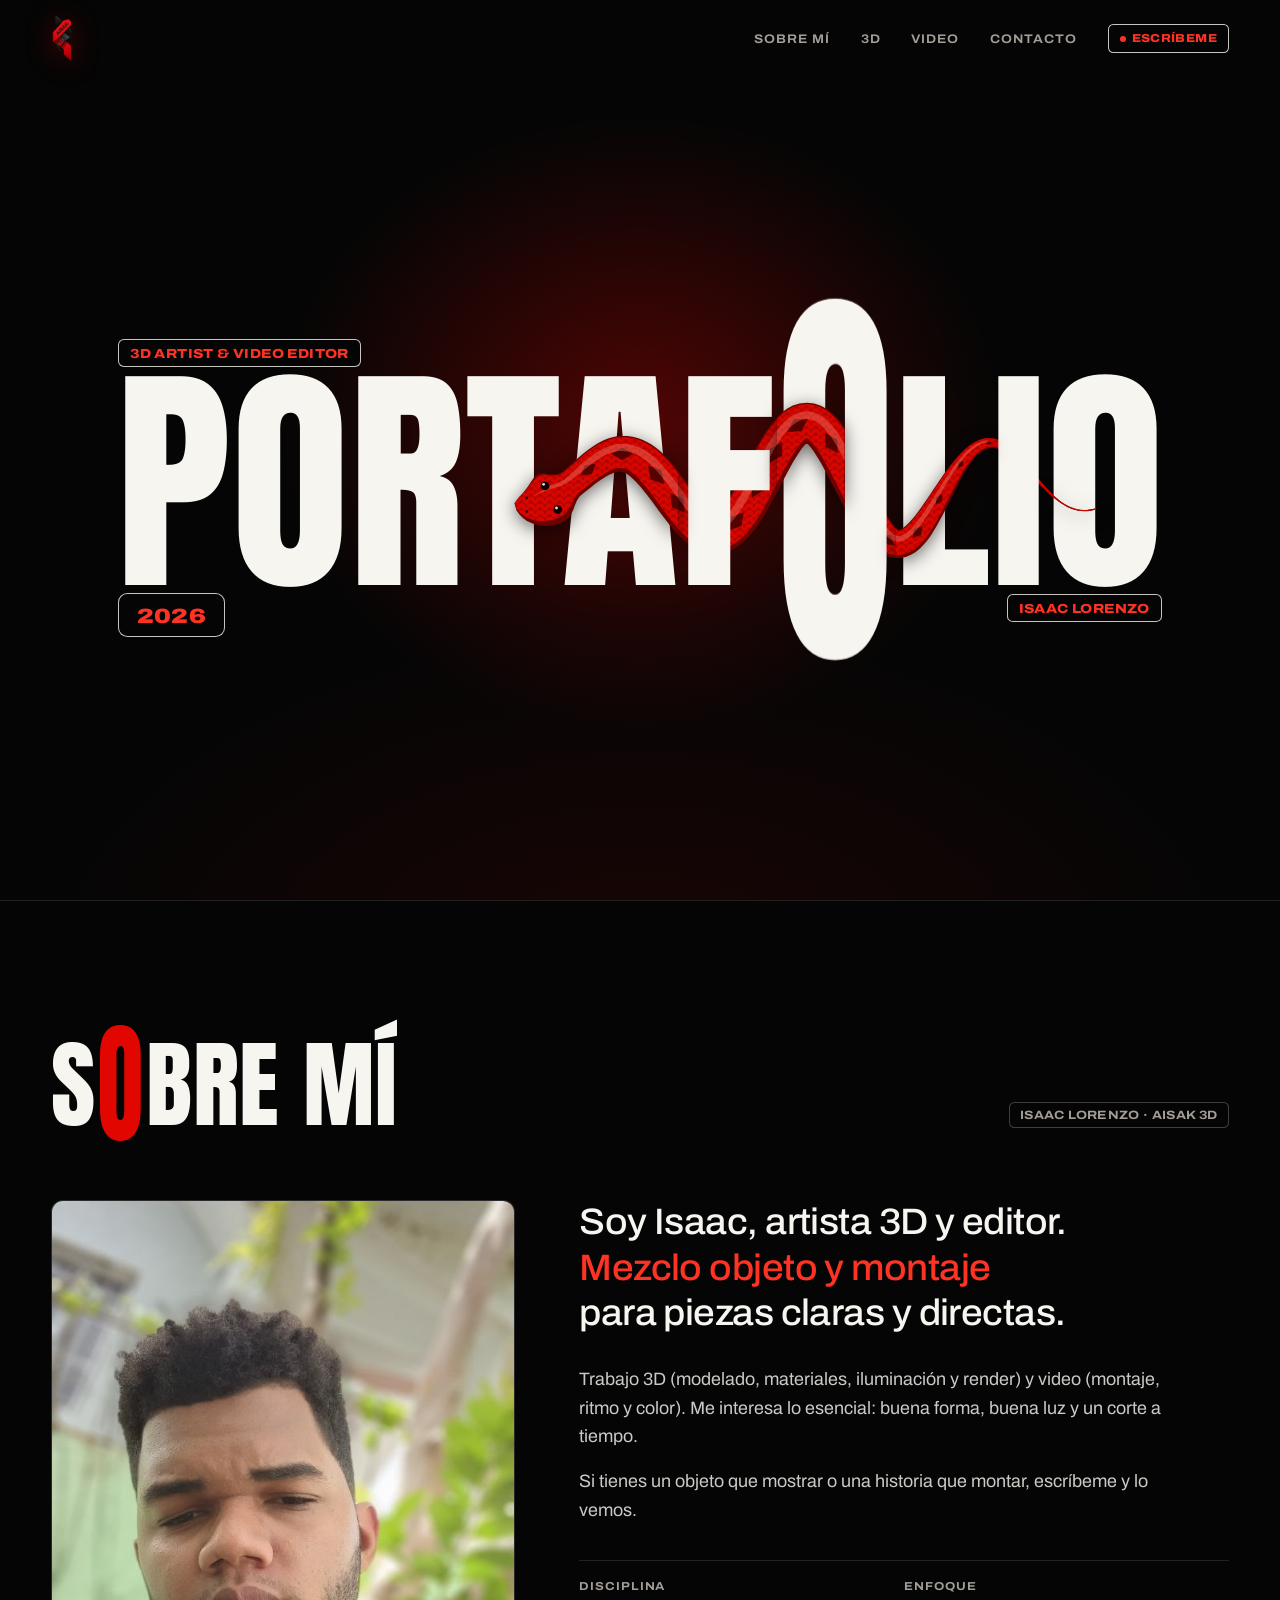
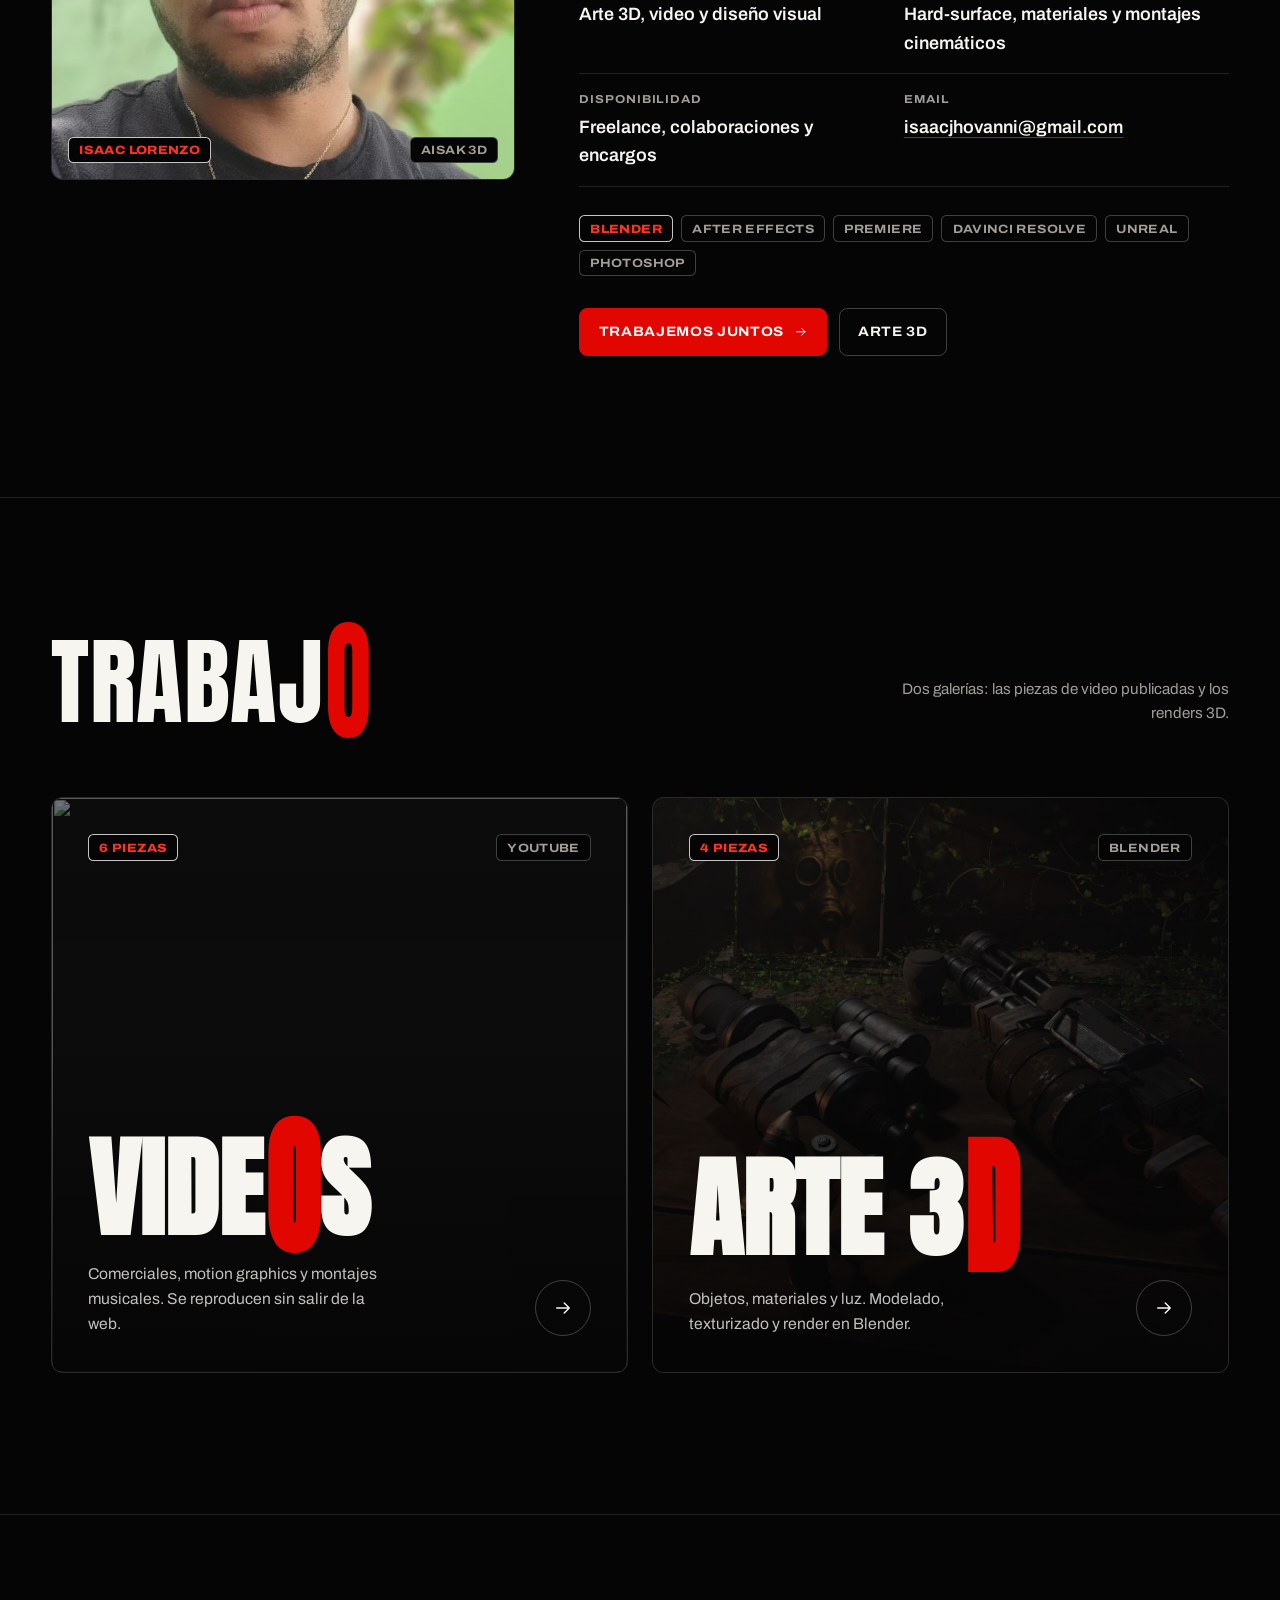
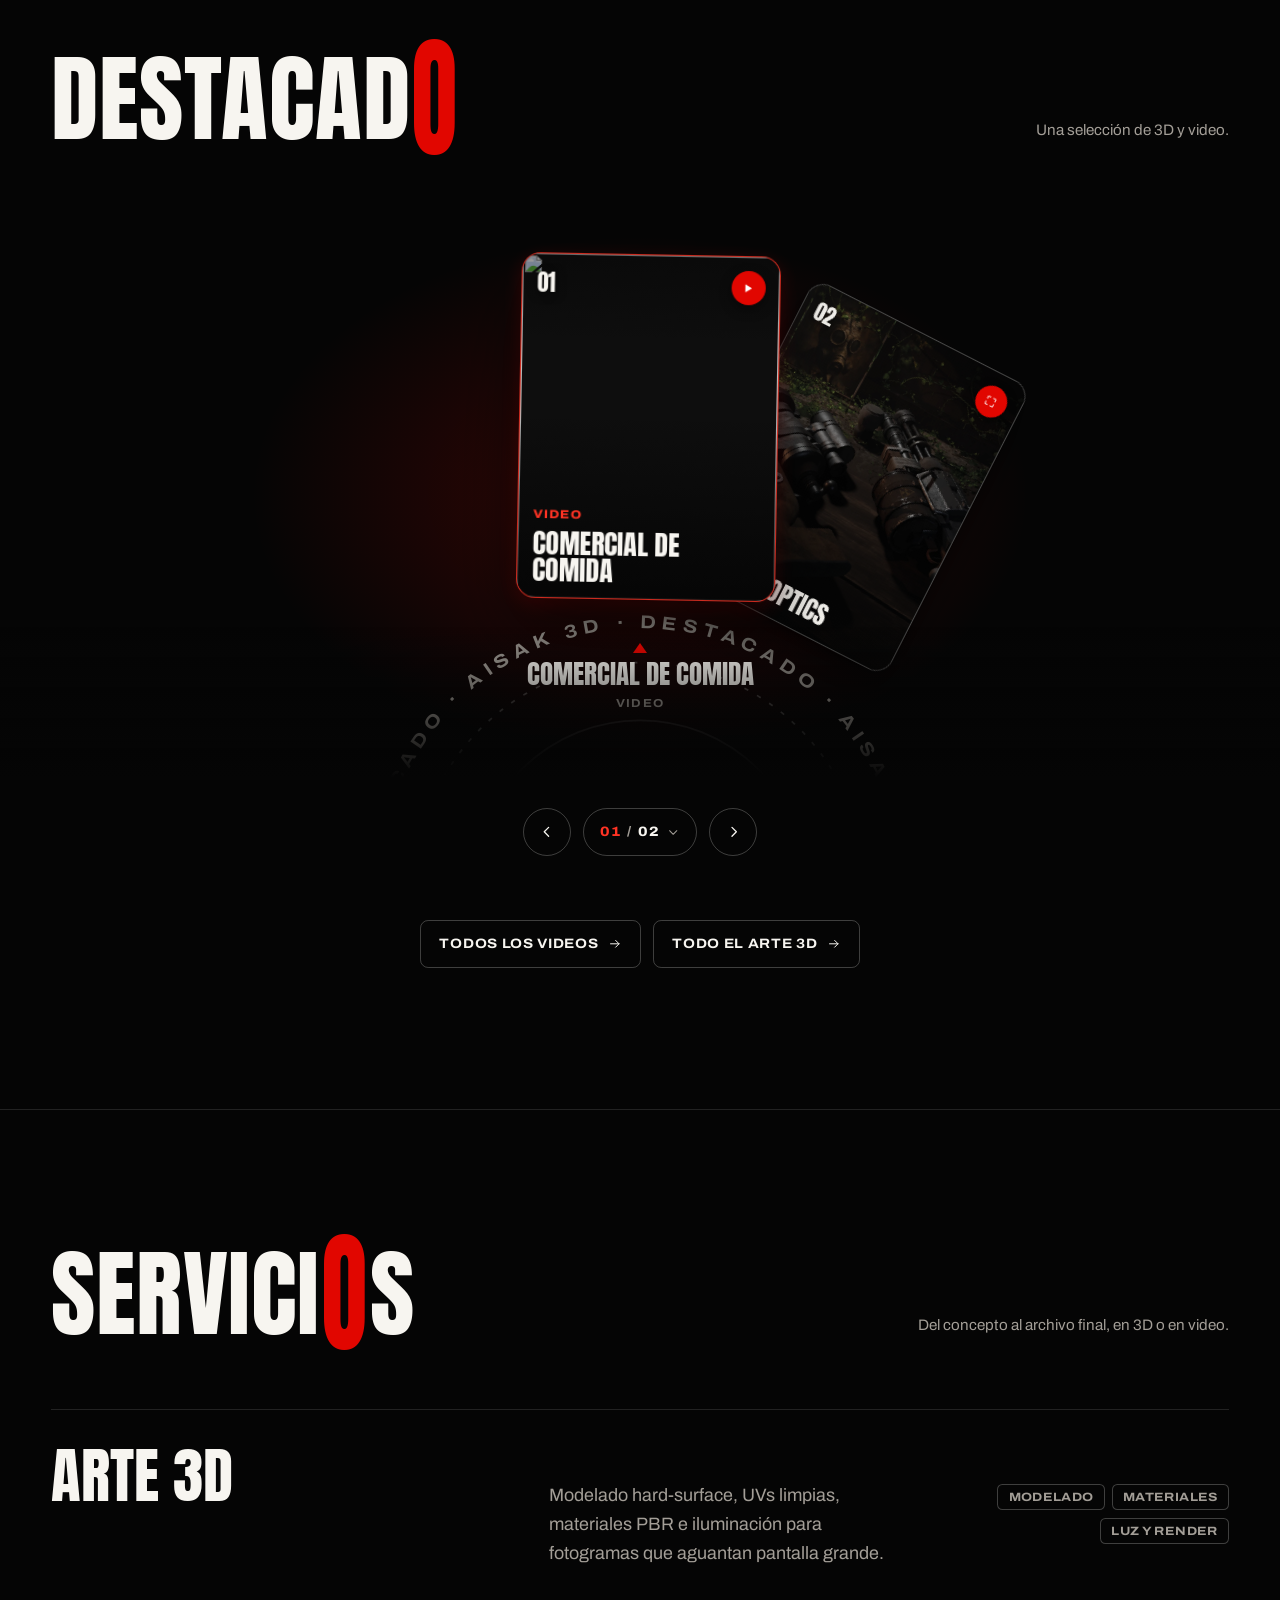
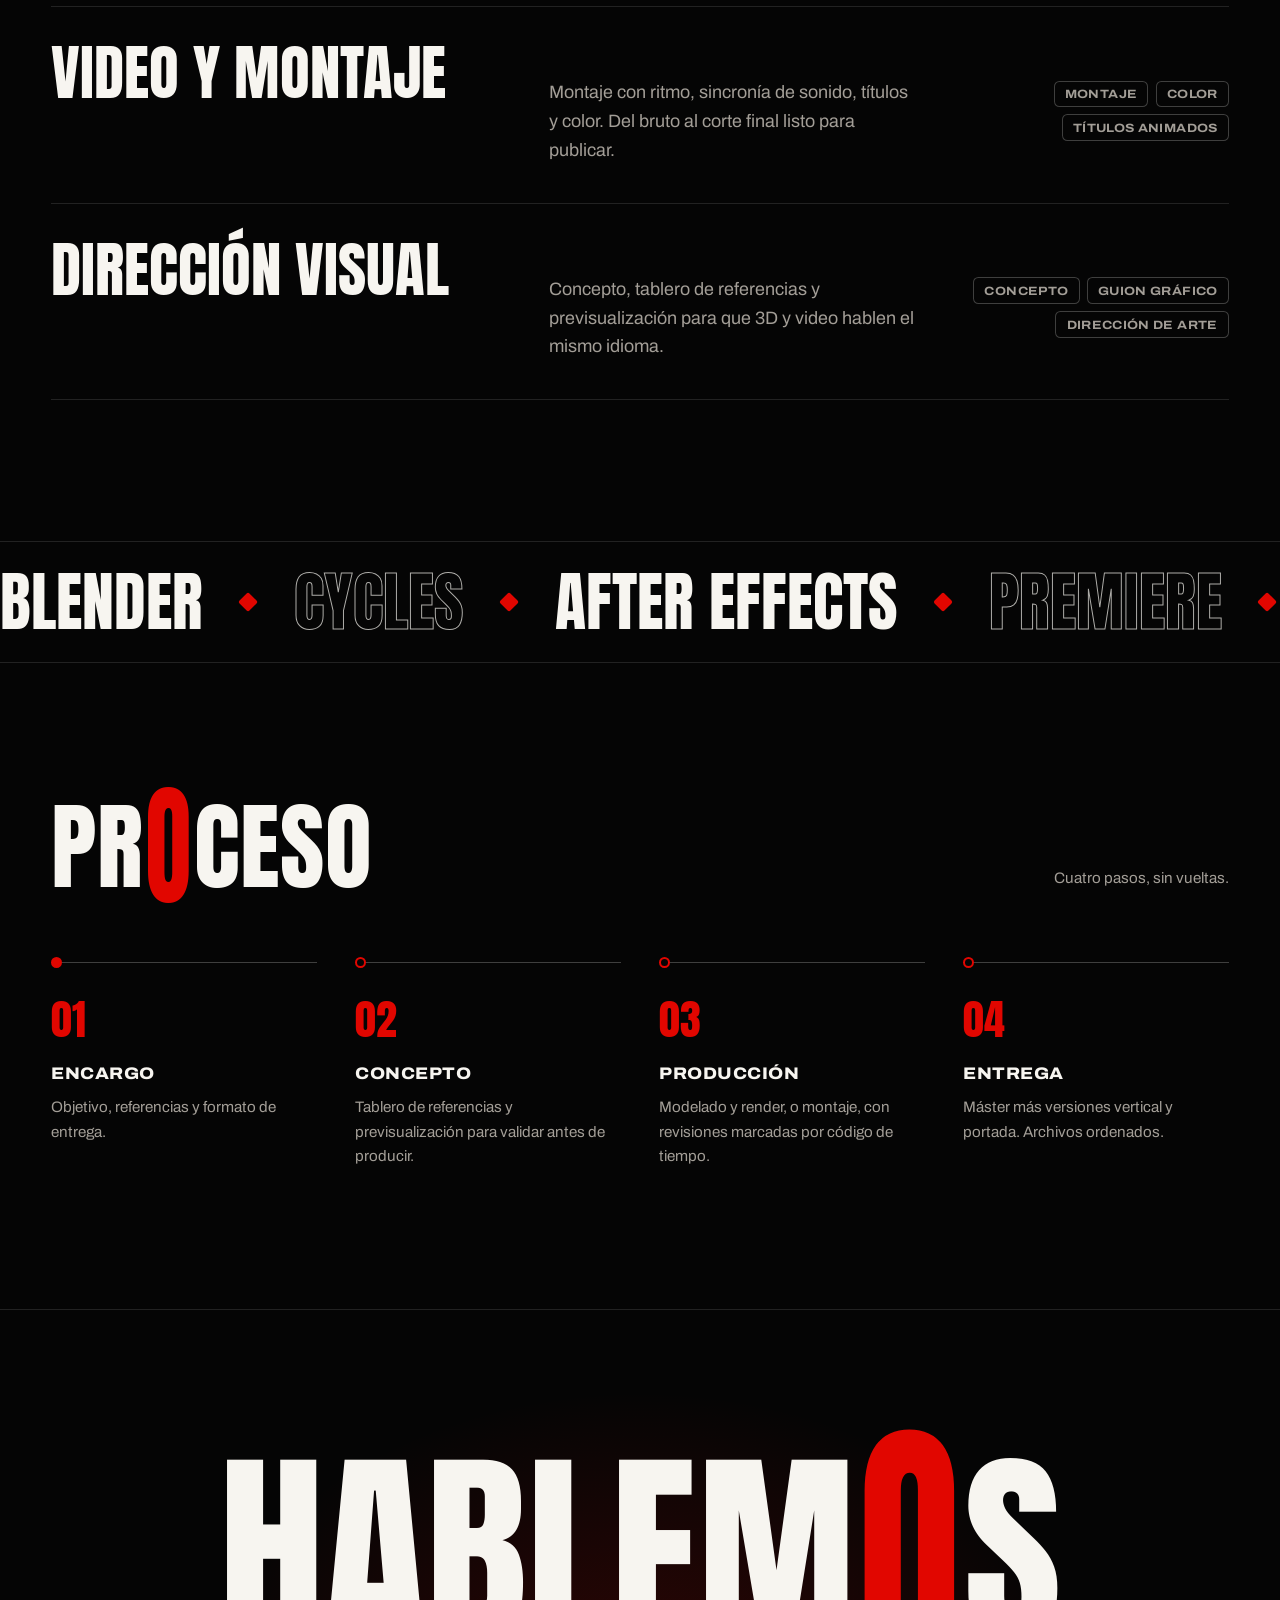
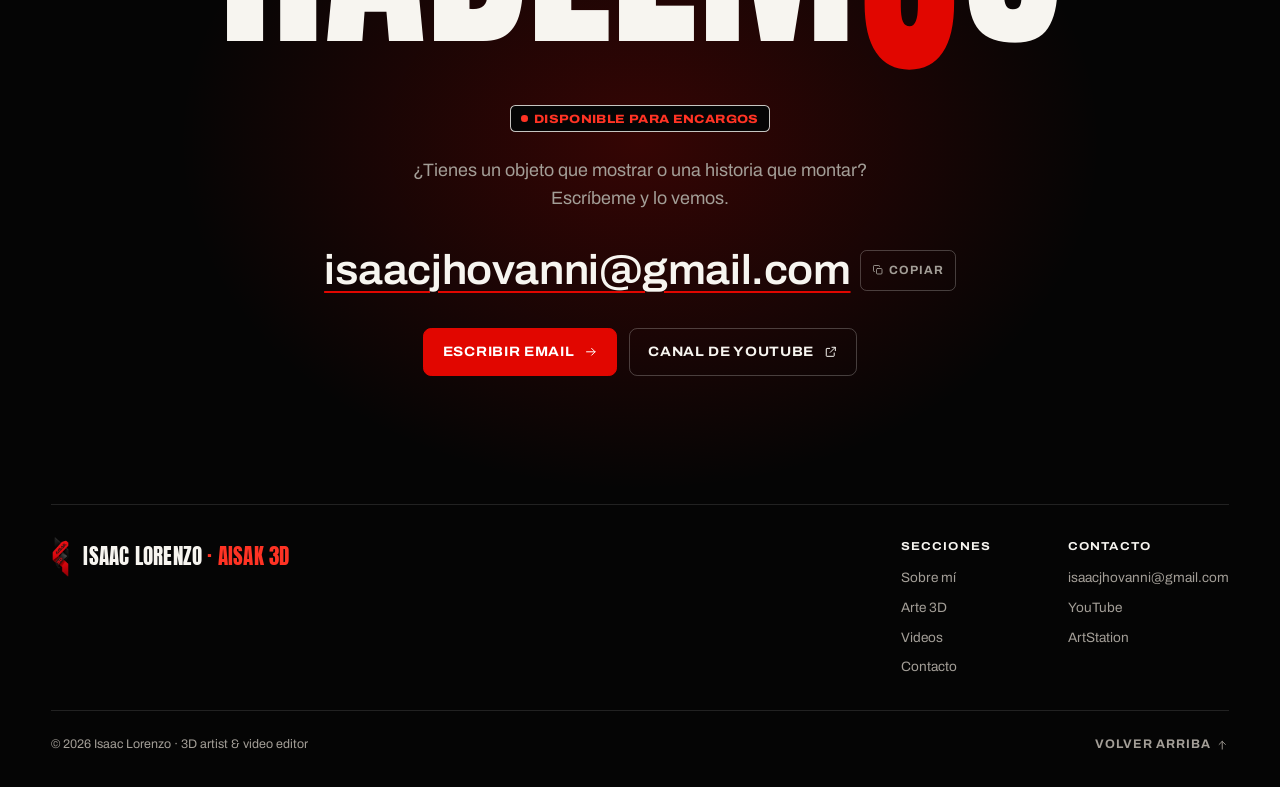
==== index.html @ 46bbfa0c "Rueda de proyectos con ficha de detalle e índice para volver - Los proyectos se muestran en una rued" ====
<!DOCTYPE html>
<html lang="es">
<head>
<meta charset="UTF-8" />
<meta name="viewport" content="width=device-width, initial-scale=1" />
<title>Isaac Lorenzo — 3D Artist &amp; Video Editor | AISAK 3D</title>
<meta name="description" content="Portafolio de Isaac Lorenzo (AISAK 3D): arte 3D, comerciales, motion graphics y montaje de video. Disponible para freelance y colaboraciones." />
<meta name="theme-color" content="#050505" />
<meta property="og:type" content="website" />
<meta property="og:title" content="Isaac Lorenzo — 3D Artist &amp; Video Editor" />
<meta property="og:description" content="Arte 3D y video: comerciales, motion graphics y montajes. Portafolio de AISAK 3D." />
<link rel="icon" type="image/png" href="assets/favicon.png" />
<link rel="preconnect" href="https://fonts.googleapis.com" />
<link rel="preconnect" href="https://fonts.gstatic.com" crossorigin />
<link href="https://fonts.googleapis.com/css2?family=Anton&display=block" rel="stylesheet" />
<link href="https://fonts.googleapis.com/css2?family=Archivo:wdth,wght@62..125,100..900&display=swap" rel="stylesheet" />
<link rel="stylesheet" href="styles.css?v=6" />
</head>
<body>

<svg width="0" height="0" style="position:absolute" aria-hidden="true" focusable="false">
  <symbol id="i-arrow" viewBox="0 0 24 24"><path d="M4.5 12h15M13.5 6l6 6-6 6"/></symbol>
  <symbol id="i-up" viewBox="0 0 24 24"><path d="M12 19.5v-15M6 10.5l6-6 6 6"/></symbol>
  <symbol id="i-ext" viewBox="0 0 24 24"><path d="M14 4h6v6M20 4l-9 9M18 14v5a1 1 0 0 1-1 1H5a1 1 0 0 1-1-1V7a1 1 0 0 1 1-1h5"/></symbol>
  <symbol id="i-copy" viewBox="0 0 24 24"><rect x="9" y="9" width="11" height="11" rx="2"/><path d="M5 15H4.5A1.5 1.5 0 0 1 3 13.5v-9A1.5 1.5 0 0 1 4.5 3h9A1.5 1.5 0 0 1 15 4.5V5"/></symbol>
  <symbol id="i-play" viewBox="0 0 24 24"><path d="M7.5 4.8v14.4L19.5 12z"/></symbol>
  <symbol id="i-expand" viewBox="0 0 24 24"><path d="M4 9V4h5M20 9V4h-5M4 15v5h5M20 15v5h-5"/></symbol>
  <symbol id="i-close" viewBox="0 0 24 24"><path d="M6 6l12 12M18 6L6 18"/></symbol>
  <symbol id="i-prev" viewBox="0 0 24 24"><path d="M14.5 6l-6 6 6 6"/></symbol>
  <symbol id="i-next" viewBox="0 0 24 24"><path d="M9.5 6l6 6-6 6"/></symbol>
  <symbol id="i-check" viewBox="0 0 24 24"><path d="M5 12.5l4.5 4.5L19 7.5"/></symbol>
</svg>

<a class="skip-link" href="#main">Saltar al contenido</a>

<header class="hdr" id="hdr">
  <a class="hdr__mark" href="index.html" aria-label="Isaac Lorenzo — inicio">
    <img src="assets/logo-sm.png" alt="" width="23" height="46" />
  </a>
  <nav aria-label="Principal">
    <ul class="hdr__nav">
      <li><a class="hdr__link" data-spy="sobre-mi" href="#sobre-mi">Sobre mí</a></li>
      <li><a class="hdr__link" href="3d.html">3D</a></li>
      <li><a class="hdr__link" href="videos.html">Video</a></li>
      <li><a class="hdr__link" data-spy="contacto" href="#contacto">Contacto</a></li>
      <li><a class="pill hdr__cta" href="#contacto"><span class="pill__dot" aria-hidden="true"></span>Escríbeme</a></li>
    </ul>
  </nav>
</header>

<main id="main">

  <!-- PORTADA: palabra-póster con serpiente (ver DESIGN.md) -->
  <section id="top" class="cover" aria-labelledby="cover-title">
    <h1 id="cover-title" class="poster" data-snake aria-label="Portafolio de Isaac Lorenzo, 3D artist y video editor">
      <span class="poster__word" aria-hidden="true">
        <span class="ch" style="--i:0">P</span><span class="ch" style="--i:1">O</span><span class="ch" style="--i:2">R</span><span class="ch" style="--i:3">T</span><span class="ch" style="--i:4">A</span><span class="ch" style="--i:5">F</span><span class="ch ch--tall" style="--i:6">O</span><span class="ch" style="--i:7">L</span><span class="ch" style="--i:8">I</span><span class="ch" style="--i:9">O</span>
      </span>
      <span class="pill poster__pill poster__pill--tl" aria-hidden="true">3D Artist &amp; Video Editor</span>
      <span class="pill pill--year poster__pill poster__pill--bl" aria-hidden="true" data-year>2026</span>
      <span class="pill poster__pill poster__pill--br" aria-hidden="true">Isaac Lorenzo</span>
    </h1>
  </section>

  <!-- SOBRE MÍ -->
  <section id="sobre-mi" class="section" aria-labelledby="about-title">
    <div class="wrap">
      <div class="sec-head">
        <h2 id="about-title" class="title">S<span class="tall">o</span>bre mí</h2>
        <div class="sec-head__side"><span class="pill pill--muted">Isaac Lorenzo · AISAK 3D</span></div>
      </div>
      <div class="about">
        <div class="portrait" data-reveal>
          <img src="assets/portrait.jpg" alt="Retrato de Isaac Lorenzo" width="577" height="1280" loading="lazy" decoding="async" />
          <span class="pill">Isaac Lorenzo</span>
          <span class="pill pill--muted">AISAK 3D</span>
        </div>
        <div data-reveal>
          <p class="about__lead">Soy Isaac, artista 3D y editor. <em>Mezclo objeto y montaje</em> para piezas claras y directas.</p>
          <div class="about__text">
            <p>Trabajo 3D (modelado, materiales, iluminación y render) y video (montaje, ritmo y color). Me interesa lo esencial: buena forma, buena luz y un corte a tiempo.</p>
            <p>Si tienes un objeto que mostrar o una historia que montar, escríbeme y lo vemos.</p>
          </div>
          <dl class="facts">
            <div><dt>Disciplina</dt><dd>Arte 3D, video y diseño visual</dd></div>
            <div><dt>Enfoque</dt><dd>Hard-surface, materiales y montajes cinemáticos</dd></div>
            <div><dt>Disponibilidad</dt><dd>Freelance, colaboraciones y encargos</dd></div>
            <div><dt>Email</dt><dd><a href="mailto:isaacjhovanni@gmail.com">isaacjhovanni@gmail.com</a></dd></div>
            <!-- Para mostrar tu ciudad: <div><dt>Ubicación</dt><dd>Tu ciudad</dd></div> -->
          </dl>
          <ul class="tools" aria-label="Herramientas">
            <li class="pill">Blender</li><li class="pill pill--muted">After Effects</li><li class="pill pill--muted">Premiere</li><li class="pill pill--muted">DaVinci Resolve</li><li class="pill pill--muted">Unreal</li><li class="pill pill--muted">Photoshop</li>
          </ul>
          <div class="btn-row">
            <a class="btn btn--red" href="#contacto">Trabajemos juntos <svg class="icon" aria-hidden="true"><use href="#i-arrow"/></svg></a>
            <a class="btn" href="3d.html">Arte 3D</a>
          </div>
        </div>
      </div>
    </div>
  </section>

  <!-- GALERÍAS -->
  <nav id="trabajo" class="section" aria-labelledby="work-title">
    <div class="wrap">
      <div class="sec-head">
        <h2 id="work-title" class="title">Trabaj<span class="tall">o</span></h2>
        <div class="sec-head__side"><p>Dos galerías: las piezas de video publicadas y los renders 3D.</p></div>
      </div>
      <div class="doors">
        <a class="door door--video" href="videos.html" data-reveal>
          <img class="door__bg" data-door-bg="video" src="https://i.ytimg.com/vi/jqgSZ3iCIGY/maxresdefault.jpg" alt="" loading="lazy" decoding="async" />
          <div class="door__top"><span class="pill" data-count="video">6 piezas</span><span class="pill pill--muted">YouTube</span></div>
          <div>
            <h3 class="door__title">Vide<span class="tall">o</span>s</h3>
            <div class="door__bottom">
              <p class="door__desc">Comerciales, motion graphics y montajes musicales. Se reproducen sin salir de la web.</p>
              <span class="door__go" aria-hidden="true"><svg class="icon"><use href="#i-arrow"/></svg></span>
            </div>
          </div>
        </a>
        <a class="door" href="3d.html" data-reveal>
          <img class="door__bg" data-door-bg="3d" src="assets/3d-vintage-optics.webp" alt="" loading="lazy" decoding="async" />
          <div class="door__top"><span class="pill" data-count="3d">4 piezas</span><span class="pill pill--muted">Blender</span></div>
          <div>
            <h3 class="door__title">Arte 3<span class="tall">D</span></h3>
            <div class="door__bottom">
              <p class="door__desc">Objetos, materiales y luz. Modelado, texturizado y render en Blender.</p>
              <span class="door__go" aria-hidden="true"><svg class="icon"><use href="#i-arrow"/></svg></span>
            </div>
          </div>
        </a>
      </div>
    </div>
  </nav>

  <!-- DESTACADO: se elige en el panel del propietario (admin.html) -->
  <section id="destacado" class="section" aria-labelledby="featured-title">
    <div class="wrap">
      <div class="sec-head">
        <h2 id="featured-title" class="title">Destacad<span class="tall">o</span></h2>
        <div class="sec-head__side"><p>Una selección de 3D y video.</p></div>
      </div>
      <div class="showcase" data-projects="featured"><noscript><p class="works-empty">Activa JavaScript para ver los proyectos, o míralos en <a href="https://www.youtube.com/@Ekko-Sound">YouTube</a> y <a href="https://www.artstation.com/isazz_jv">ArtStation</a>.</p></noscript></div>
      <div class="more btn-row">
        <a class="btn" href="videos.html">Todos los videos <svg class="icon" aria-hidden="true"><use href="#i-arrow"/></svg></a>
        <a class="btn" href="3d.html">Todo el arte 3D <svg class="icon" aria-hidden="true"><use href="#i-arrow"/></svg></a>
      </div>
    </div>
  </section>

  <!-- SERVICIOS -->
  <section id="servicios" class="section" aria-labelledby="services-title">
    <div class="wrap">
      <div class="sec-head">
        <h2 id="services-title" class="title">Servici<span class="tall">o</span>s</h2>
        <div class="sec-head__side"><p>Del concepto al archivo final, en 3D o en video.</p></div>
      </div>
      <div class="svc-list">
        <div class="svc" data-reveal>
          <h3>Arte 3D</h3>
          <p>Modelado hard-surface, UVs limpias, materiales PBR e iluminación para fotogramas que aguantan pantalla grande.</p>
          <ul><li class="pill pill--muted">Modelado</li><li class="pill pill--muted">Materiales</li><li class="pill pill--muted">Luz y render</li></ul>
        </div>
        <div class="svc" data-reveal>
          <h3>Video y montaje</h3>
          <p>Montaje con ritmo, sincronía de sonido, títulos y color. Del bruto al corte final listo para publicar.</p>
          <ul><li class="pill pill--muted">Montaje</li><li class="pill pill--muted">Color</li><li class="pill pill--muted">Títulos animados</li></ul>
        </div>
        <div class="svc" data-reveal>
          <h3>Dirección visual</h3>
          <p>Concepto, tablero de referencias y previsualización para que 3D y video hablen el mismo idioma.</p>
          <ul><li class="pill pill--muted">Concepto</li><li class="pill pill--muted">Guion gráfico</li><li class="pill pill--muted">Dirección de arte</li></ul>
        </div>
      </div>
    </div>
  </section>

  <div class="ticker" aria-hidden="true">
    <div class="ticker__track">
      <span class="ticker__item">Blender</span><span class="ticker__item">Cycles</span><span class="ticker__item">After Effects</span><span class="ticker__item">Premiere</span><span class="ticker__item">DaVinci Resolve</span><span class="ticker__item">Unreal</span><span class="ticker__item">Photoshop</span><span class="ticker__item">Motion</span>
    </div>
  </div>

  <!-- PROCESO -->
  <section id="proceso" class="section" aria-labelledby="process-title">
    <div class="wrap">
      <div class="sec-head">
        <h2 id="process-title" class="title">Pr<span class="tall">o</span>ceso</h2>
        <div class="sec-head__side"><p>Cuatro pasos, sin vueltas.</p></div>
      </div>
      <ol class="steps">
        <li class="step" data-reveal><span class="step__n">01</span><h3>Encargo</h3><p>Objetivo, referencias y formato de entrega.</p></li>
        <li class="step" data-reveal><span class="step__n">02</span><h3>Concepto</h3><p>Tablero de referencias y previsualización para validar antes de producir.</p></li>
        <li class="step" data-reveal><span class="step__n">03</span><h3>Producción</h3><p>Modelado y render, o montaje, con revisiones marcadas por código de tiempo.</p></li>
        <li class="step" data-reveal><span class="step__n">04</span><h3>Entrega</h3><p>Máster más versiones vertical y portada. Archivos ordenados.</p></li>
      </ol>
    </div>
  </section>

  <!-- CONTACTO + FOOTER -->
  <section id="contacto" class="contact" aria-labelledby="contact-title">
    <div class="wrap">
      <h2 id="contact-title" class="contact__title">Hablem<span class="tall">o</span>s</h2>
      <div class="contact__body">
        <span class="pill"><span class="pill__dot" aria-hidden="true"></span>Disponible para encargos</span>
        <p>¿Tienes un objeto que mostrar o una historia que montar? Escríbeme y lo vemos.</p>
        <div class="mail">
          <a class="mail__link" href="mailto:isaacjhovanni@gmail.com">isaacjhovanni@gmail.com</a>
          <button class="copy" type="button" data-copy="isaacjhovanni@gmail.com"><svg class="icon" aria-hidden="true"><use href="#i-copy"/></svg><span data-copy-label aria-live="polite">Copiar</span></button>
        </div>
        <div class="btn-row">
          <a class="btn btn--red" href="mailto:isaacjhovanni@gmail.com?subject=Proyecto%20para%20Isaac">Escribir email <svg class="icon" aria-hidden="true"><use href="#i-arrow"/></svg></a>
          <a class="btn" href="https://www.youtube.com/@Ekko-Sound" target="_blank" rel="noopener">Canal de YouTube <svg class="icon" aria-hidden="true"><use href="#i-ext"/></svg><span class="sr-only">(abre en una pestaña nueva)</span></a>
        </div>
      </div>
      <footer class="foot">
        <div class="foot__top">
          <a class="foot__brand" href="#top"><img src="assets/logo-sm.png" alt="" width="20" height="40" /><span>Isaac Lorenzo <span>· AISAK 3D</span></span></a>
          <div class="foot__cols">
            <nav class="foot__col" aria-label="Secciones">
              <h2>Secciones</h2>
              <a href="#sobre-mi">Sobre mí</a><a href="3d.html">Arte 3D</a><a href="videos.html">Videos</a><a href="#contacto">Contacto</a>
            </nav>
            <div class="foot__col">
              <h2>Contacto</h2>
              <a href="mailto:isaacjhovanni@gmail.com">isaacjhovanni@gmail.com</a>
              <a href="https://www.youtube.com/@Ekko-Sound" target="_blank" rel="noopener">YouTube</a>
              <a href="https://www.artstation.com/isazz_jv" target="_blank" rel="noopener">ArtStation</a>
            </div>
          </div>
        </div>
        <div class="foot__bottom">
          <span>© <span data-year>2026</span> Isaac Lorenzo · 3D artist &amp; video editor</span>
          <a class="foot__up" href="#top">Volver arriba <svg class="icon" aria-hidden="true"><use href="#i-up"/></svg></a>
        </div>
      </footer>
    </div>
  </section>

</main>

<script src="assets/site.js?v=6" defer></script>
<script src="assets/projects.js?v=6" defer></script>
</body>
</html>
---- styles.css ----
/* ============================================================
   AISAK 3D — Estilo compartido (estética póster)
   Negro + resplandor rojo + Anton ultracondensada + píldoras.
   Ver DESIGN.md para tokens y firma visual.
   ============================================================ */
:root {
  --bg:       #050505;
  --surface:  #0e0e0e;
  --surface-2:#151515;
  --fg:       #F7F5F0;
  --muted:    #A39E97;
  --red:      #E10600;
  --red-ink:  #FF3324;
  --red-deep: #5c0300;
  --line:     rgba(247, 245, 240, .12);
  --line-2:   rgba(247, 245, 240, .24);

  --f-display: 'Anton', 'Archivo', sans-serif;
  --f-body:    'Archivo', system-ui, sans-serif;

  --gutter: clamp(1rem, 4vw, 3.5rem);
  --max: 1440px;
  --r: 12px;
  --ease: cubic-bezier(.16, 1, .3, 1);
  --hdr-h: 76px;
}

*, *::before, *::after { box-sizing: border-box; margin: 0; padding: 0; }
[hidden] { display: none !important; }
html { scroll-behavior: smooth; scroll-padding-top: var(--hdr-h); color-scheme: dark; }
body {
  background: var(--bg);
  color: var(--fg);
  font-family: var(--f-body);
  font-size: clamp(1rem, .96rem + .2vw, 1.125rem);
  line-height: 1.6;
  -webkit-font-smoothing: antialiased;
  overflow-x: clip;
}
a { color: inherit; text-decoration: none; }
button { font: inherit; color: inherit; background: none; border: 0; cursor: pointer; }
img, svg, video, iframe { display: block; max-width: 100%; }
ul, ol { list-style: none; }
::selection { background: var(--red); color: #fff; }
:focus-visible { outline: 2px solid var(--red-ink); outline-offset: 3px; border-radius: 4px; }
html { scrollbar-color: #3a3a3a var(--bg); }
::-webkit-scrollbar { width: 10px; }
::-webkit-scrollbar-track { background: var(--bg); }
::-webkit-scrollbar-thumb { background: #2c2c2c; border-radius: 10px; border: 2px solid var(--bg); }
::-webkit-scrollbar-thumb:hover { background: var(--red-deep); }

.icon { width: 1em; height: 1em; flex: none; fill: none; stroke: currentColor; stroke-width: 1.75; stroke-linecap: round; stroke-linejoin: round; }
.icon--fill { fill: currentColor; stroke: none; }
.sr-only { position: absolute; width: 1px; height: 1px; overflow: hidden; clip: rect(0 0 0 0); white-space: nowrap; }
.skip-link {
  position: absolute; left: 1rem; top: -4rem; z-index: 100;
  background: var(--red); color: #fff; padding: .7rem 1rem; border-radius: 8px;
  font-weight: 700; font-size: .85rem; text-transform: uppercase; letter-spacing: .06em;
}
.skip-link:focus { top: 1rem; }

.wrap { width: 100%; max-width: var(--max); margin-inline: auto; }

/* ============ PÍLDORAS Y BOTONES ============ */
.pill {
  display: inline-flex; align-items: center; gap: .5em;
  padding: .55em .85em .5em;
  border: 1px solid rgba(247, 245, 240, .8);
  border-radius: .45em;
  background: var(--bg);
  color: var(--red-ink);
  font-family: var(--f-body); font-weight: 800; font-stretch: 115%;
  font-size: .75rem; line-height: 1; letter-spacing: .03em; text-transform: uppercase;
  white-space: nowrap;
}
.pill--muted { color: var(--muted); border-color: var(--line-2); font-weight: 700; }
.pill--year { font-weight: 900; font-stretch: 125%; letter-spacing: .02em; }
.pill__dot { width: .55em; height: .55em; border-radius: 50%; background: var(--red-ink); }

.btn {
  display: inline-flex; align-items: center; justify-content: center; gap: .7em;
  min-height: 3rem; padding: .85em 1.35em;
  border: 1px solid var(--line-2); border-radius: .6em;
  font-weight: 700; font-stretch: 110%; font-size: .85rem; letter-spacing: .05em; text-transform: uppercase;
  transition: background .25s var(--ease), border-color .25s var(--ease), color .25s var(--ease), transform .25s var(--ease);
}
.btn .icon { transition: transform .35s var(--ease); }
.btn:hover { border-color: var(--fg); }
.btn:hover .icon { transform: translateX(.25em); }
.btn:active { transform: translateY(1px); }
.btn--red { background: var(--red); border-color: var(--red); color: #fff; }
.btn--red:hover { background: #B30400; border-color: #B30400; }
.btn-row { display: flex; flex-wrap: wrap; gap: .75rem; }

/* ============ HEADER ============ */
.hdr {
  position: fixed; inset: 0 0 auto; z-index: 50;
  height: var(--hdr-h);
  display: flex; align-items: center; justify-content: space-between; gap: 1rem;
  padding-inline: var(--gutter);
  border-bottom: 1px solid transparent;
  transition: background .35s var(--ease), border-color .35s var(--ease);
}
.hdr--scrolled {
  background: rgba(5, 5, 5, .82);
  -webkit-backdrop-filter: blur(14px) saturate(140%);
  backdrop-filter: blur(14px) saturate(140%);
  border-bottom-color: var(--line);
}
.hdr__mark { display: inline-flex; align-items: center; gap: .75rem; }
.hdr__mark img { height: 46px; width: auto; filter: drop-shadow(0 4px 14px rgba(225, 6, 0, .35)); }
.hdr__nav { display: flex; align-items: center; gap: clamp(1rem, 2.4vw, 2.25rem); }
.hdr__link {
  position: relative; padding-block: .4rem;
  font-weight: 650; font-stretch: 110%; font-size: .78rem; letter-spacing: .08em; text-transform: uppercase;
  color: var(--muted); transition: color .2s var(--ease);
}
.hdr__link:hover { color: var(--fg); }
.hdr__link.is-active { color: var(--fg); }
.hdr__link.is-active::before {
  content: ''; position: absolute; left: 50%; bottom: -.15rem; width: 5px; height: 5px; margin-left: -2.5px;
  border-radius: 50%; background: var(--red-ink);
}
.hdr__cta { font-size: .72rem; padding: .7em .95em .65em; transition: background .25s var(--ease), color .25s var(--ease); }
.hdr__cta:hover { background: var(--red); color: #fff; border-color: var(--red); }

/* ============ PALABRA-PÓSTER (portada y heroes) ============ */
.cover {
  position: relative; min-height: 100svh; overflow: hidden;
  display: grid; grid-template-rows: 1fr auto; align-items: center; justify-items: center;
  padding: calc(var(--hdr-h) + 2rem) var(--gutter) clamp(1.5rem, 4vw, 2.75rem);
  isolation: isolate;
}
.cover::before {
  content: ''; position: absolute; inset: 0; z-index: -1; pointer-events: none;
  background:
    radial-gradient(38% 46% at 50% 47%, rgba(225, 6, 0, .34), rgba(225, 6, 0, .1) 50%, transparent 75%),
    radial-gradient(70% 60% at 50% 110%, rgba(225, 6, 0, .1), transparent 70%);
}
.cover--sub { min-height: 88svh; }

.poster {
  position: relative;
  font-family: var(--f-display); font-weight: 400;
  font-size: min(calc(92vw / 4.36), 27svh);
  line-height: .86;
  text-transform: uppercase;
  color: var(--fg);
  user-select: none;
}
.cover--sub .poster { font-size: min(calc(90vw / var(--poster-w, 3)), 32svh); }
.poster__word { position: relative; z-index: 2; display: flex; align-items: center; white-space: nowrap; }
.ch { display: inline-block; }
.ch--tall { scale: 1 1.7; }
.ch--space { width: .22em; }
.poster__pill { position: absolute; z-index: 4; font-size: clamp(.7rem, .054em, 1.15rem); }
.poster__pill--tl { left: .2%; top: 0; translate: 0 -135%; }
.poster__pill--bl { left: .2%; bottom: 0; translate: 0 115%; font-size: clamp(.8rem, .085em, 1.9rem); }
.poster__pill--br { right: .2%; bottom: 0; translate: 0 125%; }

.snake { position: absolute; left: 0; top: 0; overflow: visible; pointer-events: none; }
.snake--back { z-index: 1; }
.snake--front { z-index: 3; filter: drop-shadow(0 .02em .035em rgba(0, 0, 0, .55)); }

.poster.is-intro .ch { animation: chIn 1s var(--ease) both; animation-delay: calc(var(--i, 0) * 45ms + 120ms); }
@keyframes chIn { from { translate: 0 18%; opacity: 0; filter: blur(8px); } }
.poster.is-intro .poster__pill { animation: pillIn .8s var(--ease) both; animation-delay: .75s; }
@keyframes pillIn { from { opacity: 0; } }

.cover__foot {
  width: 100%; max-width: var(--max);
  display: flex; align-items: flex-end; justify-content: space-between; gap: 1.5rem 3rem; flex-wrap: wrap;
}
.cover__lead { max-width: 40ch; color: var(--muted); font-size: clamp(.95rem, .9rem + .3vw, 1.1rem); }
.cover__lead strong { color: var(--fg); font-weight: 600; }
.back-link { display: inline-flex; align-items: center; gap: .5em; color: var(--muted); font-weight: 650; font-size: .8rem; letter-spacing: .08em; text-transform: uppercase; transition: color .2s; }
.back-link:hover { color: var(--fg); }
.back-link .icon { rotate: 180deg; }

/* ============ SECCIONES ============ */
.section { position: relative; padding: clamp(5rem, 11vw, 9.5rem) var(--gutter); border-top: 1px solid var(--line); }
.sec-head {
  display: flex; align-items: flex-end; justify-content: space-between; gap: 1.25rem 2rem; flex-wrap: wrap;
  margin-bottom: clamp(2.5rem, 6vw, 4.5rem);
}
.title {
  font-family: var(--f-display); font-weight: 400;
  font-size: clamp(3.1rem, 1.6rem + 7vw, 6rem);
  line-height: .9; text-transform: uppercase; letter-spacing: .005em;
  text-wrap: balance;
}
.tall { display: inline-block; scale: 1 1.38; color: var(--red); margin-inline: .015em; }
.sec-head__side { display: flex; flex-direction: column; align-items: flex-end; gap: .75rem; max-width: 34ch; text-align: right; }
.sec-head__side p { color: var(--muted); font-size: .95rem; line-height: 1.55; }

/* ============ SOBRE MÍ ============ */
.about { display: grid; grid-template-columns: minmax(0, 5fr) minmax(0, 7fr); gap: clamp(2rem, 5vw, 5rem); align-items: start; }
.portrait {
  position: relative; aspect-ratio: 4 / 5; overflow: hidden;
  border: 1px solid var(--line); border-radius: var(--r);
  background: radial-gradient(60% 50% at 50% 48%, rgba(225, 6, 0, .32), transparent 72%), var(--surface);
  display: grid; place-items: center;
}
.portrait > img:not(.portrait__logo) { position: absolute; inset: 0; width: 100%; height: 100%; object-fit: cover; object-position: 50% 30%; }
.portrait__logo { height: 62%; width: auto; filter: drop-shadow(0 18px 40px rgba(225, 6, 0, .35)); }
.portrait .pill { position: absolute; bottom: 1rem; }
.portrait .pill:first-of-type { left: 1rem; }
.portrait .pill:last-of-type { right: 1rem; }
.about__lead {
  font-weight: 500; font-stretch: 105%;
  font-size: clamp(1.45rem, 1.1rem + 1.5vw, 2.35rem); line-height: 1.24; letter-spacing: -.015em;
  max-width: 24ch; text-wrap: balance;
}
.about__lead em { font-style: normal; color: var(--red-ink); }
.about__text { display: grid; gap: 1rem; margin-top: 1.75rem; max-width: 62ch; color: rgba(247, 245, 240, .82); }
.facts { margin-top: 2.25rem; display: grid; grid-template-columns: repeat(2, minmax(0, 1fr)); border-top: 1px solid var(--line); }
.facts > div { padding: 1rem 1rem 1rem 0; border-bottom: 1px solid var(--line); }
.facts dt { font-size: .72rem; font-weight: 700; font-stretch: 112%; letter-spacing: .08em; text-transform: uppercase; color: var(--muted); }
.facts dd { margin-top: .25rem; font-weight: 600; overflow-wrap: anywhere; }
.facts dd a { text-decoration: underline; text-decoration-color: var(--red); text-underline-offset: .2em; }
.facts dd a:hover { color: var(--red-ink); }
.tools { display: flex; flex-wrap: wrap; gap: .5rem; margin-top: 1.75rem; }
.about .btn-row { margin-top: 2rem; }

/* ============ PUERTAS 3D / VIDEO ============ */
.doors { display: grid; grid-template-columns: 1fr 1fr; gap: clamp(1rem, 2vw, 1.5rem); }
.door {
  position: relative; isolation: isolate; overflow: hidden;
  min-height: clamp(22rem, 48vw, 36rem);
  display: flex; flex-direction: column; justify-content: space-between; gap: 2rem;
  padding: clamp(1.25rem, 3vw, 2.25rem);
  border: 1px solid var(--line); border-radius: var(--r); background: var(--surface);
  transition: border-color .4s var(--ease);
}
.door__bg { position: absolute; inset: 0; z-index: -2; width: 100%; height: 100%; object-fit: cover; opacity: .55; transition: transform 1.2s var(--ease), opacity .6s var(--ease); }
.door::after { content: ''; position: absolute; inset: 0; z-index: -1; background: linear-gradient(180deg, rgba(5, 5, 5, .2), rgba(5, 5, 5, .25) 40%, rgba(5, 5, 5, .92)); }
.door:hover { border-color: var(--line-2); }
.door:hover .door__bg { transform: scale(1.045); opacity: .75; }
.door__top { display: flex; justify-content: space-between; gap: 1rem; flex-wrap: wrap; }
.door__title { font-family: var(--f-display); font-size: clamp(3.4rem, 2rem + 6vw, 7.5rem); line-height: .86; text-transform: uppercase; margin-bottom: .22em; }
.door__bottom { display: flex; align-items: flex-end; justify-content: space-between; gap: 1rem; }
.door__desc { max-width: 34ch; color: rgba(247, 245, 240, .78); font-size: .98rem; }
.door__go {
  flex: none; display: grid; place-items: center; width: 3.5rem; height: 3.5rem; border-radius: 50%;
  border: 1px solid var(--line-2); font-size: 1.25rem; transition: background .3s var(--ease), border-color .3s var(--ease), rotate .4s var(--ease);
}
.door:hover .door__go { background: var(--red); border-color: var(--red); rotate: -45deg; }

/* ============ RUEDA DE PROYECTOS (generada por assets/projects.js) ============ */
.showcase { position: relative; }
.wheel__stage {
  position: relative; height: var(--h, 70vh); overflow: hidden;
  width: 100vw; margin-left: calc(50% - 50vw);
  touch-action: pan-y; user-select: none; -webkit-user-select: none; cursor: grab;
  outline: none;
}
.wheel__stage.is-drag { cursor: grabbing; }
.wheel__stage:focus-visible { box-shadow: inset 0 0 0 2px var(--red-ink); }
.wheel__stage::before { /* resplandor detrás de la tarjeta activa */
  content: ''; position: absolute; left: 50%; top: calc(var(--cy) - var(--rr) - var(--ch) * .4); width: calc(var(--cw) * 3.2); height: calc(var(--ch) * 1.6);
  translate: -50% -50%; background: radial-gradient(closest-side, rgba(225, 6, 0, .22), transparent); pointer-events: none;
}
.wheel__stage::after { /* fundido inferior */
  content: ''; position: absolute; left: 0; right: 0; bottom: 0; height: 30%; z-index: 300;
  background: linear-gradient(transparent, var(--bg) 85%); pointer-events: none;
}
.wheel__cards { position: absolute; inset: 0; }

.wcard {
  position: absolute; left: 50%; top: var(--cy); width: var(--cw); height: var(--ch);
  display: block; padding: 0; overflow: hidden; color: var(--fg); text-align: left;
  border: 1px solid var(--line-2); border-radius: 18px; background: var(--surface);
  box-shadow: 0 22px 44px rgba(0, 0, 0, .6), 0 3px 8px rgba(0, 0, 0, .45);
  transform-origin: 50% 50%; will-change: transform; cursor: pointer;
  transition: border-color .35s var(--ease), box-shadow .35s var(--ease);
}
.wheel__stage.is-drag .wcard { cursor: grabbing; }
.wcard.is-active { border-color: rgba(255, 51, 36, .8); box-shadow: 0 30px 64px rgba(0, 0, 0, .65), 0 6px 18px rgba(225, 6, 0, .22); }
.wcard__media, .wcard__media img { position: absolute; inset: 0; width: 100%; height: 100%; }
.wcard__media img {
  object-fit: cover; -webkit-user-drag: none;
  filter: brightness(calc(1 - var(--dim, 0) * .55)) saturate(calc(1 - var(--dim, 0) * .45));
  transition: transform 1s var(--ease);
}
.wcard::after { content: ''; position: absolute; inset: 0; background: linear-gradient(180deg, rgba(5, 5, 5, .45), transparent 26%, transparent 46%, rgba(5, 5, 5, .92)); pointer-events: none; }
.wcard.is-active:hover .wcard__media img { transform: scale(1.05); }
.wcard:focus-visible { outline: 2px solid var(--red-ink); outline-offset: 4px; }
.wcard__top { position: absolute; z-index: 2; top: .8rem; left: .85rem; right: .85rem; display: flex; justify-content: space-between; align-items: center; gap: .5rem; }
.wcard__n { font-family: var(--f-display); font-size: calc(var(--cw) * .085); line-height: 1; text-shadow: 0 2px 10px rgba(0, 0, 0, .6); }
.wcard__cat { display: block; max-width: 100%; overflow: hidden; text-overflow: ellipsis; white-space: nowrap; font-weight: 800; font-stretch: 112%; font-size: .7rem; letter-spacing: .1em; text-transform: uppercase; color: var(--red-ink); }
.wcard__bottom { position: absolute; z-index: 2; left: .85rem; right: .85rem; bottom: .9rem; display: grid; gap: .35rem; }
.wcard__type { display: grid; place-items: center; width: 2rem; height: 2rem; border-radius: 50%; background: var(--red); color: #fff; font-size: .78rem; box-shadow: 0 4px 12px rgba(0, 0, 0, .45); }
.wcard__title {
  font-family: var(--f-display); font-size: clamp(1.15rem, calc(var(--cw) * .105), 1.75rem); line-height: .95; text-transform: uppercase;
  overflow-wrap: anywhere; display: -webkit-box; -webkit-line-clamp: 3; -webkit-box-orient: vertical; overflow: hidden;
}

/* Centro de la rueda: aro discontinuo con texto circular, puntero ▲ y nombre del proyecto activo */
.wheel__hub { position: absolute; z-index: 0; left: 50%; top: var(--cy); width: calc(var(--rr) * 2.2); aspect-ratio: 1; translate: -50% -50%; pointer-events: none; }
.wheel__hub svg { width: 100%; height: 100%; overflow: visible; animation: hubSpin 80s linear infinite; }
@keyframes hubSpin { to { rotate: 360deg; } }
.wheel__ring { fill: none; stroke: var(--line-2); stroke-width: .6; stroke-dasharray: 1.5 3.5; }
.wheel__ring--in { stroke: var(--line); stroke-dasharray: none; }
.wheel__ringtext { font-family: var(--f-body); font-weight: 700; font-stretch: 115%; font-size: 6.4px; letter-spacing: .22em; text-transform: uppercase; fill: var(--muted); }
.wheel__pointer {
  position: absolute; z-index: 250; left: 50%; top: calc(var(--cy) - var(--rr) + 1.1rem); translate: -50% 0;
  width: min(84vw, 24rem); display: grid; justify-items: center; gap: .45rem; text-align: center; pointer-events: none;
}
.wheel__tri { width: 0; height: 0; border-left: 7px solid transparent; border-right: 7px solid transparent; border-bottom: 10px solid var(--red); }
.wheel__label { font-family: var(--f-display); font-size: clamp(1.15rem, .9rem + 1vw, 1.7rem); line-height: 1; text-transform: uppercase; overflow-wrap: anywhere; }
.wheel__sub { font-weight: 700; font-stretch: 112%; font-size: .72rem; letter-spacing: .1em; text-transform: uppercase; color: var(--muted); min-height: 1em; }

/* Navegación mínima: ‹  03 / 10  › — el número abre el índice para volver a cualquier proyecto */
.wheel__nav { position: relative; z-index: 301; display: flex; align-items: center; justify-content: center; gap: .75rem; margin-top: .25rem; }
.wheel__btn { display: grid; place-items: center; width: 3rem; height: 3rem; border-radius: 50%; border: 1px solid var(--line-2); font-size: 1.1rem; transition: background .25s var(--ease), border-color .25s var(--ease); }
.wheel__btn:hover { background: var(--red); border-color: var(--red); }
.wheel__index { position: relative; }
.wheel__count {
  display: inline-flex; align-items: center; gap: .35rem; min-height: 3rem; padding: .5rem 1rem;
  border: 1px solid var(--line-2); border-radius: 999px;
  font-weight: 800; font-stretch: 112%; font-size: .85rem; letter-spacing: .08em; font-variant-numeric: tabular-nums;
  transition: border-color .25s var(--ease);
}
.wheel__count:hover, .wheel__count[aria-expanded="true"] { border-color: var(--fg); }
.wheel__num { color: var(--red-ink); }
.wheel__sep { color: var(--muted); }
.wheel__count .icon { rotate: 90deg; font-size: .9rem; color: var(--muted); transition: rotate .3s var(--ease); }
.wheel__count[aria-expanded="true"] .icon { rotate: -90deg; }
.wheel__list {
  position: absolute; left: 50%; bottom: calc(100% + .6rem); translate: -50% 0; z-index: 2;
  width: min(92vw, 22rem); max-height: min(22rem, 60vh); overflow: auto; overscroll-behavior: contain;
  padding: .4rem; border: 1px solid var(--line-2); border-radius: .9rem; background: var(--surface);
  box-shadow: 0 20px 48px rgba(0, 0, 0, .6);
}
.wheel__list button {
  display: grid; grid-template-columns: 2rem minmax(0, 1fr); column-gap: .6rem; align-items: baseline; width: 100%;
  padding: .6rem .7rem; border-radius: .55rem; text-align: left; transition: background .2s;
}
.wheel__list button:hover, .wheel__list button:focus-visible { background: var(--surface-2); outline: none; }
.wheel__list button[aria-current="true"] { background: rgba(225, 6, 0, .14); }
.wheel__li-n { grid-row: span 2; font-family: var(--f-display); font-size: 1.1rem; color: var(--red-ink); }
.wheel__li-t { font-weight: 650; overflow: hidden; text-overflow: ellipsis; white-space: nowrap; }
.wheel__li-s { grid-column: 2; font-size: .75rem; color: var(--muted); text-transform: uppercase; letter-spacing: .06em; }

/* Transición tarjeta → ficha (View Transitions) */
::view-transition-group(pf-media) { animation-duration: .55s; animation-timing-function: cubic-bezier(.16, 1, .3, 1); }
::view-transition-old(root), ::view-transition-new(root) { animation-duration: .3s; }

.filters { display: flex; flex-wrap: wrap; gap: .5rem; margin: calc(clamp(2.5rem, 6vw, 4.5rem) * -.45) 0 clamp(.5rem, 2vw, 1.5rem); position: relative; z-index: 2; }
.filter {
  display: inline-flex; align-items: center; gap: .45em; min-height: 2.5rem; padding: .55em .95em;
  border: 1px solid var(--line-2); border-radius: .5em;
  font-weight: 700; font-stretch: 110%; font-size: .76rem; letter-spacing: .06em; text-transform: uppercase; color: var(--muted);
  transition: background .25s var(--ease), border-color .25s var(--ease), color .25s var(--ease);
}
.filter span { color: var(--red-ink); font-variant-numeric: tabular-nums; }
.filter:hover { color: var(--fg); border-color: var(--fg); }
.filter[aria-pressed="true"] { background: var(--red); border-color: var(--red); color: #fff; }
.filter[aria-pressed="true"] span { color: #fff; }

.works-empty {
  grid-column: 1 / -1; display: grid; justify-items: center; gap: 1.25rem; padding: clamp(2.5rem, 6vw, 4rem) 1.5rem;
  border: 1px dashed var(--line-2); border-radius: var(--r); text-align: center; color: var(--muted);
}
.works-empty a:not(.btn) { color: var(--fg); text-decoration: underline; text-decoration-color: var(--red); text-underline-offset: .2em; }
.more { display: flex; justify-content: center; margin-top: clamp(2.5rem, 5vw, 4rem); }

/* ============ VISOR ============ */
html.has-viewer { overflow: hidden; }
.viewer {
  position: fixed; inset: 0; width: 100%; height: 100%; max-width: none; max-height: none; margin: 0; padding: 0; border: 0;
  background: rgba(5, 5, 5, .97); color: var(--fg);
  grid-template-columns: minmax(0, 1fr) min(27rem, 36vw);
}
.viewer[open] { display: grid; animation: viewerIn .4s var(--ease); }
.viewer::backdrop { background: rgba(0, 0, 0, .7); }
@keyframes viewerIn { from { opacity: 0; } }
.viewer__stage {
  position: relative; min-height: 0; display: grid; place-items: center; padding: clamp(1rem, 3vw, 2.5rem);
  background: radial-gradient(50% 55% at 50% 50%, rgba(225, 6, 0, .14), transparent 72%);
}
.viewer__img { max-width: 100%; max-height: calc(100dvh - 5rem); width: auto; height: auto; object-fit: contain; border-radius: 8px; animation: viewerIn .45s var(--ease); }
.viewer__frame { width: min(100%, calc((100dvh - 5rem) * 16 / 9)); aspect-ratio: 16 / 9; border-radius: 8px; overflow: hidden; background: #000; }
.viewer__frame iframe { width: 100%; height: 100%; border: 0; }
.viewer__info { min-height: 0; overflow: auto; display: flex; flex-direction: column; gap: 1.5rem; padding: 1.25rem clamp(1.25rem, 2.5vw, 2rem) 1.5rem; border-left: 1px solid var(--line); background: var(--bg); }
.viewer__top { display: flex; justify-content: space-between; align-items: center; gap: 1rem; }
.viewer__count { font-variant-numeric: tabular-nums; }
.viewer__close { display: grid; place-items: center; width: 2.9rem; height: 2.9rem; border-radius: 50%; border: 1px solid var(--line-2); font-size: 1.15rem; transition: background .25s var(--ease), border-color .25s var(--ease); }
.viewer__close:hover { background: var(--red); border-color: var(--red); }
.viewer__tags { display: flex; flex-wrap: wrap; gap: .45rem; }
.viewer__body { flex: 1; display: grid; gap: 1rem; align-content: start; justify-items: start; }
.viewer__title { font-family: var(--f-display); font-weight: 400; font-size: clamp(2rem, 1.4rem + 2vw, 3.4rem); line-height: .92; text-transform: uppercase; overflow-wrap: anywhere; }
.viewer__desc { color: rgba(247, 245, 240, .8); }
.viewer__link { margin-top: .5rem; }
.viewer__nav { display: flex; gap: .75rem; }
.viewer__nav .btn { flex: 1; padding-inline: 1rem; }
.viewer__nav [data-v="prev"]:hover .icon { transform: translateX(-.25em); }
@media (max-width: 860px) {
  .viewer { grid-template-columns: 1fr; grid-template-rows: auto auto; overflow: auto; }
  .viewer__stage { padding: 4.25rem .75rem 1rem; }
  .viewer__img { max-height: 62dvh; }
  .viewer__frame { width: 100%; }
  .viewer__info { overflow: visible; border-left: 0; border-top: 1px solid var(--line); }
  .viewer__close { position: fixed; top: .75rem; right: .75rem; z-index: 3; background: rgba(5, 5, 5, .8); }
}

/* ============ SERVICIOS ============ */
.svc-list { border-top: 1px solid var(--line); }
.svc {
  display: grid; grid-template-columns: minmax(0, 5fr) minmax(0, 4fr) minmax(0, 3fr); gap: 1rem 2.5rem; align-items: baseline;
  padding: clamp(1.5rem, 3vw, 2.5rem) 0; border-bottom: 1px solid var(--line);
  transition: padding-left .5s var(--ease);
}
.svc h3 { font-family: var(--f-display); font-weight: 400; font-size: clamp(2.1rem, 1.4rem + 3vw, 4rem); line-height: .92; text-transform: uppercase; transition: color .3s var(--ease); }
.svc p { color: var(--muted); max-width: 44ch; }
.svc ul { display: flex; flex-wrap: wrap; gap: .45rem; justify-content: flex-end; }
.svc:hover { padding-left: clamp(0rem, 1.5vw, 1.25rem); }
.svc:hover h3 { color: var(--red-ink); }

/* ============ TICKER ============ */
.ticker { overflow: hidden; border-top: 1px solid var(--line); padding-block: clamp(1rem, 2.5vw, 1.75rem); }
.ticker__track { display: flex; width: max-content; animation: ticker 38s linear infinite; }
.ticker:hover .ticker__track { animation-play-state: paused; }
.ticker__item {
  display: inline-flex; align-items: center; gap: clamp(1.25rem, 3vw, 2.5rem); padding-right: clamp(1.25rem, 3vw, 2.5rem);
  font-family: var(--f-display); font-size: clamp(2rem, 1.2rem + 3.5vw, 4.25rem); line-height: 1; text-transform: uppercase; white-space: nowrap;
}
.ticker__item:nth-child(even) { color: transparent; -webkit-text-stroke: 1px rgba(247, 245, 240, .7); }
.ticker__item::after { content: ''; width: .22em; height: .22em; background: var(--red); border-radius: 2px; rotate: 45deg; }
@keyframes ticker { to { transform: translateX(-50%); } }

/* ============ PROCESO ============ */
.steps { display: grid; grid-template-columns: repeat(4, minmax(0, 1fr)); gap: clamp(1.5rem, 3vw, 2.5rem); counter-reset: step; }
.step { position: relative; padding-top: 2.25rem; border-top: 1px solid var(--line-2); }
.step::before { content: ''; position: absolute; top: -6px; left: 0; width: 11px; height: 11px; border-radius: 50%; background: var(--bg); border: 2px solid var(--red); }
.step:first-child::before { background: var(--red); }
.step__n { font-family: var(--f-display); font-size: 2.6rem; line-height: 1; color: var(--red); }
.step h3 { margin-top: .9rem; font-weight: 800; font-stretch: 112%; font-size: 1.05rem; letter-spacing: .03em; text-transform: uppercase; }
.step p { margin-top: .5rem; color: var(--muted); font-size: .95rem; }

/* ============ CONTACTO + FOOTER ============ */
.contact { position: relative; overflow: hidden; padding: clamp(5.5rem, 12vw, 10rem) var(--gutter) 2rem; border-top: 1px solid var(--line); isolation: isolate; }
.contact::before { content: ''; position: absolute; inset: 0; z-index: -1; background: radial-gradient(50% 45% at 50% 40%, rgba(225, 6, 0, .22), transparent 72%); pointer-events: none; }
.contact__title {
  font-family: var(--f-display); font-weight: 400;
  font-size: clamp(4.5rem, 2rem + 14vw, 15rem); line-height: .84; text-transform: uppercase; text-align: center;
}
.contact__title .tall { scale: 1 1.3; }
.contact__body { display: grid; justify-items: center; gap: 1.5rem; margin-top: clamp(2.5rem, 5vw, 4rem); text-align: center; }
.contact__body > p { max-width: 46ch; color: var(--muted); }
.contact__body .btn-row { justify-content: center; }
.mail {
  display: inline-flex; align-items: center; gap: .6rem; flex-wrap: wrap; justify-content: center;
}
.mail__link {
  font-weight: 600; font-stretch: 105%; font-size: clamp(1.25rem, .8rem + 2.4vw, 2.6rem); letter-spacing: -.01em;
  text-decoration: underline; text-decoration-color: var(--red); text-decoration-thickness: 2px; text-underline-offset: .18em;
  overflow-wrap: anywhere; transition: color .2s;
}
.mail__link:hover { color: var(--red-ink); }
.copy {
  display: inline-flex; align-items: center; gap: .45em; min-height: 2.6rem; padding: .55em .9em;
  border: 1px solid var(--line-2); border-radius: .55em;
  font-weight: 700; font-size: .75rem; letter-spacing: .08em; text-transform: uppercase; color: var(--muted);
  transition: color .2s, border-color .2s;
}
.copy:hover { color: var(--fg); border-color: var(--fg); }
.copy.is-done { color: var(--red-ink); border-color: var(--red-ink); }

.foot { margin-top: clamp(5rem, 10vw, 8rem); padding-top: 2rem; border-top: 1px solid var(--line); display: grid; gap: 2rem; font-size: .85rem; color: var(--muted); }
.foot__top { display: flex; justify-content: space-between; align-items: flex-start; gap: 2rem; flex-wrap: wrap; }
.foot__brand { display: inline-flex; align-items: center; gap: .8rem; color: var(--fg); font-family: var(--f-display); font-size: 1.3rem; text-transform: uppercase; letter-spacing: .01em; }
.foot__brand img { height: 40px; width: auto; }
.foot__brand span span { color: var(--red-ink); }
.foot__cols { display: flex; gap: clamp(2rem, 6vw, 5rem); flex-wrap: wrap; }
.foot__col { display: grid; gap: .5rem; align-content: start; }
.foot__col h2 { font-family: var(--f-body); font-size: .72rem; font-weight: 700; font-stretch: 112%; letter-spacing: .1em; text-transform: uppercase; color: var(--fg); margin-bottom: .25rem; }
.foot__col a { transition: color .2s; }
.foot__col a:hover { color: var(--red-ink); }
.foot__bottom { display: flex; justify-content: space-between; align-items: center; gap: 1rem; flex-wrap: wrap; padding-top: 1.5rem; border-top: 1px solid var(--line); font-size: .78rem; }
.foot__up { display: inline-flex; align-items: center; gap: .45em; font-weight: 700; letter-spacing: .08em; text-transform: uppercase; transition: color .2s; }
.foot__up:hover { color: var(--fg); }

/* ============ REVEAL (visible por defecto; site.js solo oculta lo que está bajo el pliegue) ============ */
.reveal-pre { opacity: 0; translate: 0 28px; }
.reveal-pre.is-in { opacity: 1; translate: 0 0; transition: opacity .9s var(--ease), translate 1s var(--ease); transition-delay: var(--d, 0ms); }

/* ============ RESPONSIVE ============ */
@media (max-width: 1000px) {
  .about { grid-template-columns: 1fr; }
  .portrait { max-width: 30rem; }
  .svc { grid-template-columns: 1fr; gap: .9rem; }
  .svc ul { justify-content: flex-start; }
  .steps { grid-template-columns: repeat(2, minmax(0, 1fr)); row-gap: 3rem; }
}
@media (max-width: 760px) {
  :root { --hdr-h: 64px; }
  .hdr__mark img { height: 38px; }
  .hdr__cta { display: none; }
  .hdr__nav { gap: .95rem; }
  .hdr__link { font-size: .72rem; letter-spacing: .05em; }
  .doors { grid-template-columns: 1fr; }
  .sec-head__side { align-items: flex-start; text-align: left; }
  .facts { grid-template-columns: 1fr; }
  .cover__foot { flex-direction: column; align-items: flex-start; }
}
@media (max-width: 560px) {
  .poster__pill--tl { translate: 0 -150%; }
  .poster__pill--br { translate: 0 150%; }
  .steps { grid-template-columns: 1fr; }
  .cover__foot .btn-row { width: 100%; }
  .cover__foot .btn { flex: 1 1 auto; }
}
@media (max-width: 380px) {
  .hdr__nav { gap: .7rem; }
  .hdr__link { font-size: .7rem; letter-spacing: .02em; }
}

@media (prefers-reduced-motion: reduce) {
  html { scroll-behavior: auto; }
  *, *::before, *::after { animation: none !important; transition-duration: .01ms !important; }
  .reveal-pre { opacity: 1; translate: none; }
}
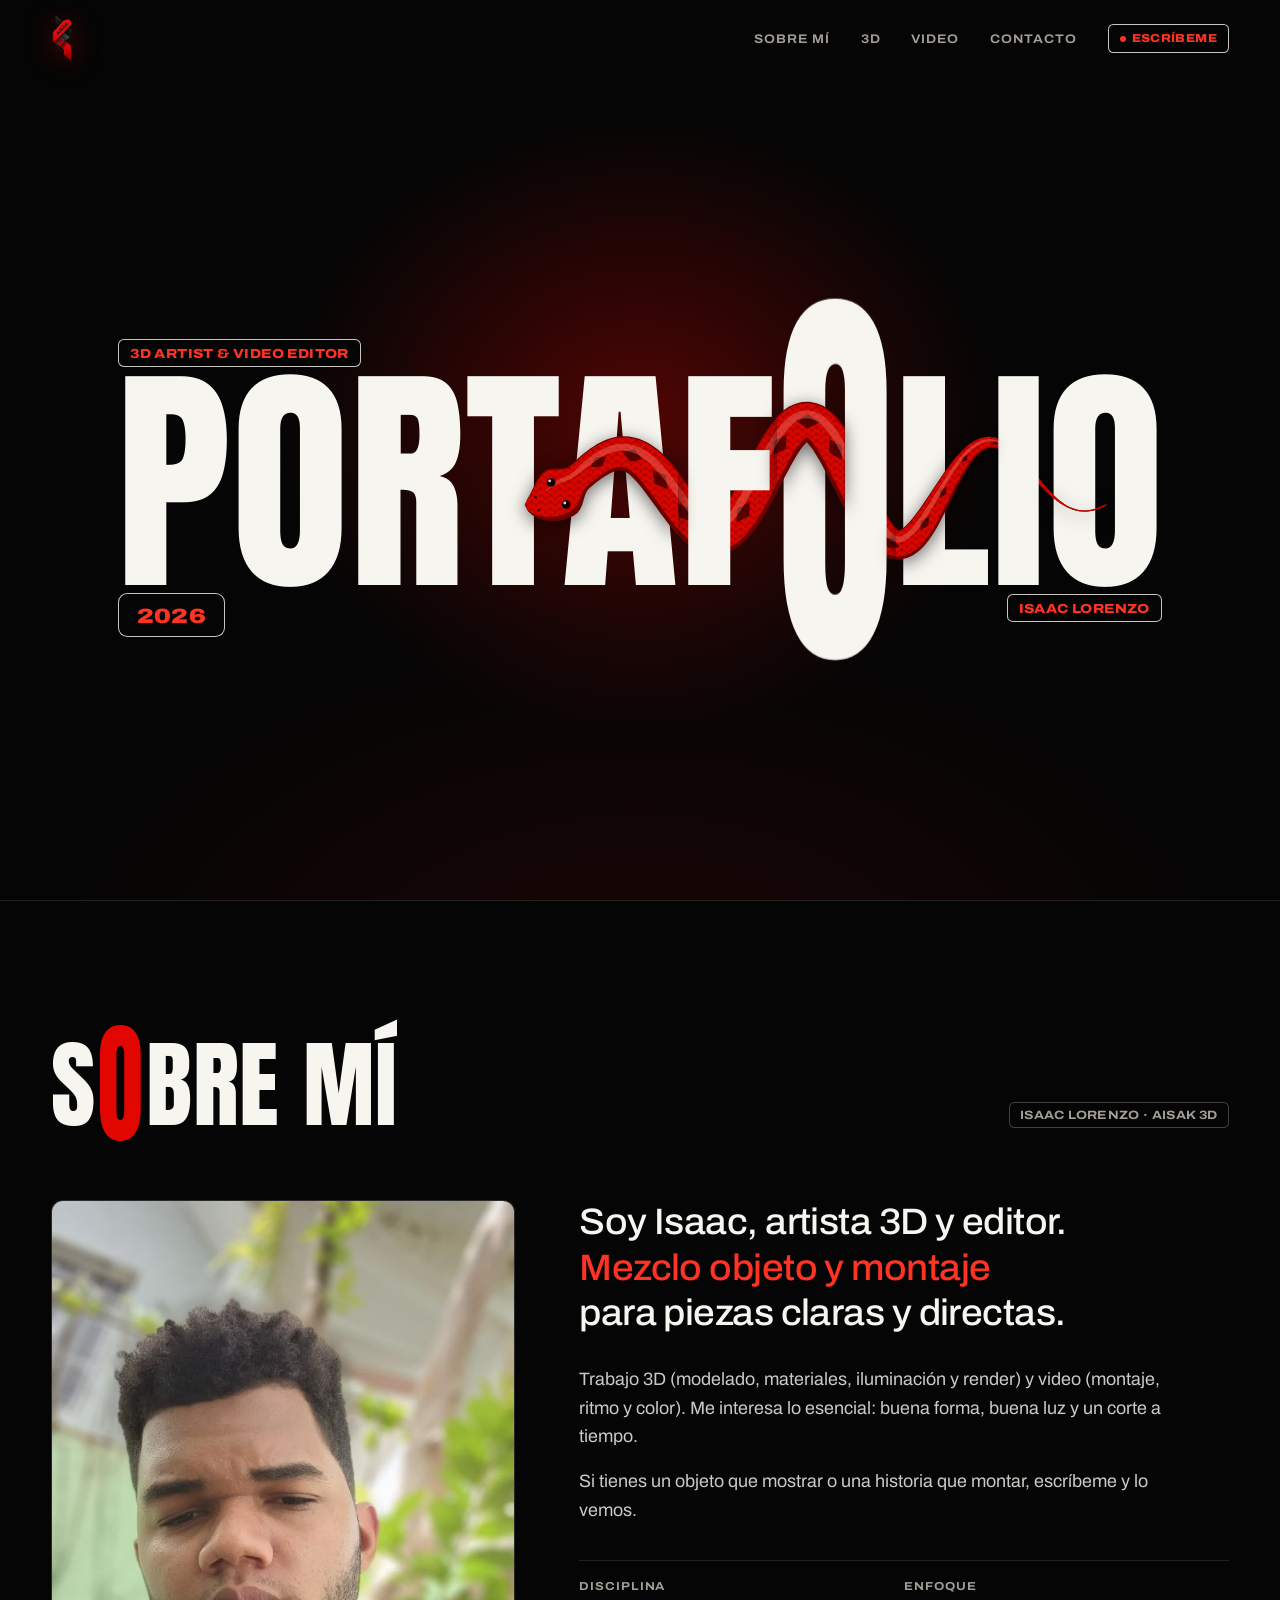
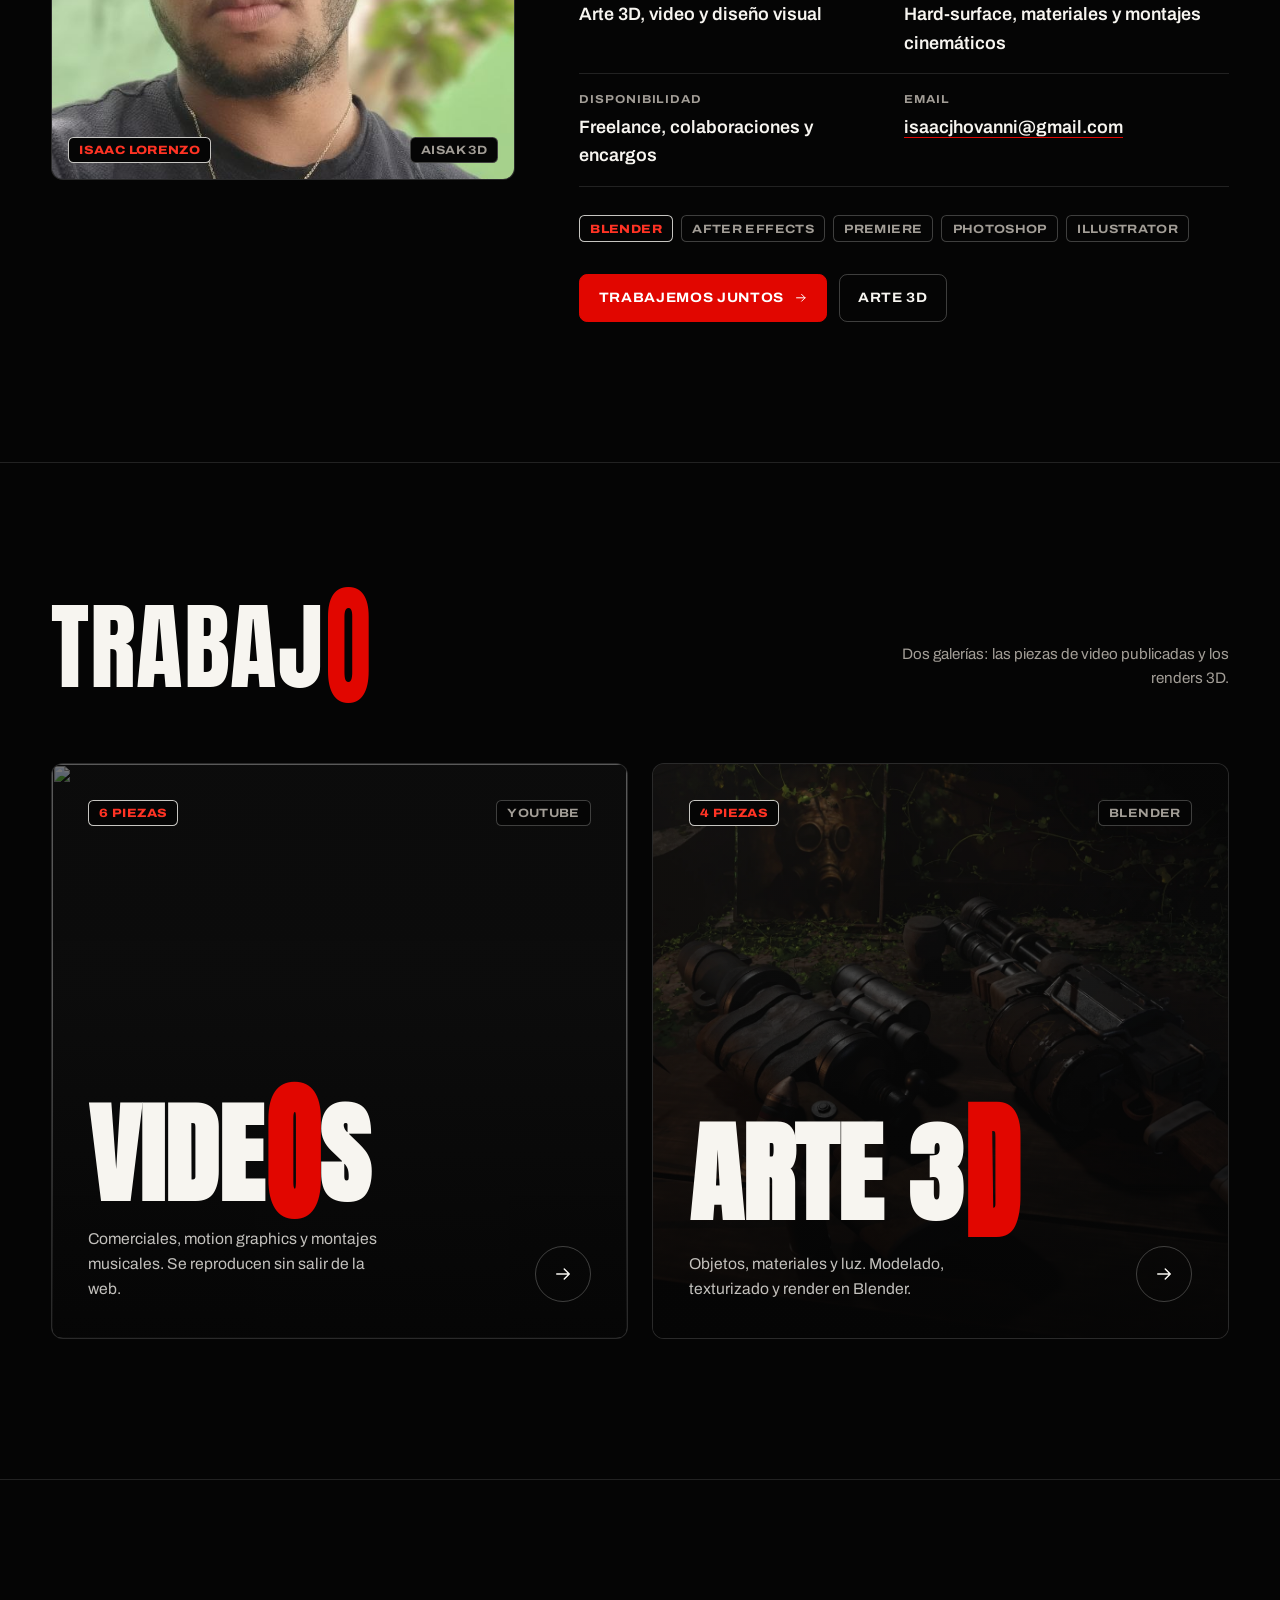
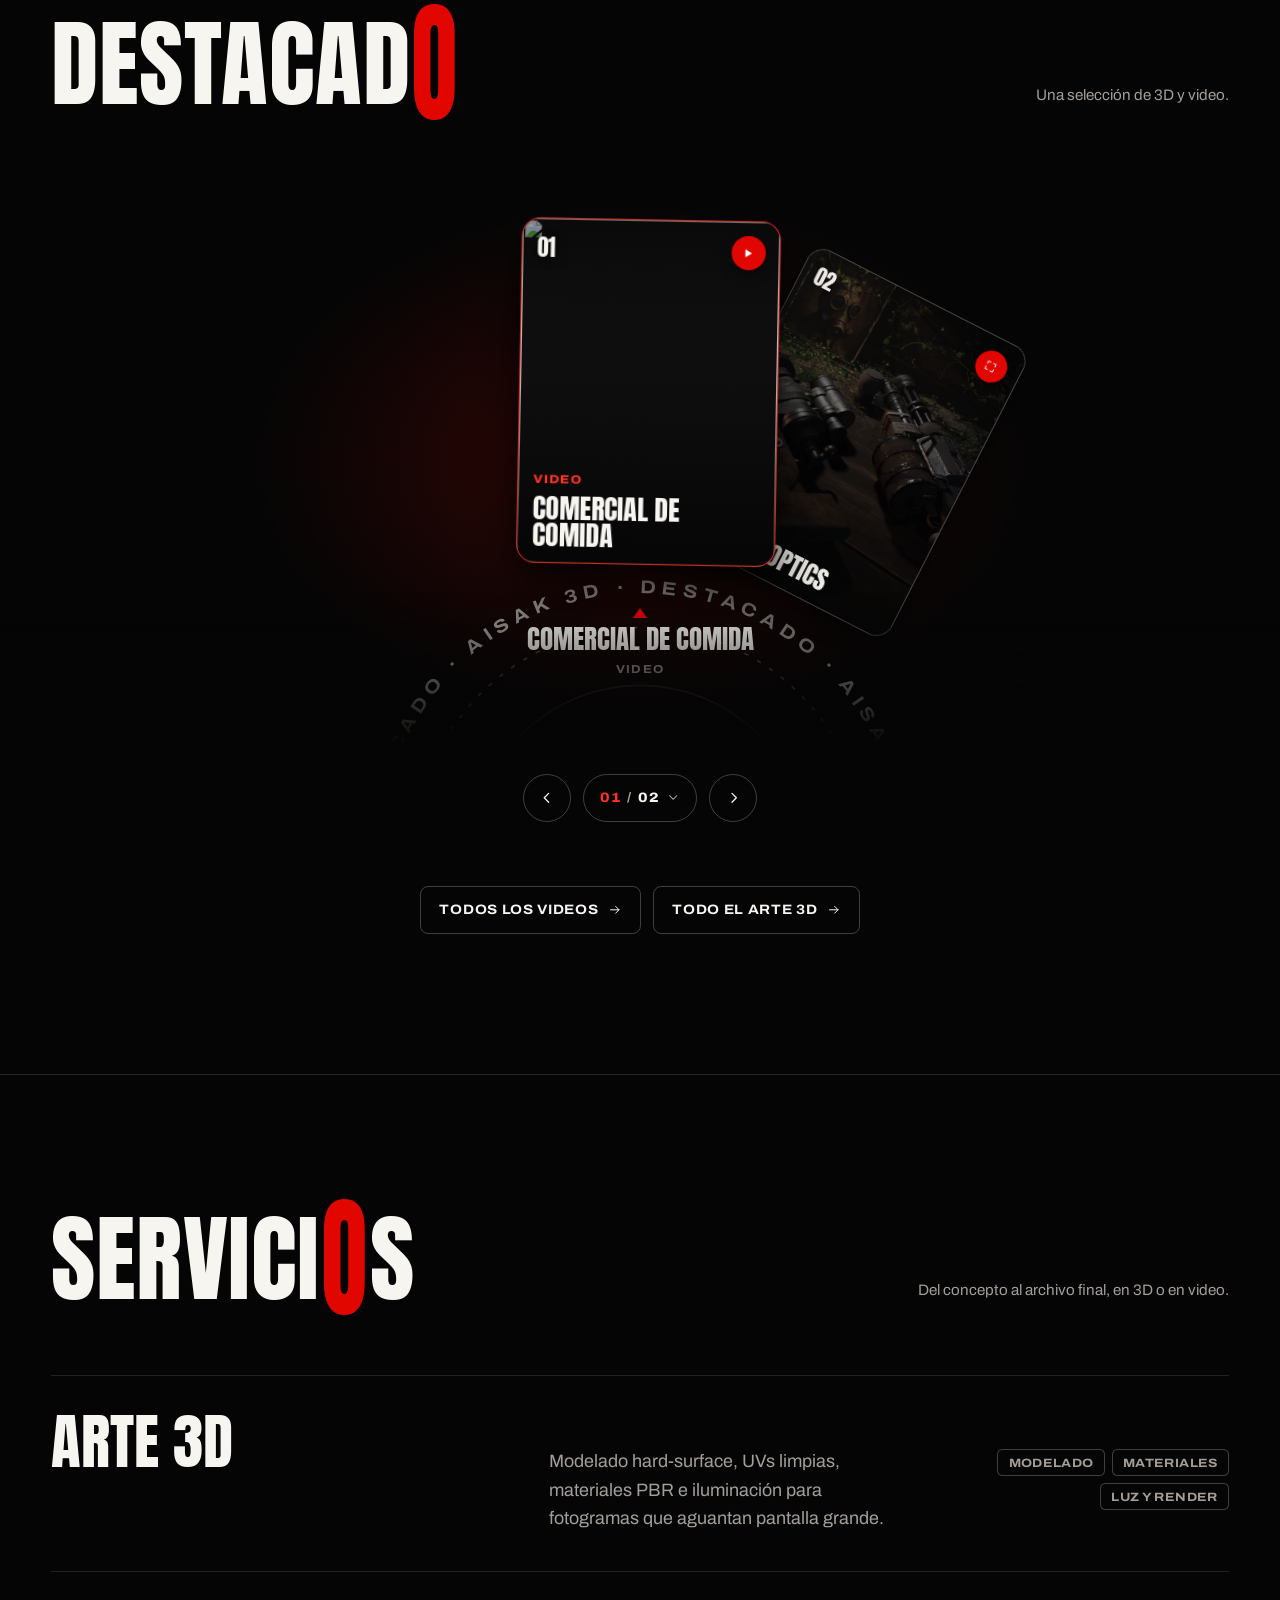
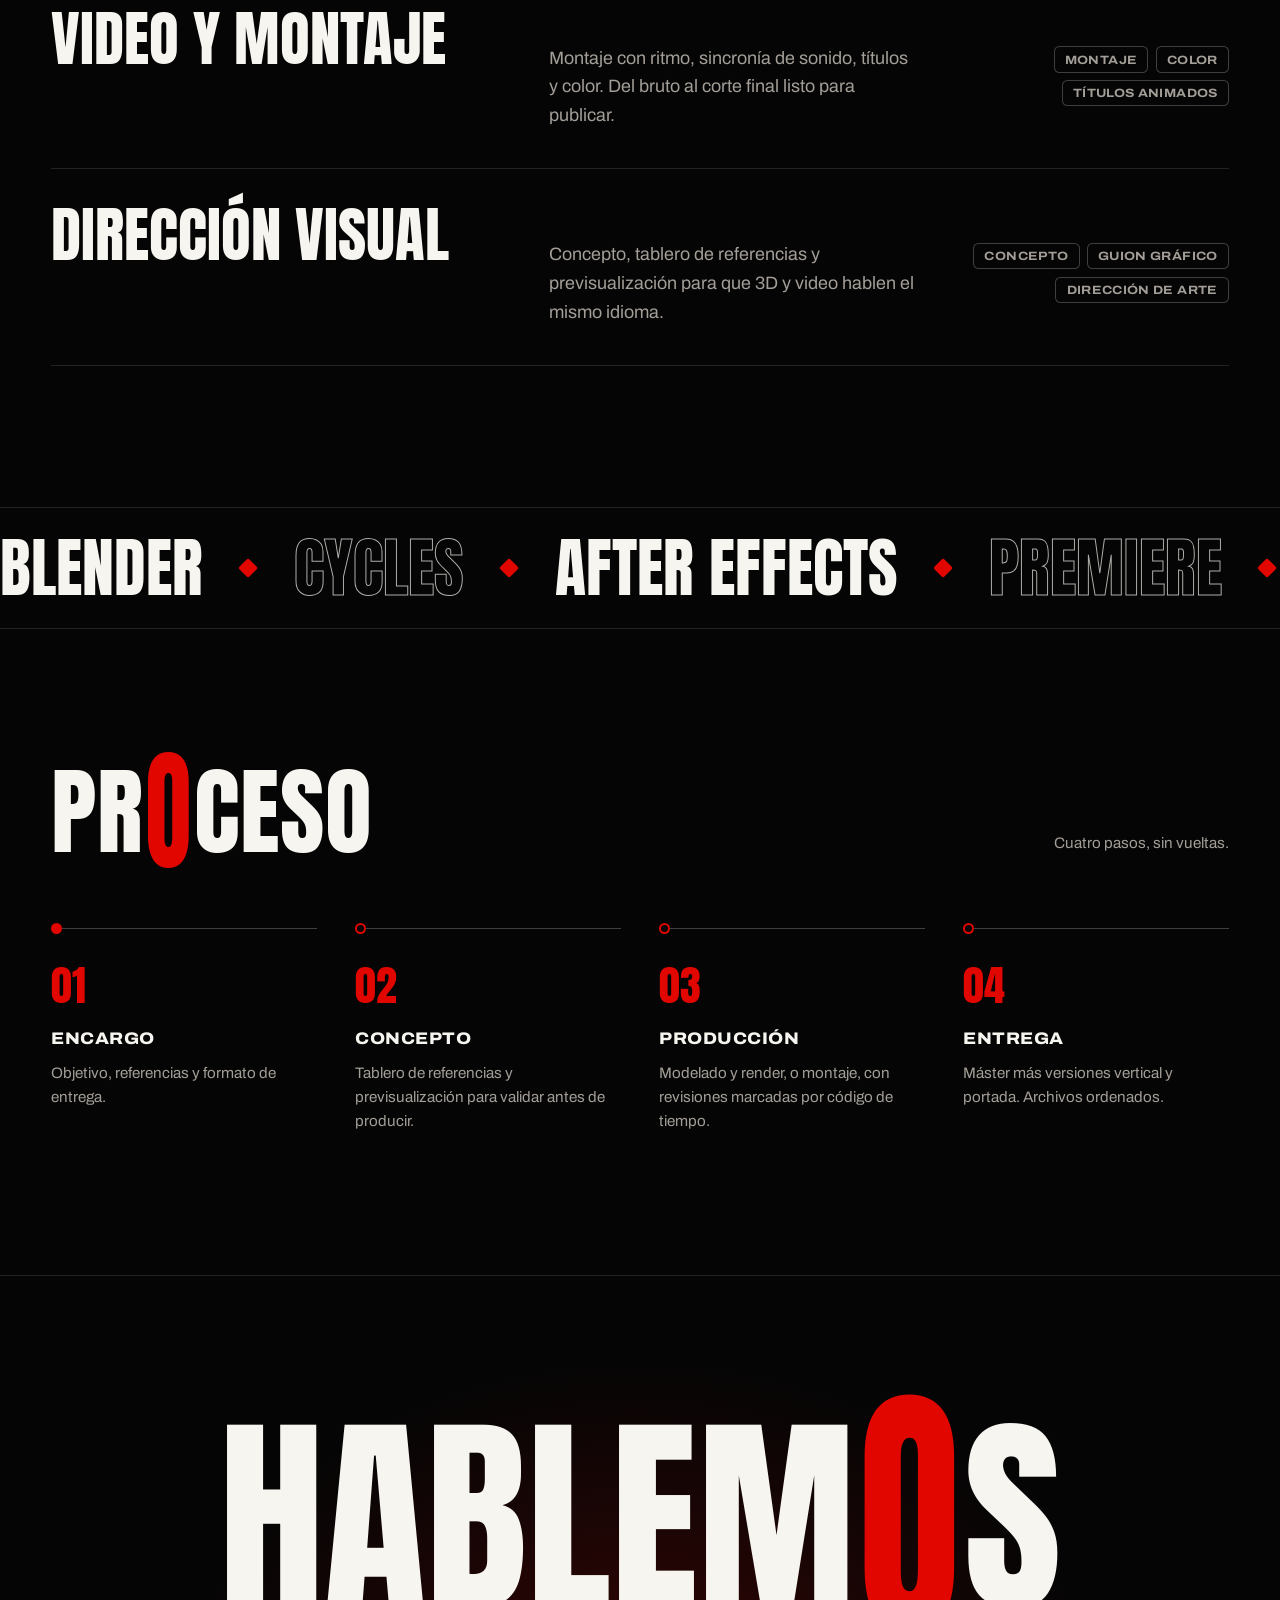
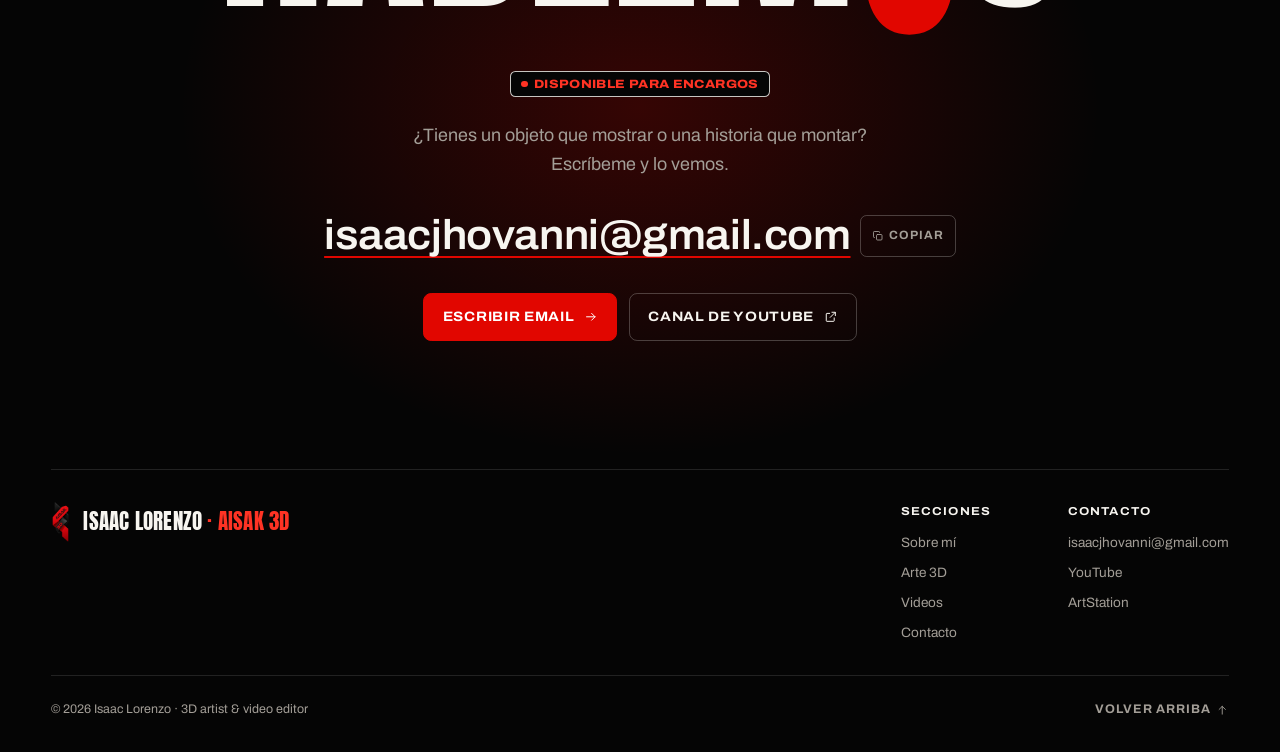
==== commit 26e5720b: "Herramientas, foto editable desde el panel y pulido - Herramientas: fuera Unreal y DaVinci Resolve, " ====
--- a/index.html
+++ b/index.html
@@ -9,12 +9,19 @@
 <meta property="og:type" content="website" />
 <meta property="og:title" content="Isaac Lorenzo — 3D Artist &amp; Video Editor" />
 <meta property="og:description" content="Arte 3D y video: comerciales, motion graphics y montajes. Portafolio de AISAK 3D." />
+<meta property="og:url" content="https://kratos561.github.io/Portafolio/" />
+<meta property="og:image" content="https://kratos561.github.io/Portafolio/assets/og.jpg" />
+<meta property="og:image:width" content="1200" />
+<meta property="og:image:height" content="630" />
+<meta property="og:image:alt" content="Vintage Optics, render 3D de Isaac Lorenzo" />
+<meta name="twitter:card" content="summary_large_image" />
+<link rel="canonical" href="https://kratos561.github.io/Portafolio/" />
 <link rel="icon" type="image/png" href="assets/favicon.png" />
 <link rel="preconnect" href="https://fonts.googleapis.com" />
 <link rel="preconnect" href="https://fonts.gstatic.com" crossorigin />
 <link href="https://fonts.googleapis.com/css2?family=Anton&display=block" rel="stylesheet" />
 <link href="https://fonts.googleapis.com/css2?family=Archivo:wdth,wght@62..125,100..900&display=swap" rel="stylesheet" />
-<link rel="stylesheet" href="styles.css?v=6" />
+<link rel="stylesheet" href="styles.css?v=7" />
 </head>
 <body>
 
@@ -71,7 +78,7 @@
       </div>
       <div class="about">
         <div class="portrait" data-reveal>
-          <img src="assets/portrait.jpg" alt="Retrato de Isaac Lorenzo" width="577" height="1280" loading="lazy" decoding="async" />
+          <img src="assets/portrait.jpg" alt="Retrato de Isaac Lorenzo" width="577" height="1280" loading="lazy" decoding="async" data-profile-photo />
           <span class="pill">Isaac Lorenzo</span>
           <span class="pill pill--muted">AISAK 3D</span>
         </div>
@@ -89,7 +96,7 @@
             <!-- Para mostrar tu ciudad: <div><dt>Ubicación</dt><dd>Tu ciudad</dd></div> -->
           </dl>
           <ul class="tools" aria-label="Herramientas">
-            <li class="pill">Blender</li><li class="pill pill--muted">After Effects</li><li class="pill pill--muted">Premiere</li><li class="pill pill--muted">DaVinci Resolve</li><li class="pill pill--muted">Unreal</li><li class="pill pill--muted">Photoshop</li>
+            <li class="pill">Blender</li><li class="pill pill--muted">After Effects</li><li class="pill pill--muted">Premiere</li><li class="pill pill--muted">Photoshop</li><li class="pill pill--muted">Illustrator</li>
           </ul>
           <div class="btn-row">
             <a class="btn btn--red" href="#contacto">Trabajemos juntos <svg class="icon" aria-hidden="true"><use href="#i-arrow"/></svg></a>
@@ -178,7 +185,7 @@
 
   <div class="ticker" aria-hidden="true">
     <div class="ticker__track">
-      <span class="ticker__item">Blender</span><span class="ticker__item">Cycles</span><span class="ticker__item">After Effects</span><span class="ticker__item">Premiere</span><span class="ticker__item">DaVinci Resolve</span><span class="ticker__item">Unreal</span><span class="ticker__item">Photoshop</span><span class="ticker__item">Motion</span>
+      <span class="ticker__item">Blender</span><span class="ticker__item">Cycles</span><span class="ticker__item">After Effects</span><span class="ticker__item">Premiere</span><span class="ticker__item">Photoshop</span><span class="ticker__item">Illustrator</span><span class="ticker__item">Motion</span>
     </div>
   </div>
 
@@ -240,7 +247,7 @@
 
 </main>
 
-<script src="assets/site.js?v=6" defer></script>
-<script src="assets/projects.js?v=6" defer></script>
+<script src="assets/site.js?v=7" defer></script>
+<script src="assets/projects.js?v=7" defer></script>
 </body>
 </html>
--- a/styles.css
+++ b/styles.css
@@ -27,7 +27,8 @@
 
 *, *::before, *::after { box-sizing: border-box; margin: 0; padding: 0; }
 [hidden] { display: none !important; }
-html { scroll-behavior: smooth; scroll-padding-top: var(--hdr-h); color-scheme: dark; }
+html { scroll-behavior: smooth; scroll-padding-top: var(--hdr-h); color-scheme: dark; overflow-x: clip; }
+@media (prefers-reduced-motion: no-preference) { @view-transition { navigation: auto; } } /* fundido suave entre páginas */
 body {
   background: var(--bg);
   color: var(--fg);
@@ -250,7 +251,7 @@
 .showcase { position: relative; }
 .wheel__stage {
   position: relative; height: var(--h, 70vh); overflow: hidden;
-  width: 100vw; margin-left: calc(50% - 50vw);
+  width: var(--vw, 100vw); margin-left: calc(50% - var(--vw, 100vw) / 2); /* --vw = ancho sin barra de scroll (site.js) */
   touch-action: pan-y; user-select: none; -webkit-user-select: none; cursor: grab;
   outline: none;
 }
@@ -275,7 +276,7 @@
   transition: border-color .35s var(--ease), box-shadow .35s var(--ease);
 }
 .wheel__stage.is-drag .wcard { cursor: grabbing; }
-.wcard.is-active { border-color: rgba(255, 51, 36, .8); box-shadow: 0 30px 64px rgba(0, 0, 0, .65), 0 6px 18px rgba(225, 6, 0, .22); }
+.wcard.is-active { border-color: rgba(255, 51, 36, .8); box-shadow: 0 30px 64px rgba(0, 0, 0, .7), 0 6px 16px rgba(0, 0, 0, .5); }
 .wcard__media, .wcard__media img { position: absolute; inset: 0; width: 100%; height: 100%; }
 .wcard__media img {
   object-fit: cover; -webkit-user-drag: none;
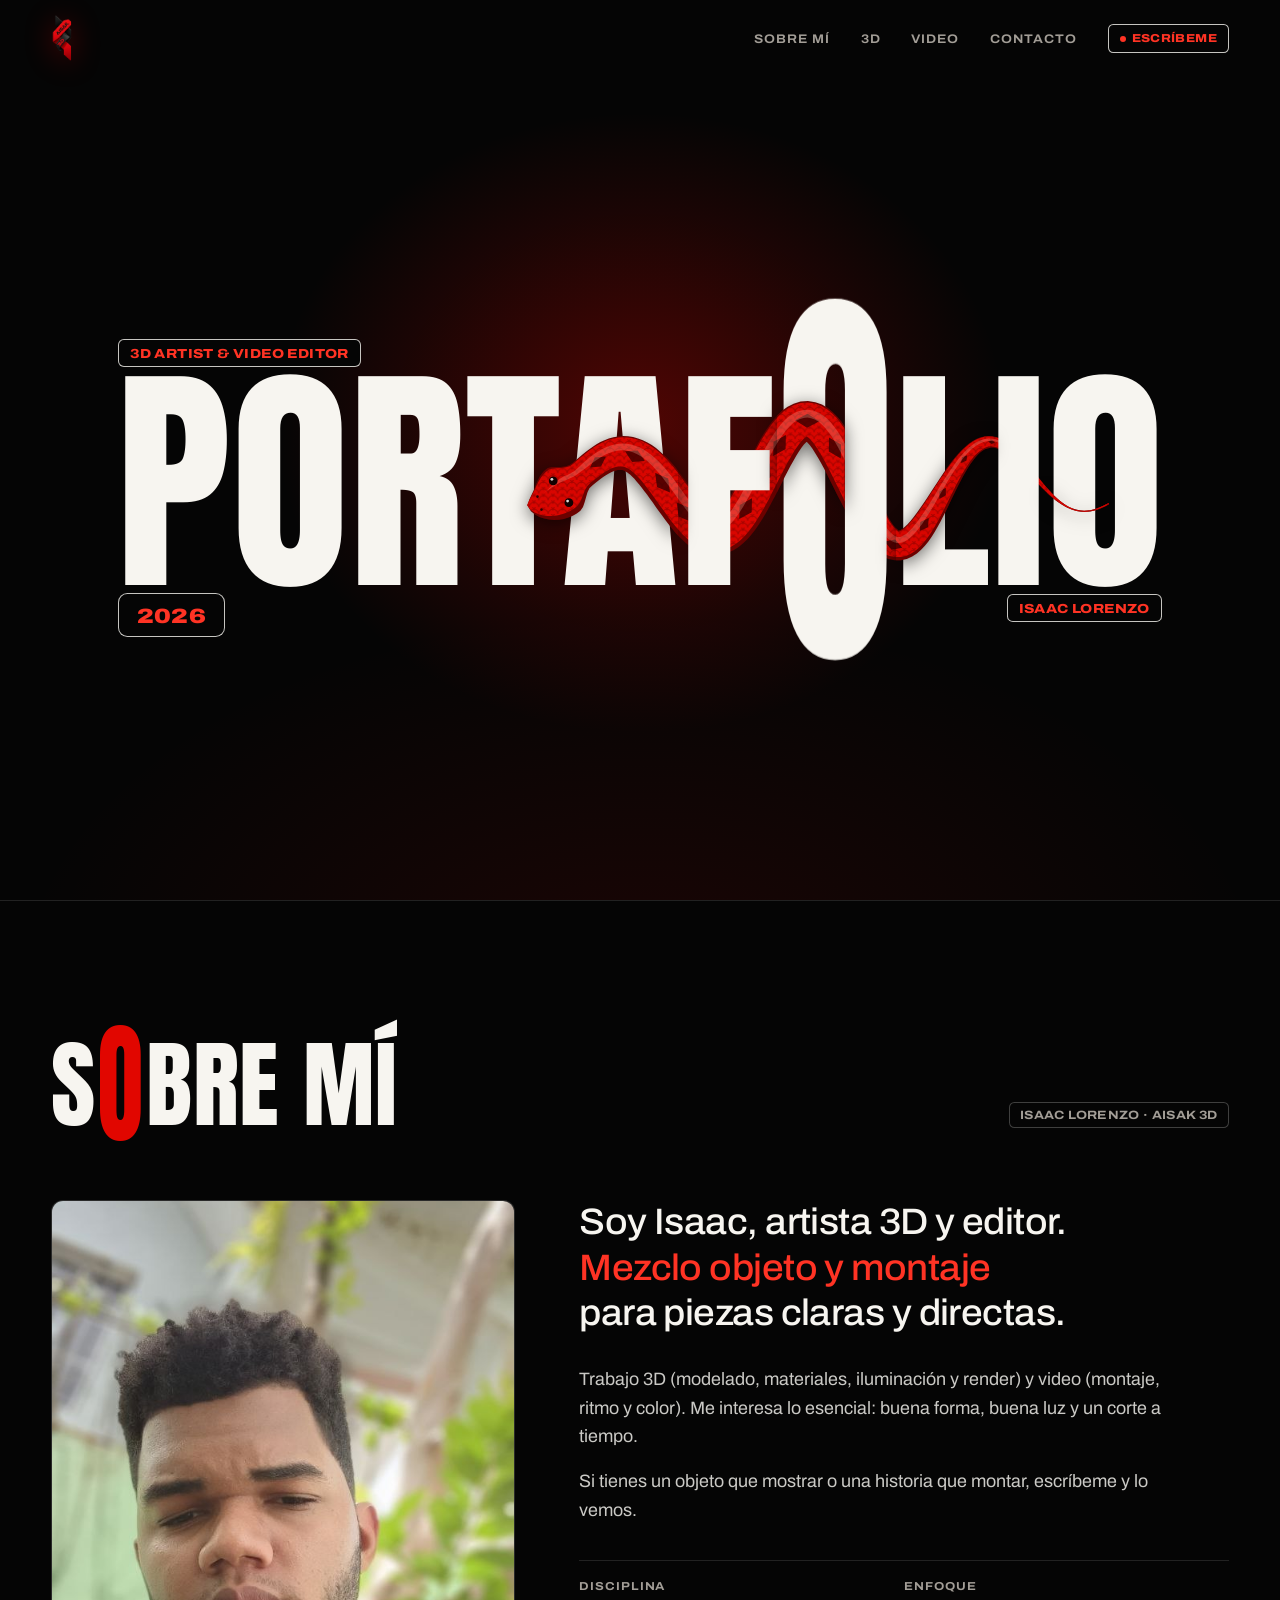
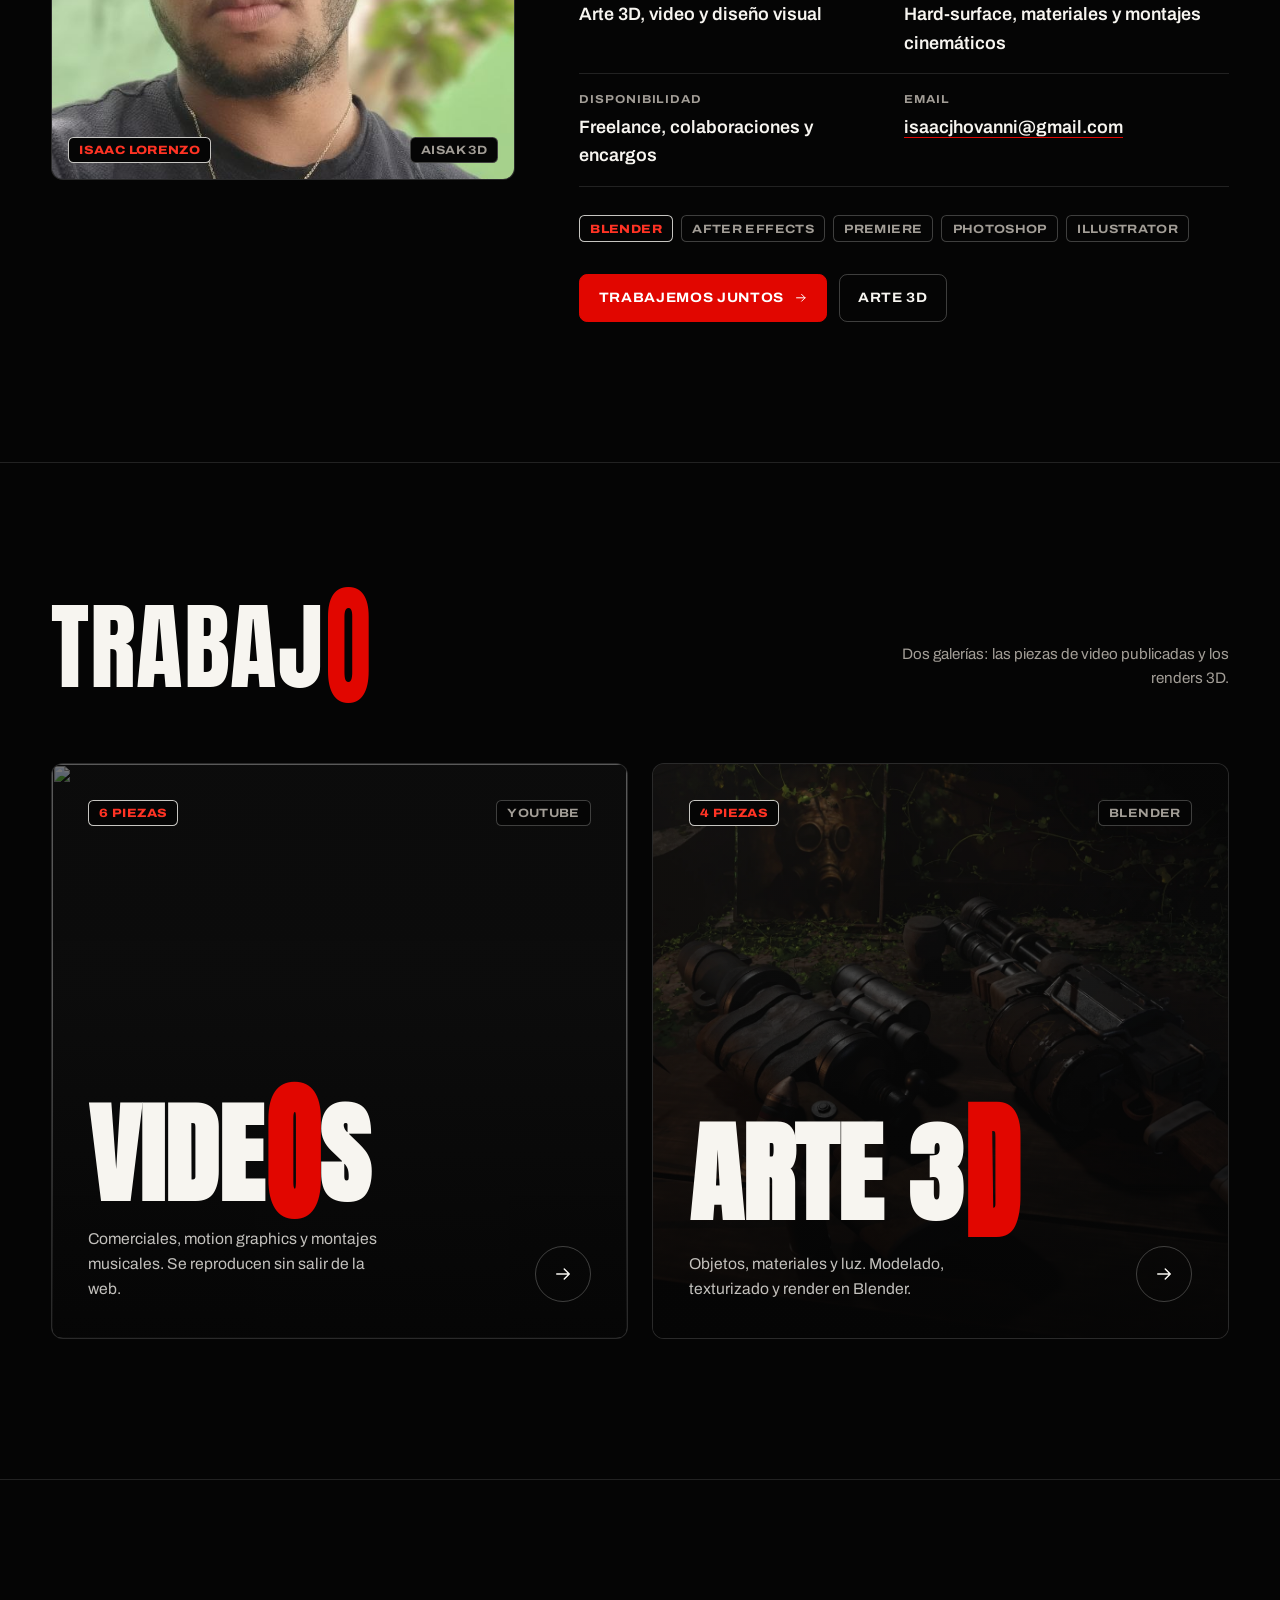
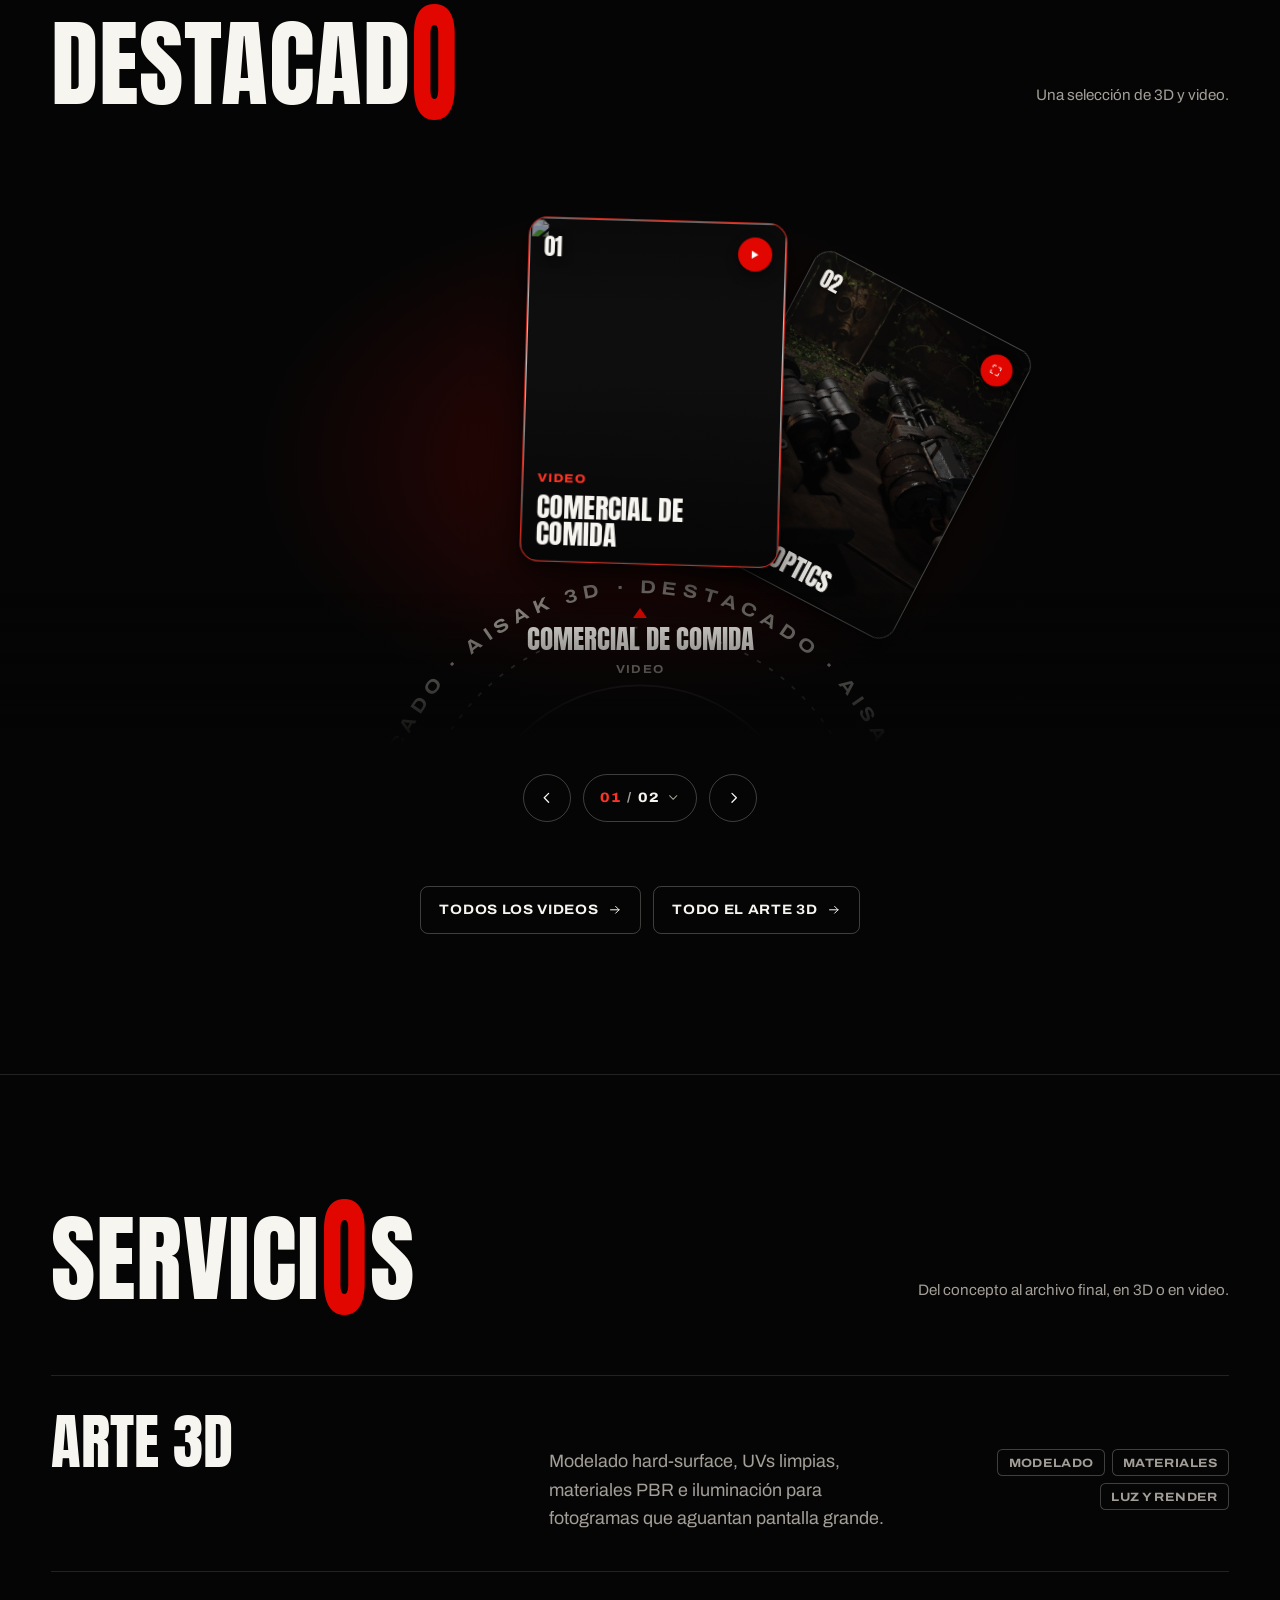
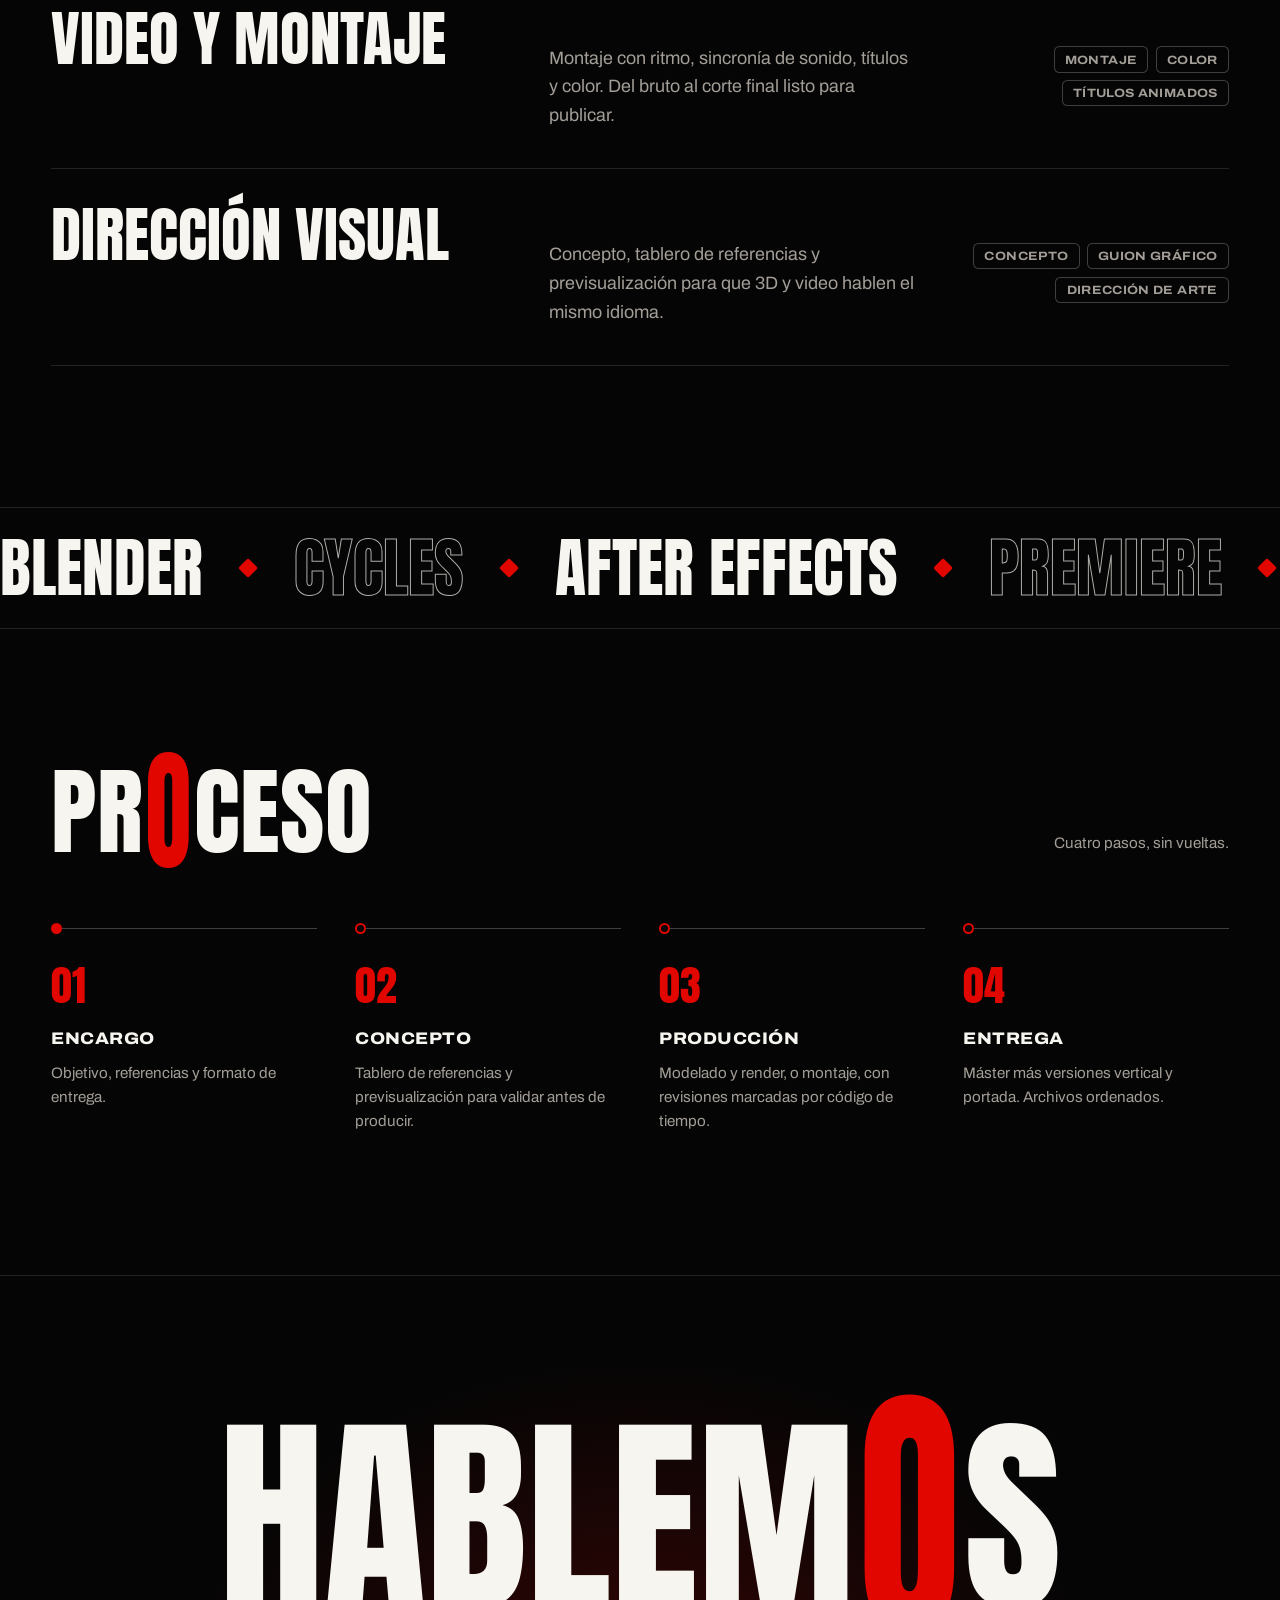
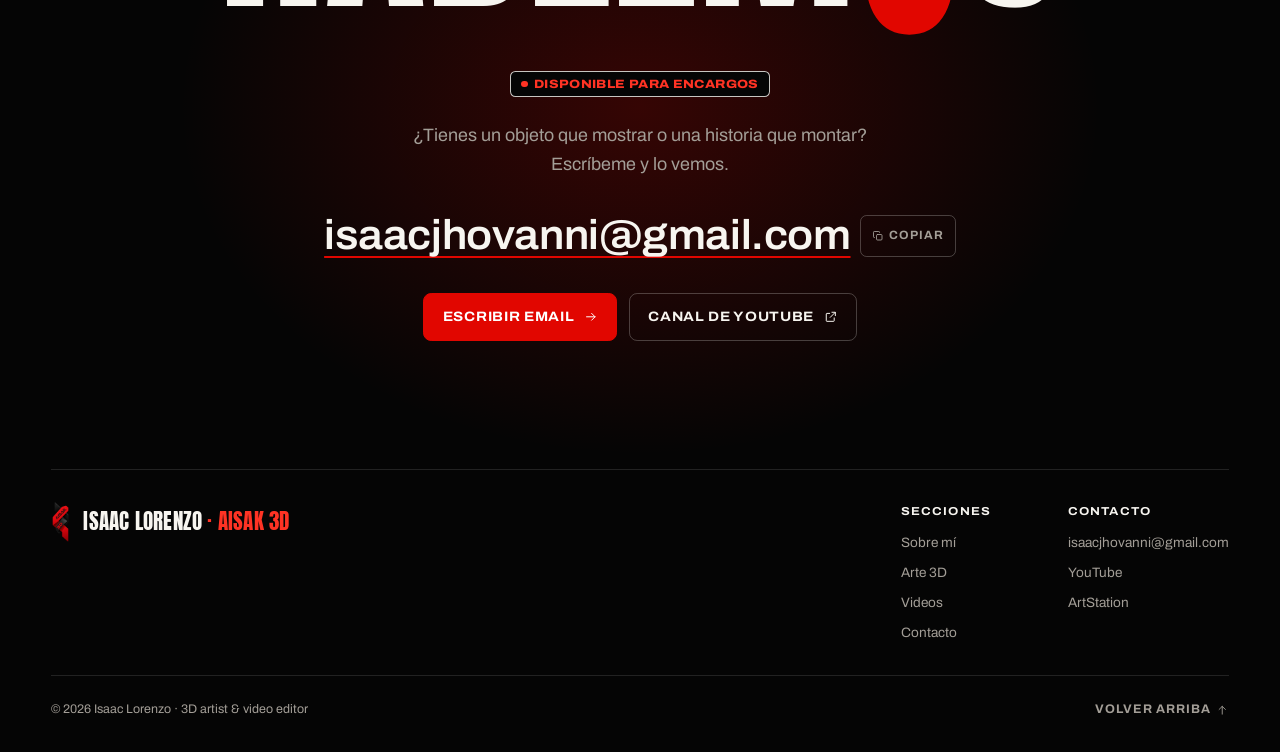
==== commit f08ad4a5: "Opción «Solo el logo» en «Sobre mí» y vista previa con la portada - Panel, pestaña «Tu foto»: elegir" ====
--- a/index.html
+++ b/index.html
@@ -10,10 +10,10 @@
 <meta property="og:title" content="Isaac Lorenzo — 3D Artist &amp; Video Editor" />
 <meta property="og:description" content="Arte 3D y video: comerciales, motion graphics y montajes. Portafolio de AISAK 3D." />
 <meta property="og:url" content="https://kratos561.github.io/Portafolio/" />
-<meta property="og:image" content="https://kratos561.github.io/Portafolio/assets/og.jpg" />
+<meta property="og:image" content="https://kratos561.github.io/Portafolio/assets/og-portada.jpg" />
 <meta property="og:image:width" content="1200" />
 <meta property="og:image:height" content="630" />
-<meta property="og:image:alt" content="Vintage Optics, render 3D de Isaac Lorenzo" />
+<meta property="og:image:alt" content="Portada PORTAFOLIO de Isaac Lorenzo, 3D artist y video editor" />
 <meta name="twitter:card" content="summary_large_image" />
 <link rel="canonical" href="https://kratos561.github.io/Portafolio/" />
 <link rel="icon" type="image/png" href="assets/favicon.png" />
@@ -21,7 +21,7 @@
 <link rel="preconnect" href="https://fonts.gstatic.com" crossorigin />
 <link href="https://fonts.googleapis.com/css2?family=Anton&display=block" rel="stylesheet" />
 <link href="https://fonts.googleapis.com/css2?family=Archivo:wdth,wght@62..125,100..900&display=swap" rel="stylesheet" />
-<link rel="stylesheet" href="styles.css?v=7" />
+<link rel="stylesheet" href="styles.css?v=8" />
 </head>
 <body>
 
@@ -79,6 +79,7 @@
       <div class="about">
         <div class="portrait" data-reveal>
           <img src="assets/portrait.jpg" alt="Retrato de Isaac Lorenzo" width="577" height="1280" loading="lazy" decoding="async" data-profile-photo />
+          <img class="portrait__logo" src="assets/logo-md.png" alt="Logotipo de AISAK 3D" width="312" height="640" loading="lazy" decoding="async" data-profile-logo hidden />
           <span class="pill">Isaac Lorenzo</span>
           <span class="pill pill--muted">AISAK 3D</span>
         </div>
@@ -247,7 +248,7 @@
 
 </main>
 
-<script src="assets/site.js?v=7" defer></script>
-<script src="assets/projects.js?v=7" defer></script>
+<script src="assets/site.js?v=8" defer></script>
+<script src="assets/projects.js?v=8" defer></script>
 </body>
 </html>
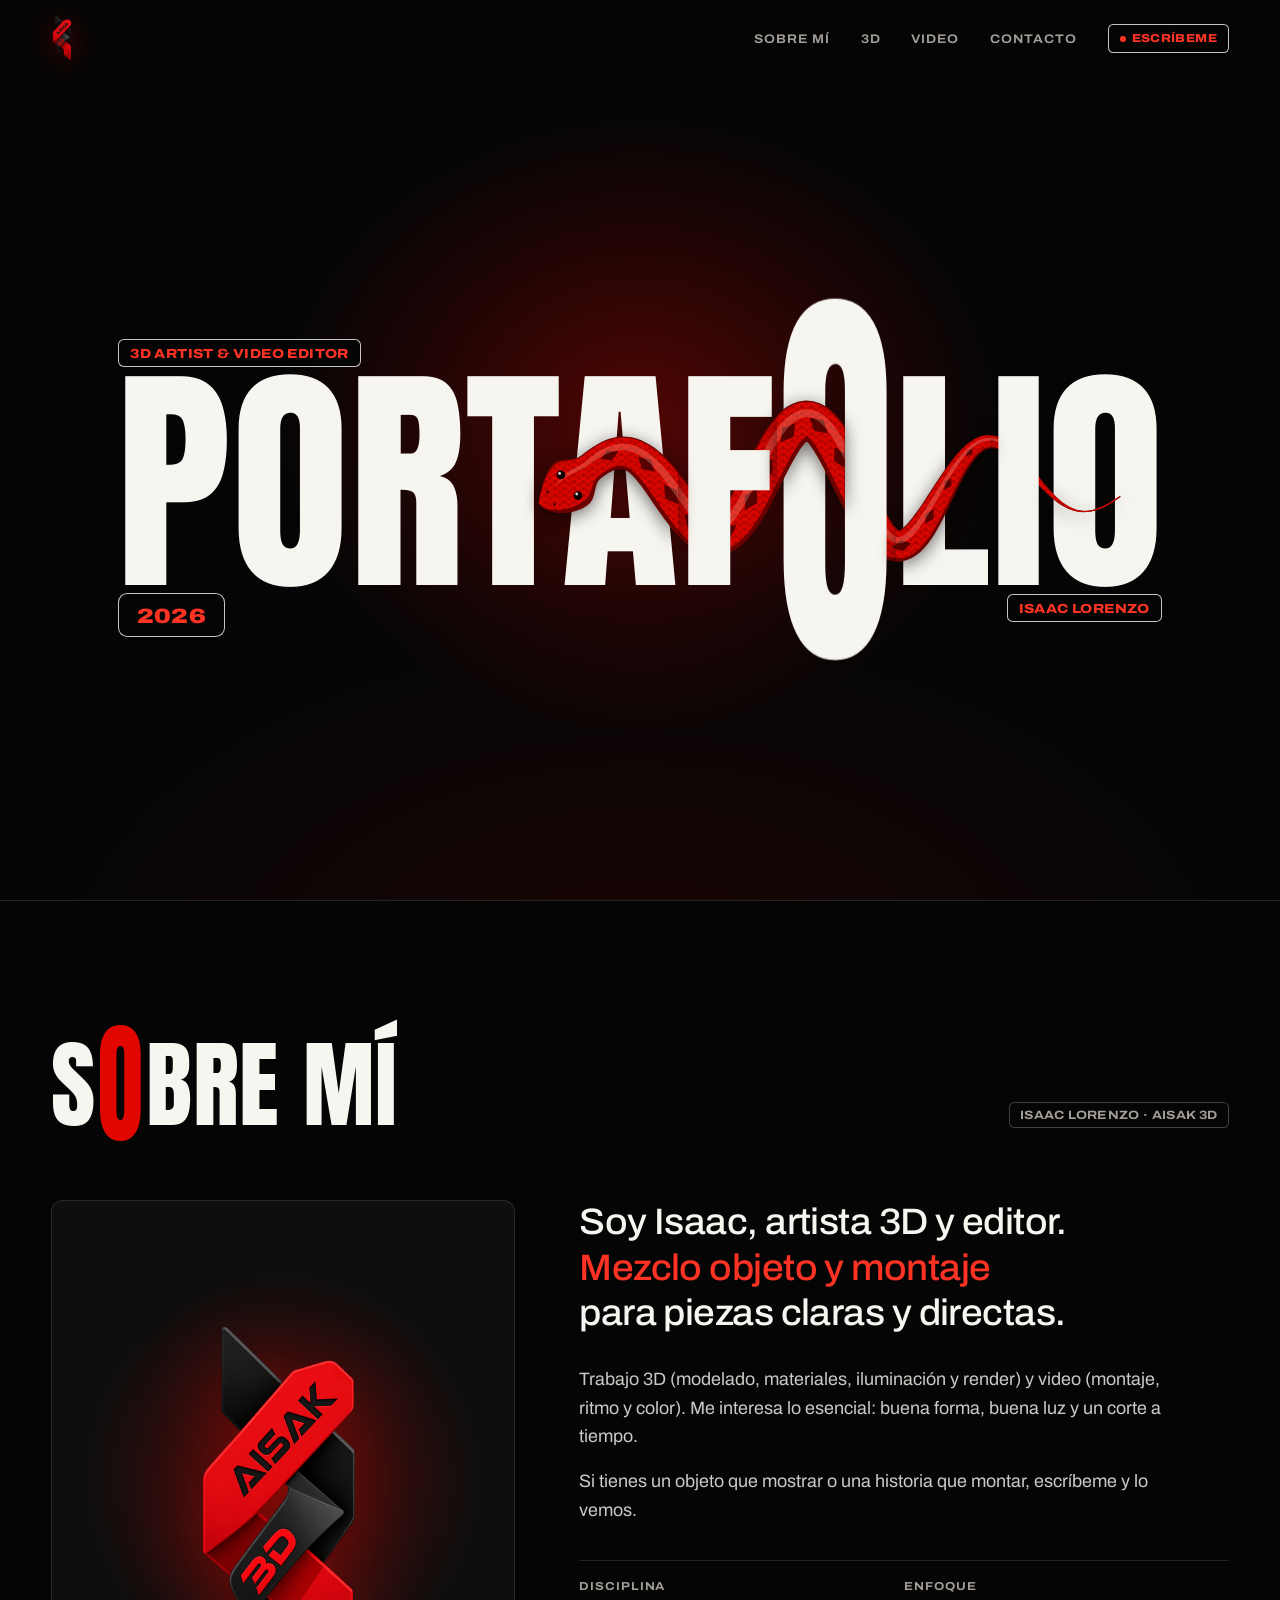
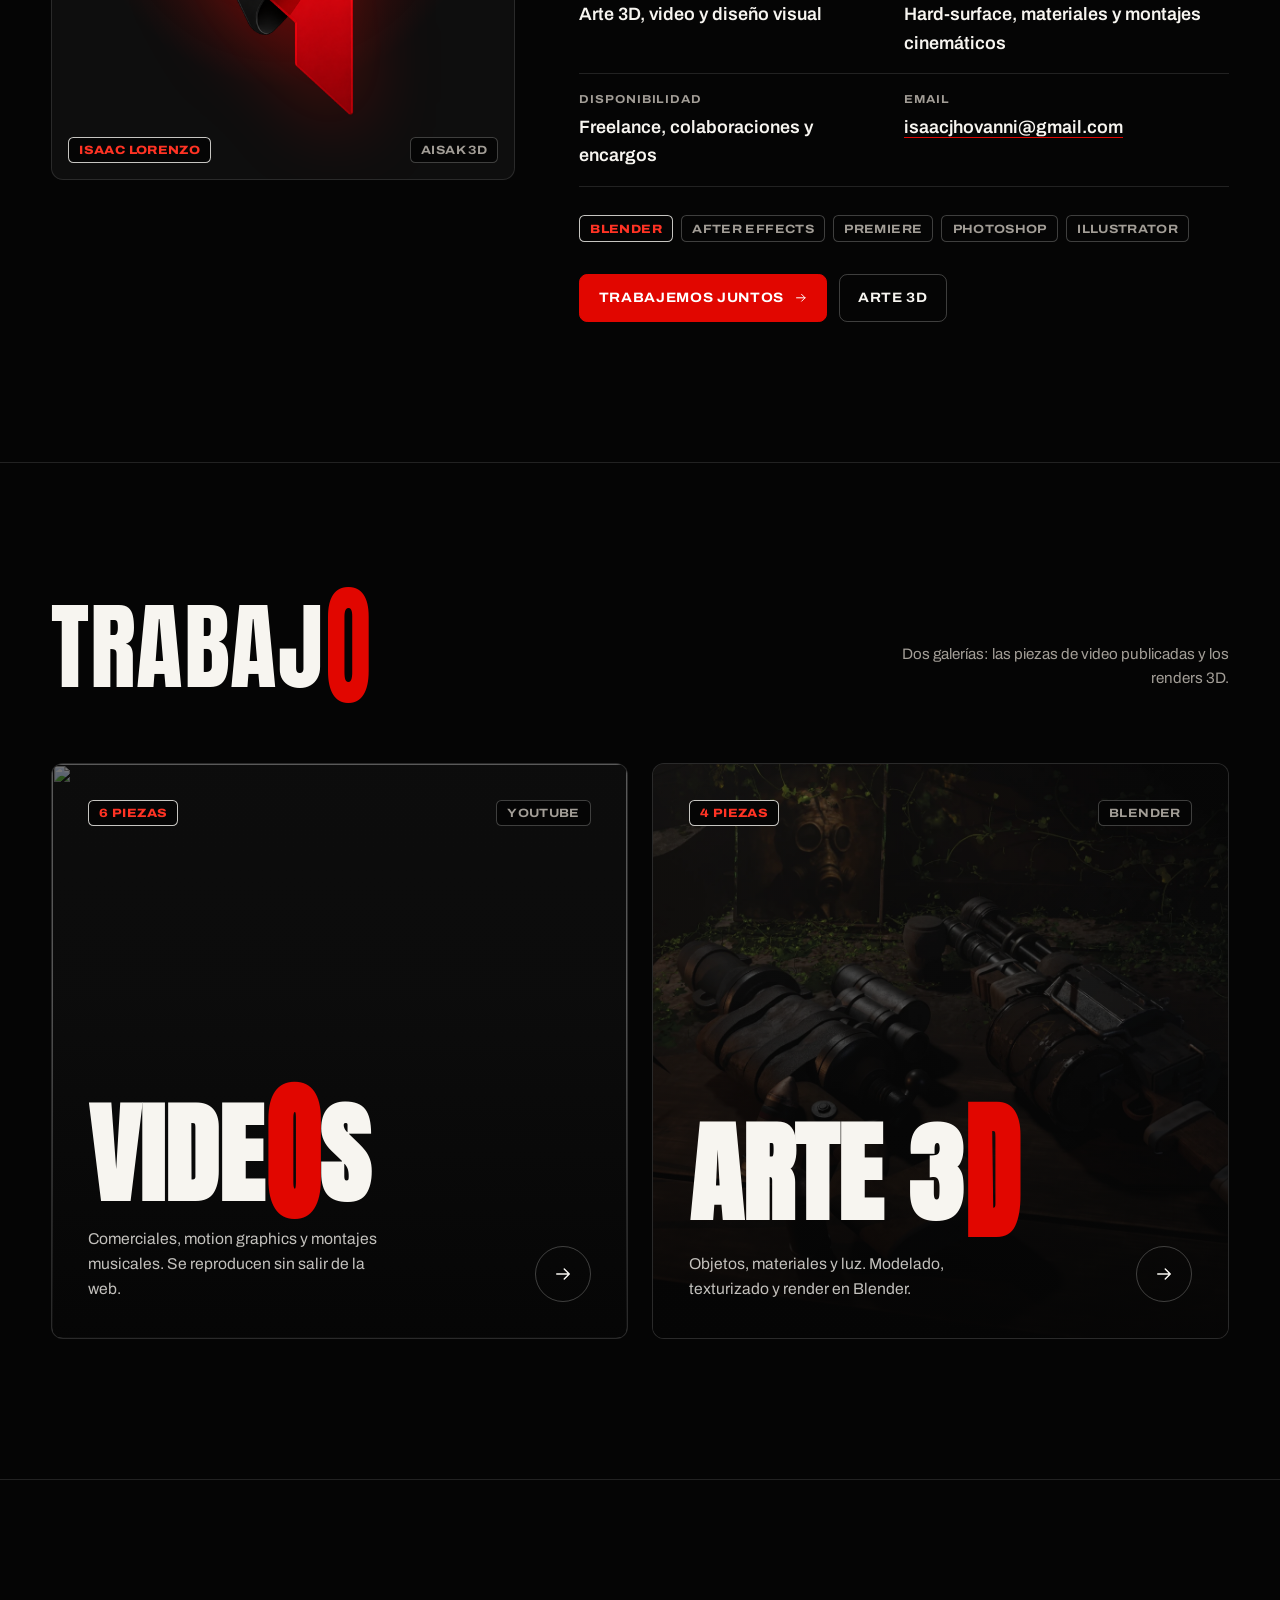
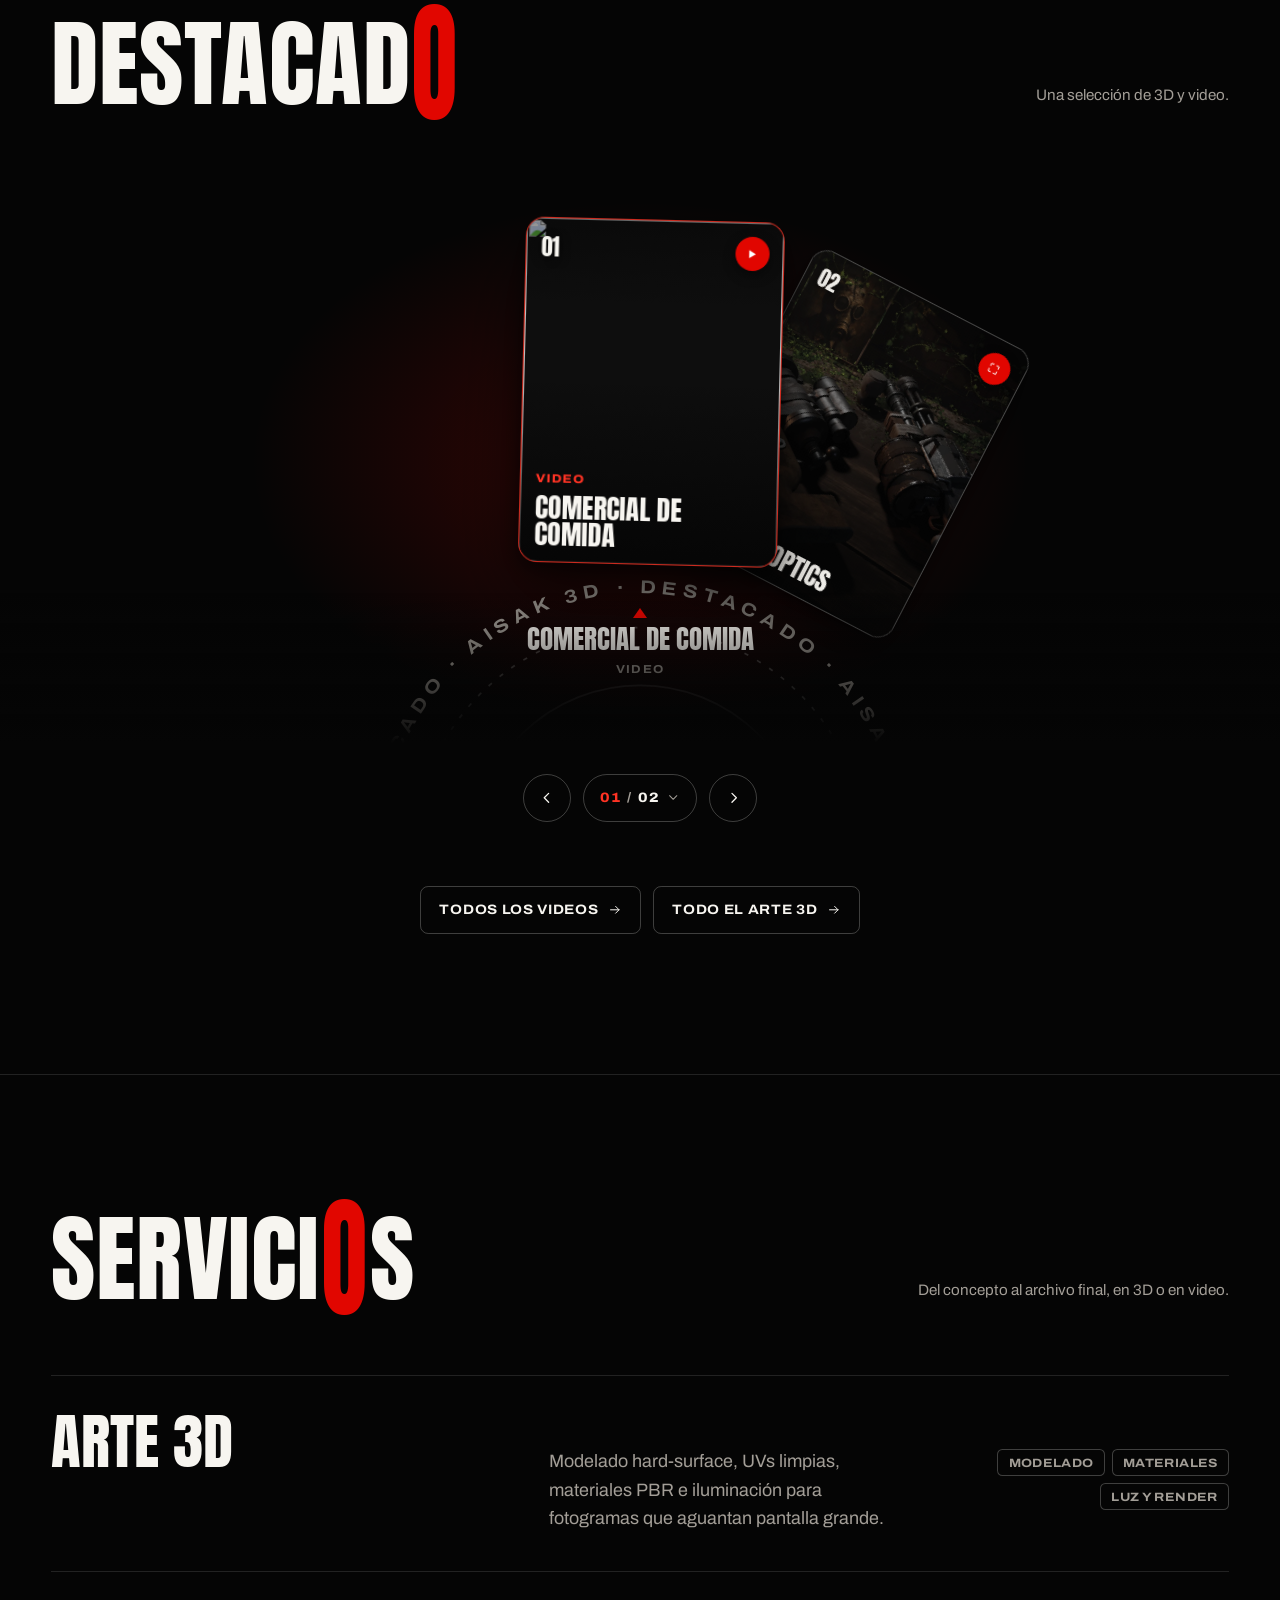
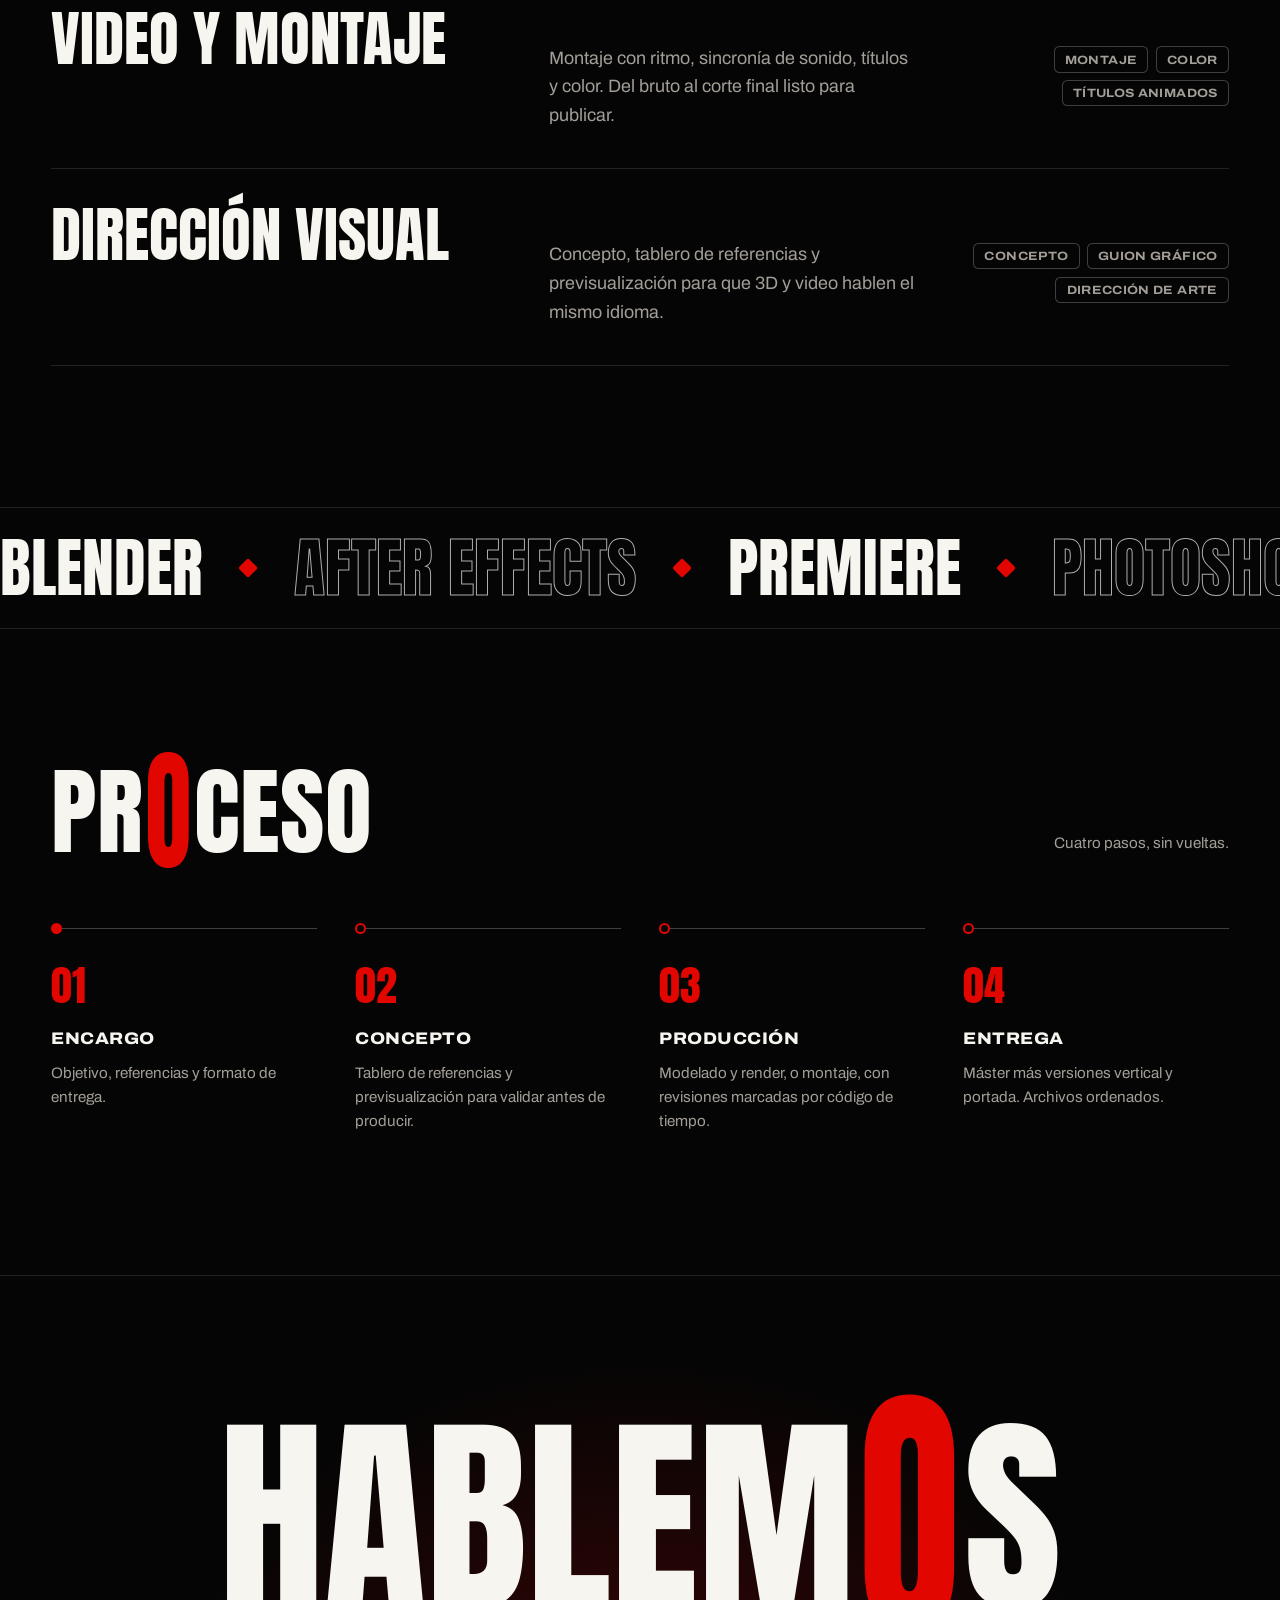
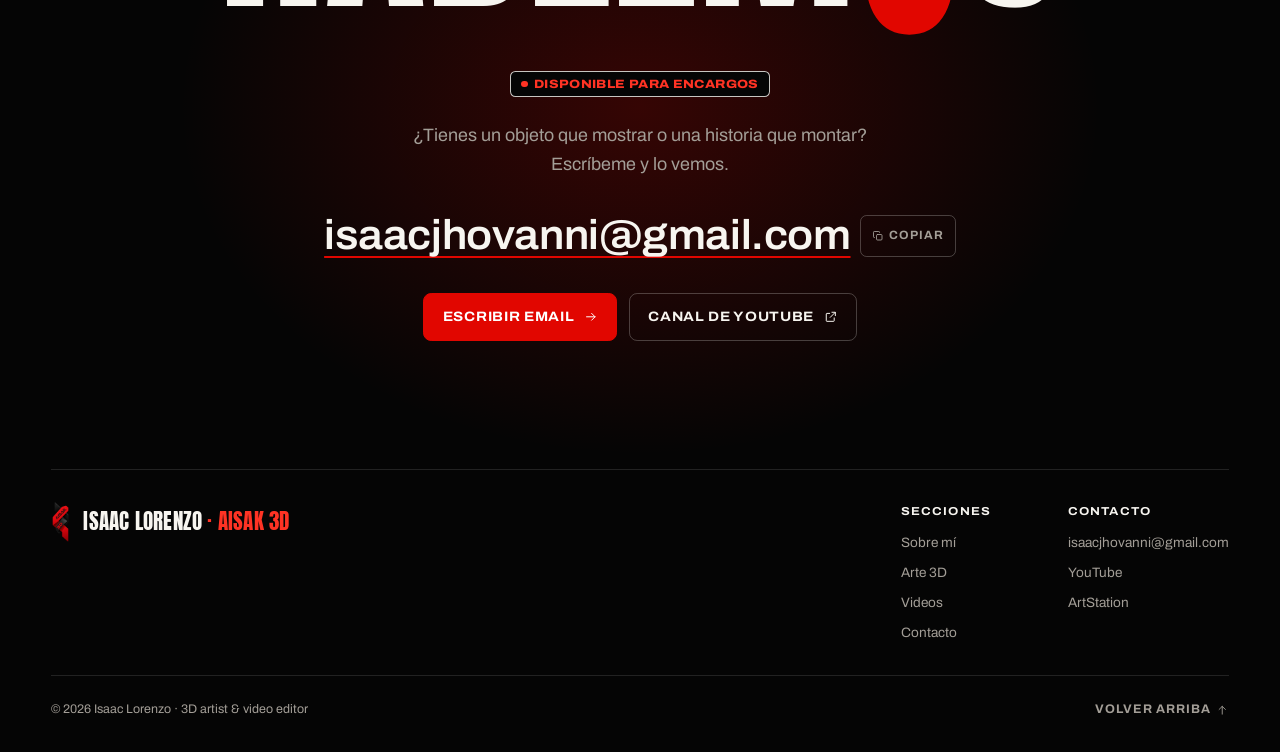
==== commit 4a4c6441: "Quita «Cycles» de toda la web Cycles es el motor de render de Blender, no un programa: fuera del tic" ====
--- a/index.html
+++ b/index.html
@@ -186,7 +186,7 @@
 
   <div class="ticker" aria-hidden="true">
     <div class="ticker__track">
-      <span class="ticker__item">Blender</span><span class="ticker__item">Cycles</span><span class="ticker__item">After Effects</span><span class="ticker__item">Premiere</span><span class="ticker__item">Photoshop</span><span class="ticker__item">Illustrator</span><span class="ticker__item">Motion</span>
+      <span class="ticker__item">Blender</span><span class="ticker__item">After Effects</span><span class="ticker__item">Premiere</span><span class="ticker__item">Photoshop</span><span class="ticker__item">Illustrator</span><span class="ticker__item">Motion</span>
     </div>
   </div>
 
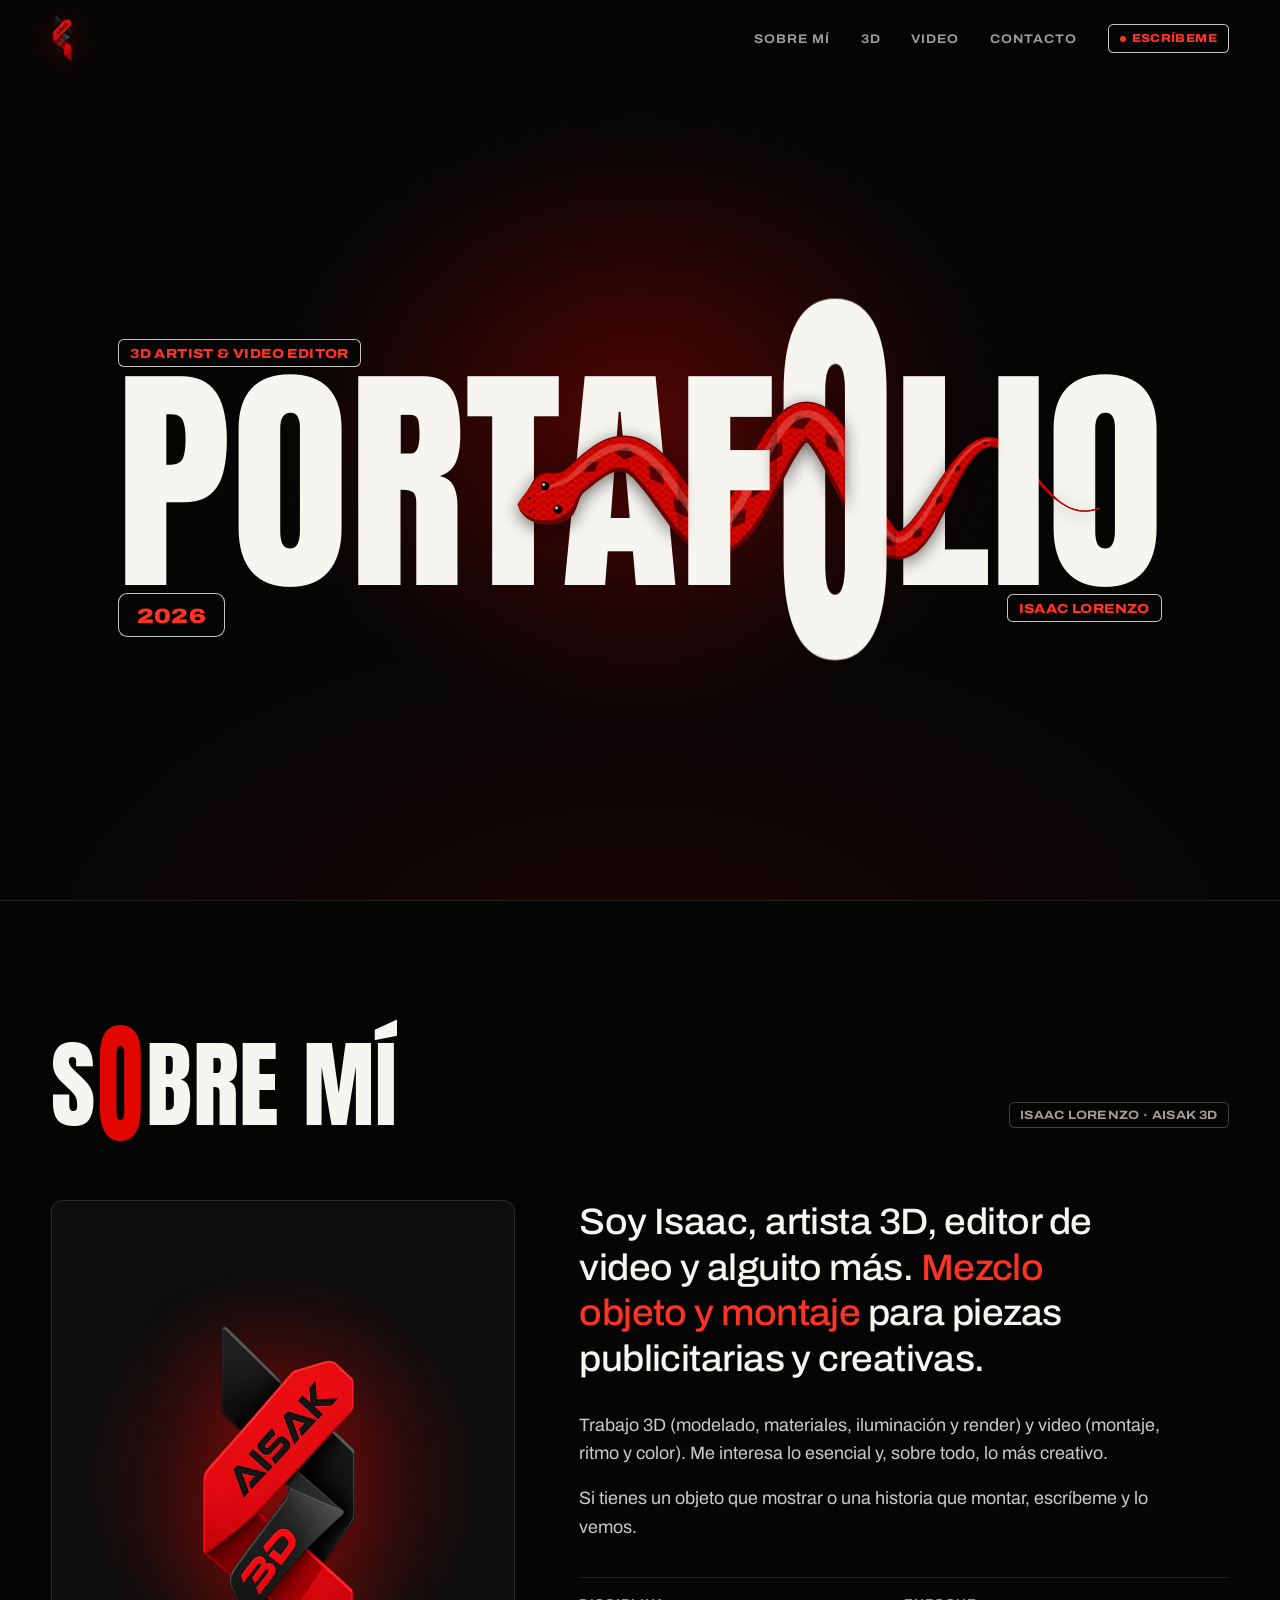
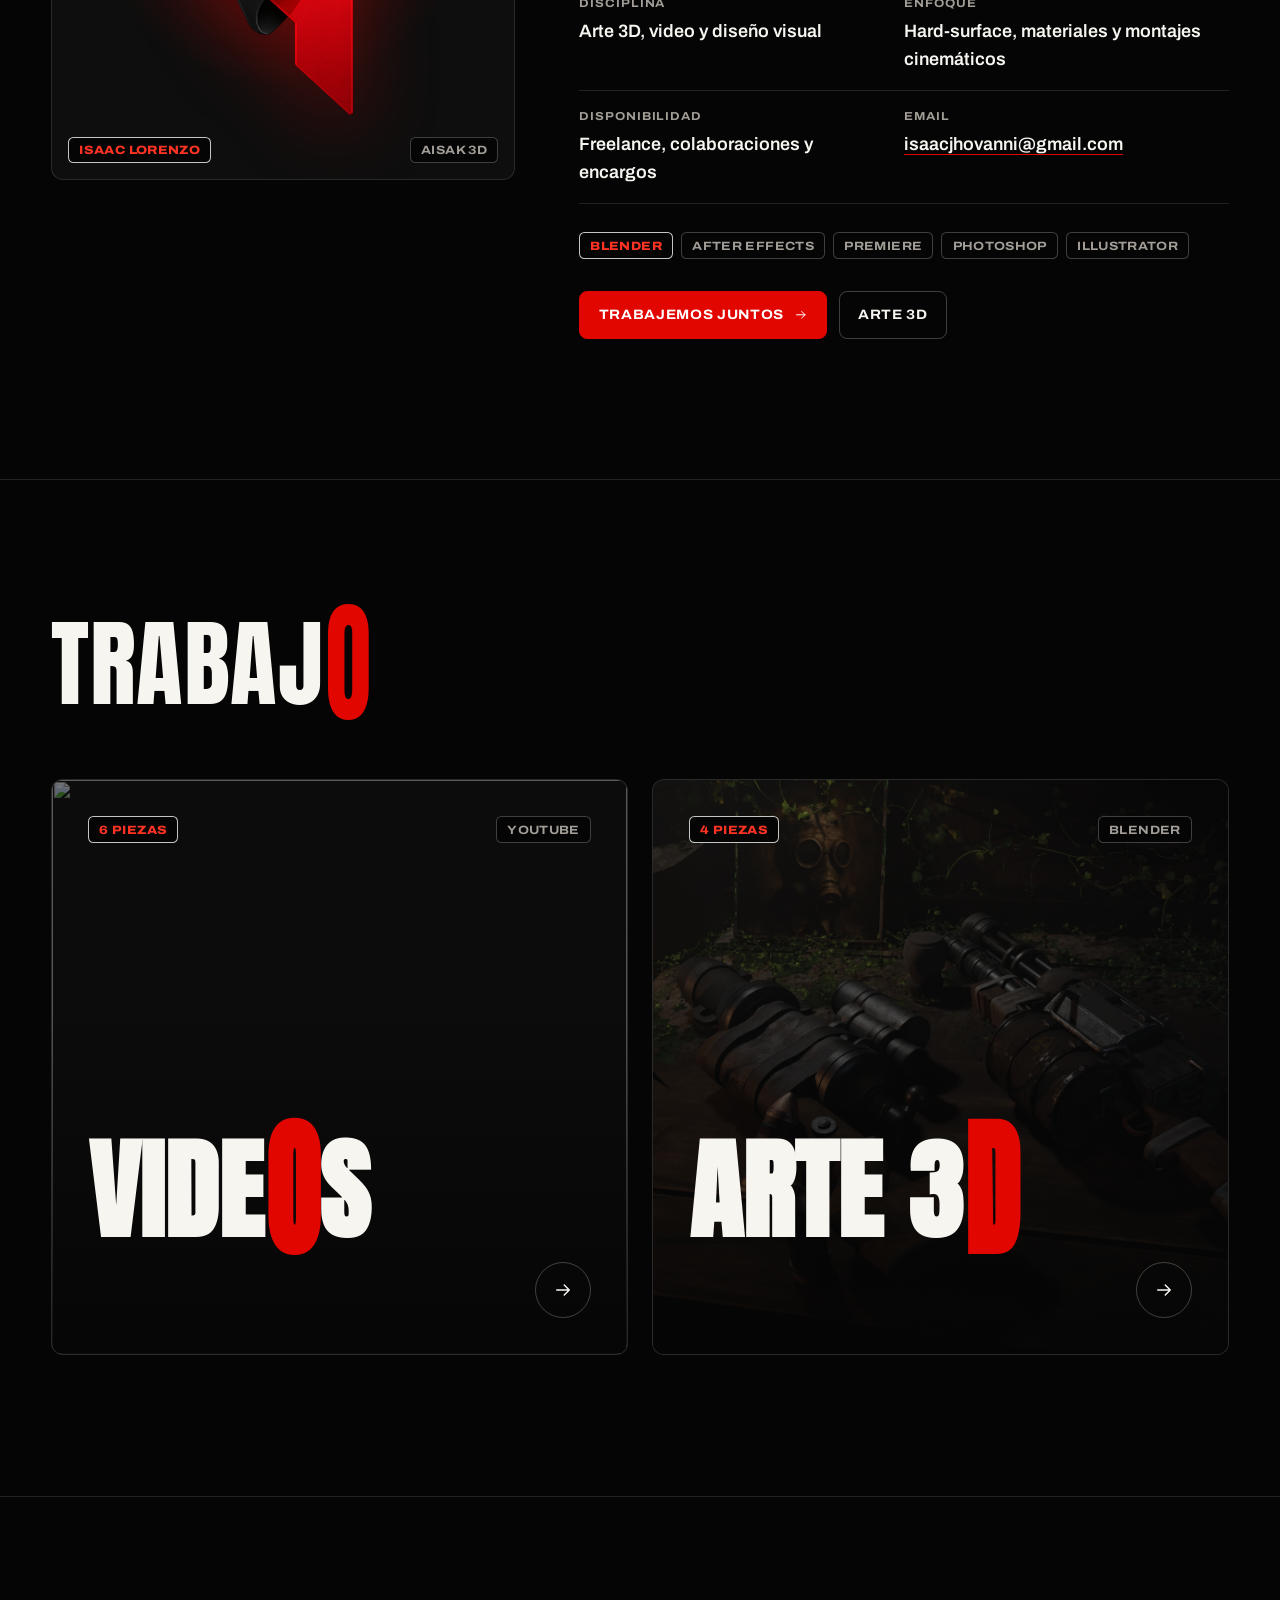
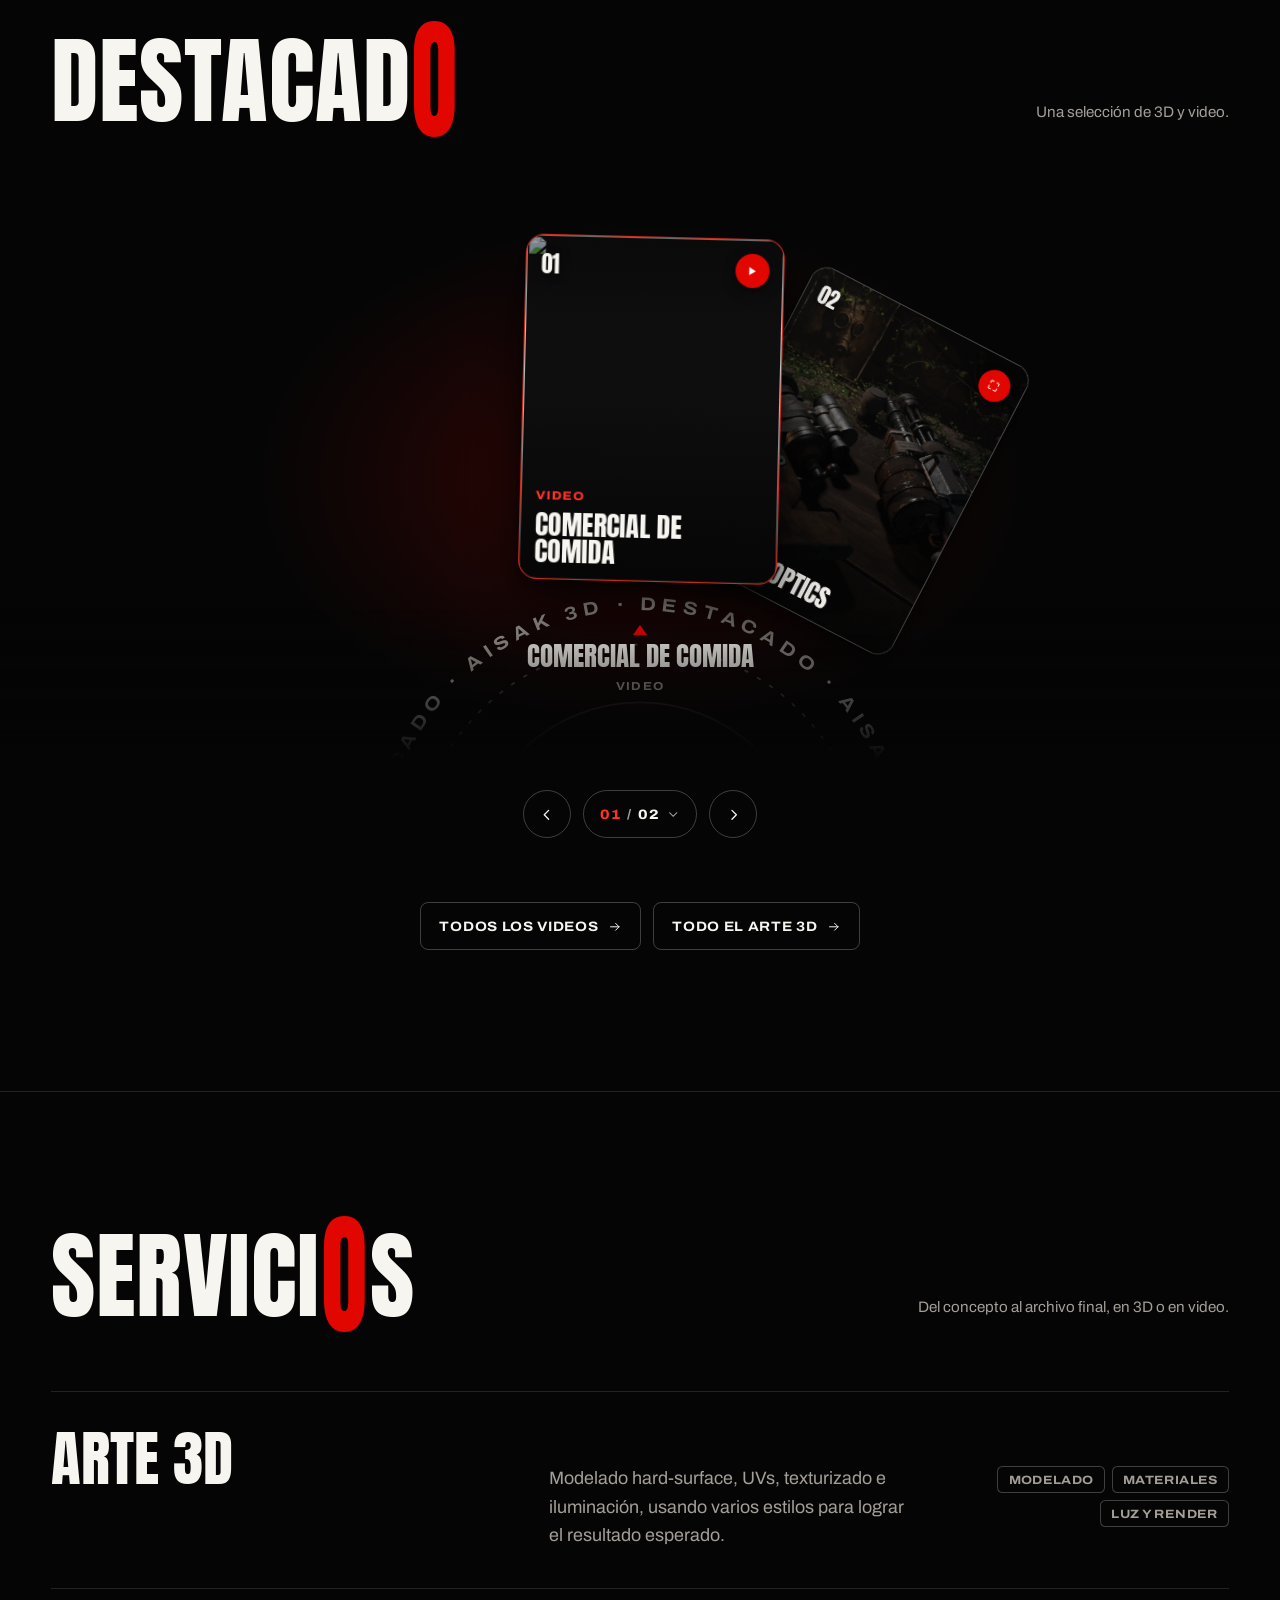
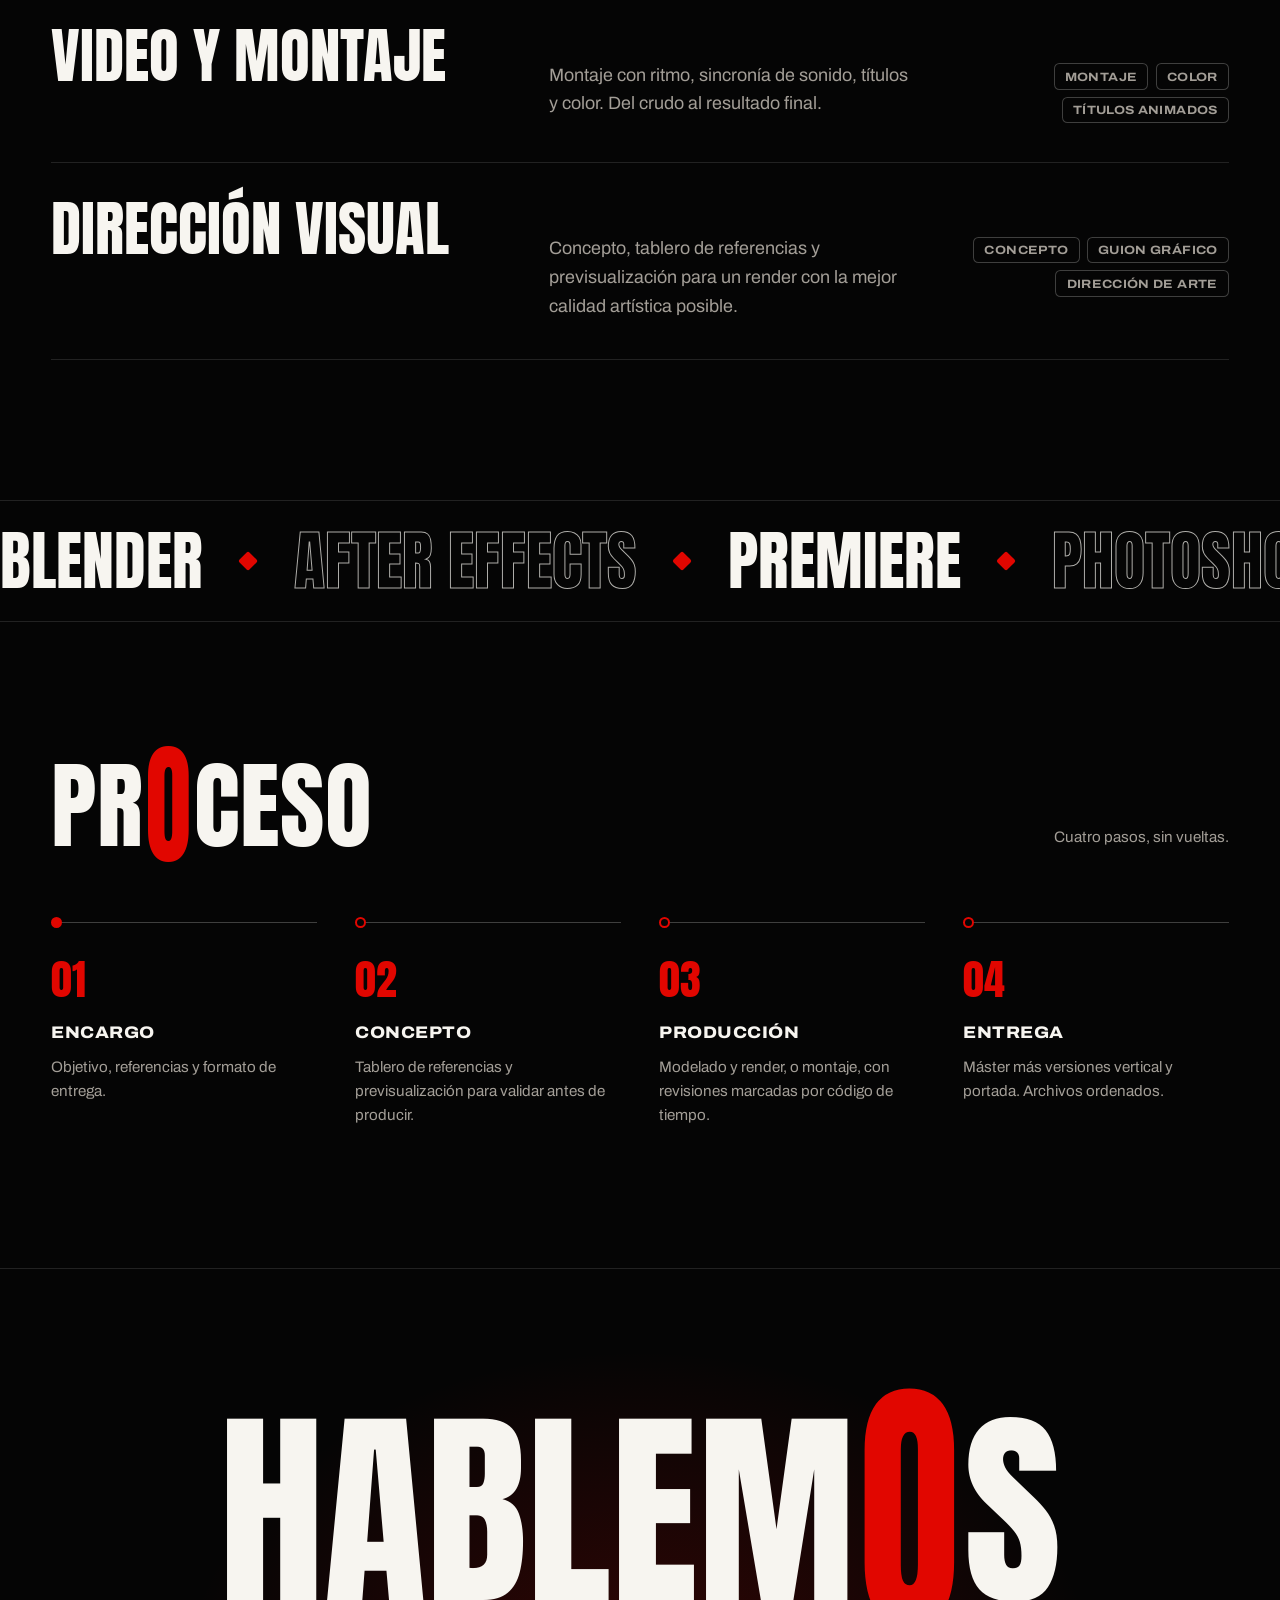
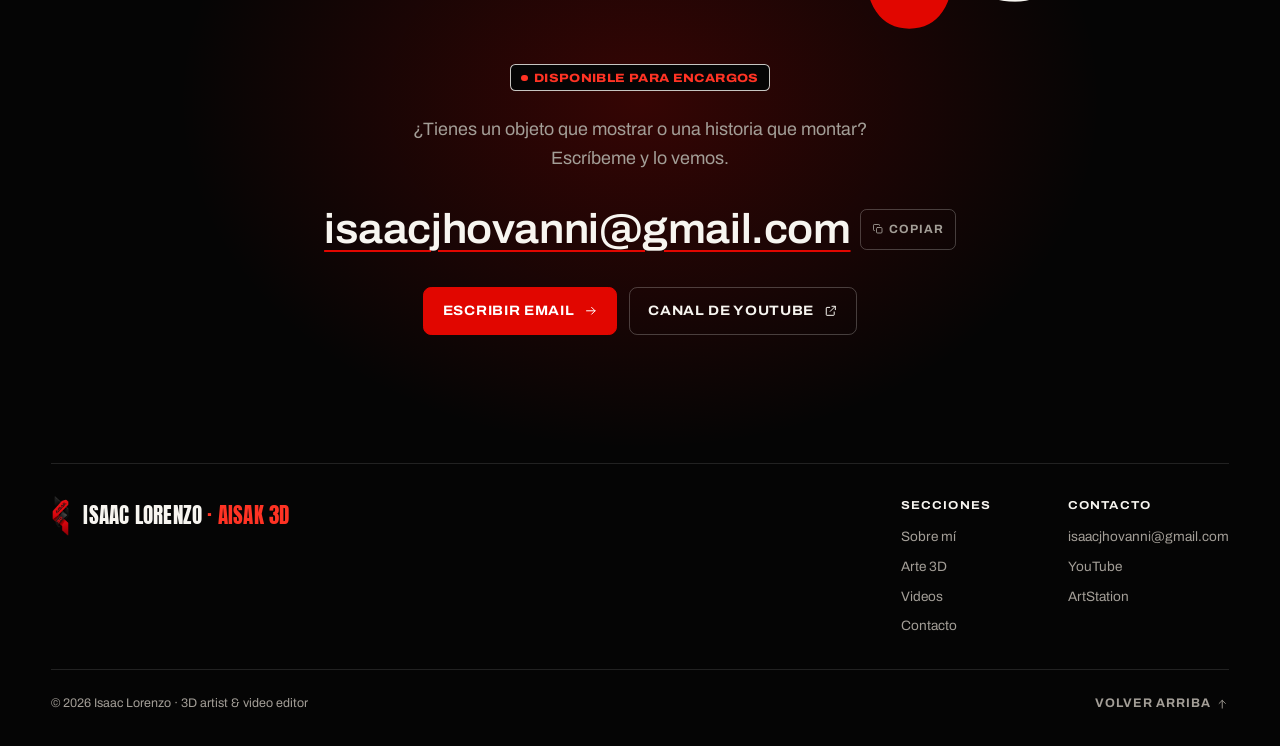
==== commit b9accad1: "Textos nuevos y descripciones de los renders - «Sobre mí»: nuevo texto de presentación y de enfoque." ====
--- a/index.html
+++ b/index.html
@@ -21,7 +21,7 @@
 <link rel="preconnect" href="https://fonts.gstatic.com" crossorigin />
 <link href="https://fonts.googleapis.com/css2?family=Anton&display=block" rel="stylesheet" />
 <link href="https://fonts.googleapis.com/css2?family=Archivo:wdth,wght@62..125,100..900&display=swap" rel="stylesheet" />
-<link rel="stylesheet" href="styles.css?v=8" />
+<link rel="stylesheet" href="styles.css?v=9" />
 </head>
 <body>
 
@@ -84,9 +84,9 @@
           <span class="pill pill--muted">AISAK 3D</span>
         </div>
         <div data-reveal>
-          <p class="about__lead">Soy Isaac, artista 3D y editor. <em>Mezclo objeto y montaje</em> para piezas claras y directas.</p>
+          <p class="about__lead">Soy Isaac, artista 3D, editor de video y alguito más. <em>Mezclo objeto y montaje</em> para piezas publicitarias y creativas.</p>
           <div class="about__text">
-            <p>Trabajo 3D (modelado, materiales, iluminación y render) y video (montaje, ritmo y color). Me interesa lo esencial: buena forma, buena luz y un corte a tiempo.</p>
+            <p>Trabajo 3D (modelado, materiales, iluminación y render) y video (montaje, ritmo y color). Me interesa lo esencial y, sobre todo, lo más creativo.</p>
             <p>Si tienes un objeto que mostrar o una historia que montar, escríbeme y lo vemos.</p>
           </div>
           <dl class="facts">
@@ -113,7 +113,6 @@
     <div class="wrap">
       <div class="sec-head">
         <h2 id="work-title" class="title">Trabaj<span class="tall">o</span></h2>
-        <div class="sec-head__side"><p>Dos galerías: las piezas de video publicadas y los renders 3D.</p></div>
       </div>
       <div class="doors">
         <a class="door door--video" href="videos.html" data-reveal>
@@ -122,7 +121,6 @@
           <div>
             <h3 class="door__title">Vide<span class="tall">o</span>s</h3>
             <div class="door__bottom">
-              <p class="door__desc">Comerciales, motion graphics y montajes musicales. Se reproducen sin salir de la web.</p>
               <span class="door__go" aria-hidden="true"><svg class="icon"><use href="#i-arrow"/></svg></span>
             </div>
           </div>
@@ -133,7 +131,6 @@
           <div>
             <h3 class="door__title">Arte 3<span class="tall">D</span></h3>
             <div class="door__bottom">
-              <p class="door__desc">Objetos, materiales y luz. Modelado, texturizado y render en Blender.</p>
               <span class="door__go" aria-hidden="true"><svg class="icon"><use href="#i-arrow"/></svg></span>
             </div>
           </div>
@@ -167,17 +164,17 @@
       <div class="svc-list">
         <div class="svc" data-reveal>
           <h3>Arte 3D</h3>
-          <p>Modelado hard-surface, UVs limpias, materiales PBR e iluminación para fotogramas que aguantan pantalla grande.</p>
+          <p>Modelado hard-surface, UVs, texturizado e iluminación, usando varios estilos para lograr el resultado esperado.</p>
           <ul><li class="pill pill--muted">Modelado</li><li class="pill pill--muted">Materiales</li><li class="pill pill--muted">Luz y render</li></ul>
         </div>
         <div class="svc" data-reveal>
           <h3>Video y montaje</h3>
-          <p>Montaje con ritmo, sincronía de sonido, títulos y color. Del bruto al corte final listo para publicar.</p>
+          <p>Montaje con ritmo, sincronía de sonido, títulos y color. Del crudo al resultado final.</p>
           <ul><li class="pill pill--muted">Montaje</li><li class="pill pill--muted">Color</li><li class="pill pill--muted">Títulos animados</li></ul>
         </div>
         <div class="svc" data-reveal>
           <h3>Dirección visual</h3>
-          <p>Concepto, tablero de referencias y previsualización para que 3D y video hablen el mismo idioma.</p>
+          <p>Concepto, tablero de referencias y previsualización para un render con la mejor calidad artística posible.</p>
           <ul><li class="pill pill--muted">Concepto</li><li class="pill pill--muted">Guion gráfico</li><li class="pill pill--muted">Dirección de arte</li></ul>
         </div>
       </div>
@@ -248,7 +245,7 @@
 
 </main>
 
-<script src="assets/site.js?v=8" defer></script>
-<script src="assets/projects.js?v=8" defer></script>
+<script src="assets/site.js?v=9" defer></script>
+<script src="assets/projects.js?v=9" defer></script>
 </body>
 </html>
--- a/styles.css
+++ b/styles.css
@@ -239,7 +239,7 @@
 .door:hover .door__bg { transform: scale(1.045); opacity: .75; }
 .door__top { display: flex; justify-content: space-between; gap: 1rem; flex-wrap: wrap; }
 .door__title { font-family: var(--f-display); font-size: clamp(3.4rem, 2rem + 6vw, 7.5rem); line-height: .86; text-transform: uppercase; margin-bottom: .22em; }
-.door__bottom { display: flex; align-items: flex-end; justify-content: space-between; gap: 1rem; }
+.door__bottom { display: flex; align-items: flex-end; justify-content: flex-end; gap: 1rem; }
 .door__desc { max-width: 34ch; color: rgba(247, 245, 240, .78); font-size: .98rem; }
 .door__go {
   flex: none; display: grid; place-items: center; width: 3.5rem; height: 3.5rem; border-radius: 50%;
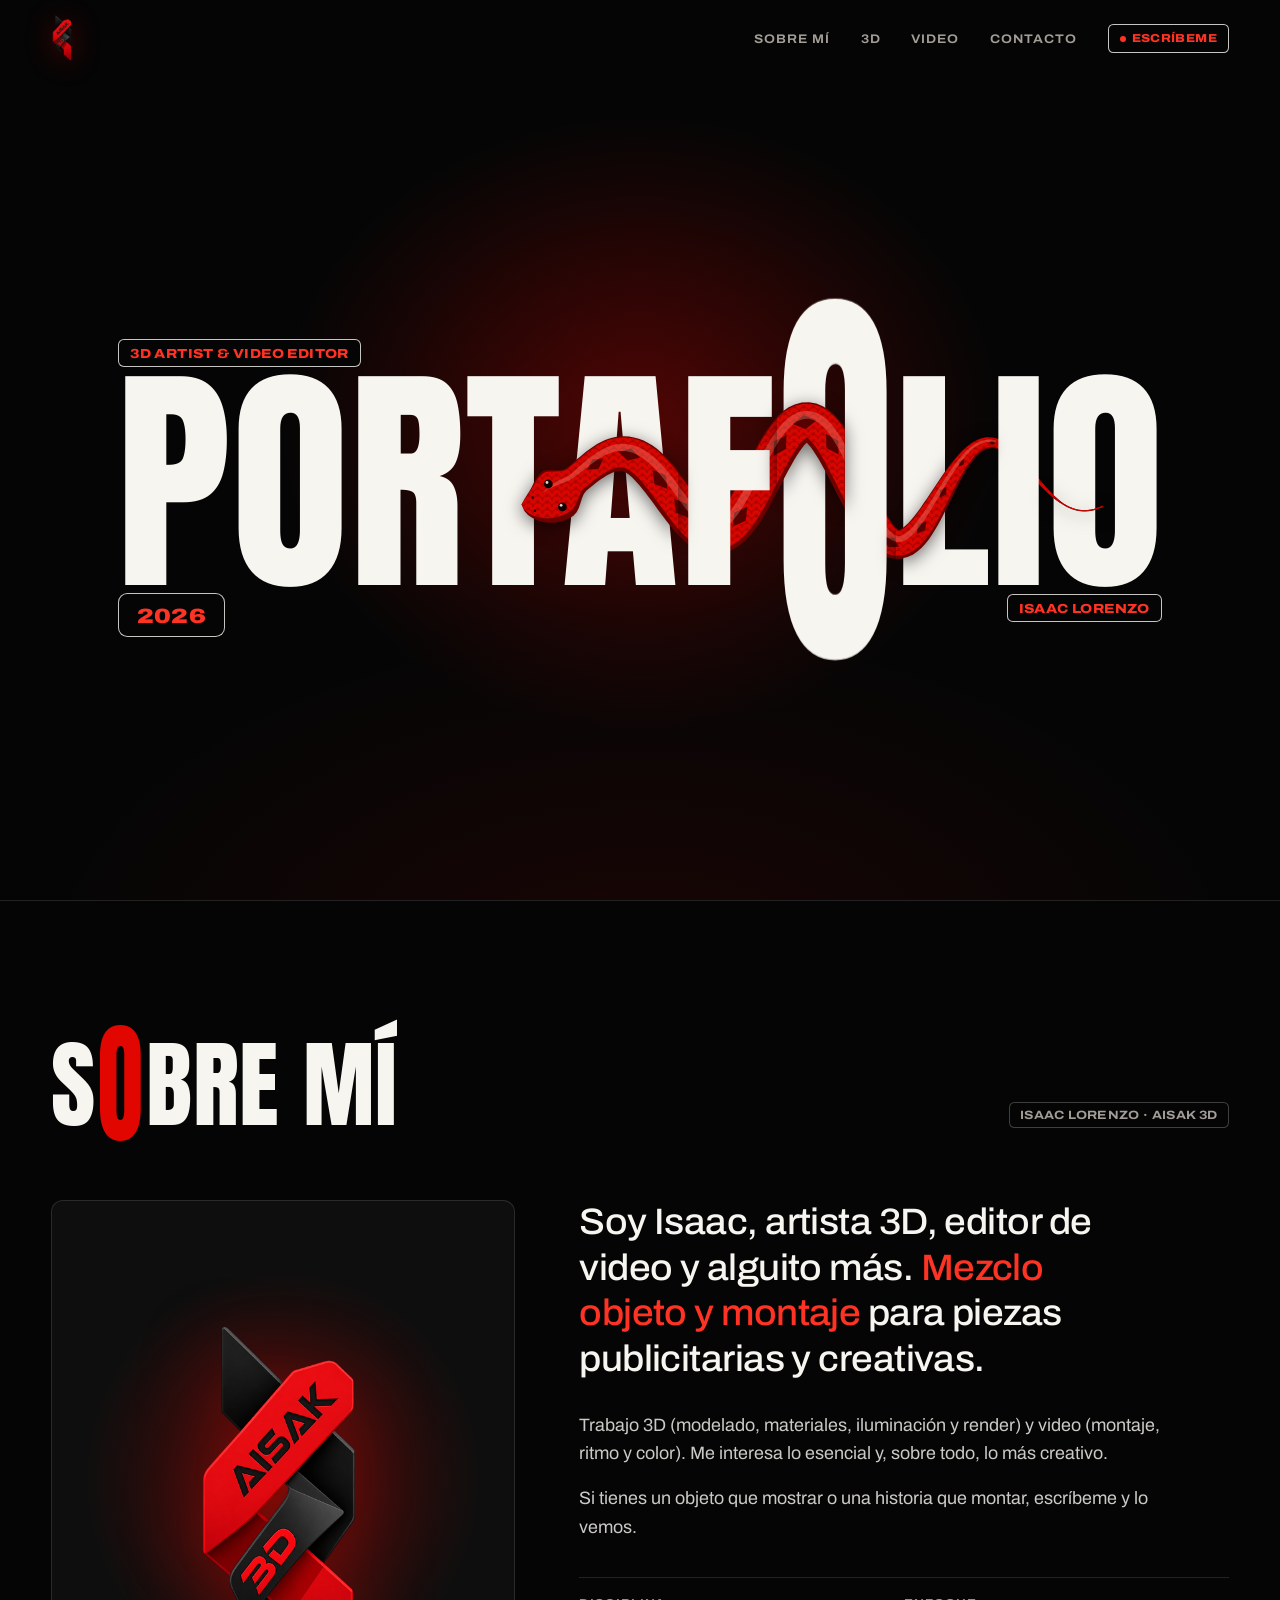
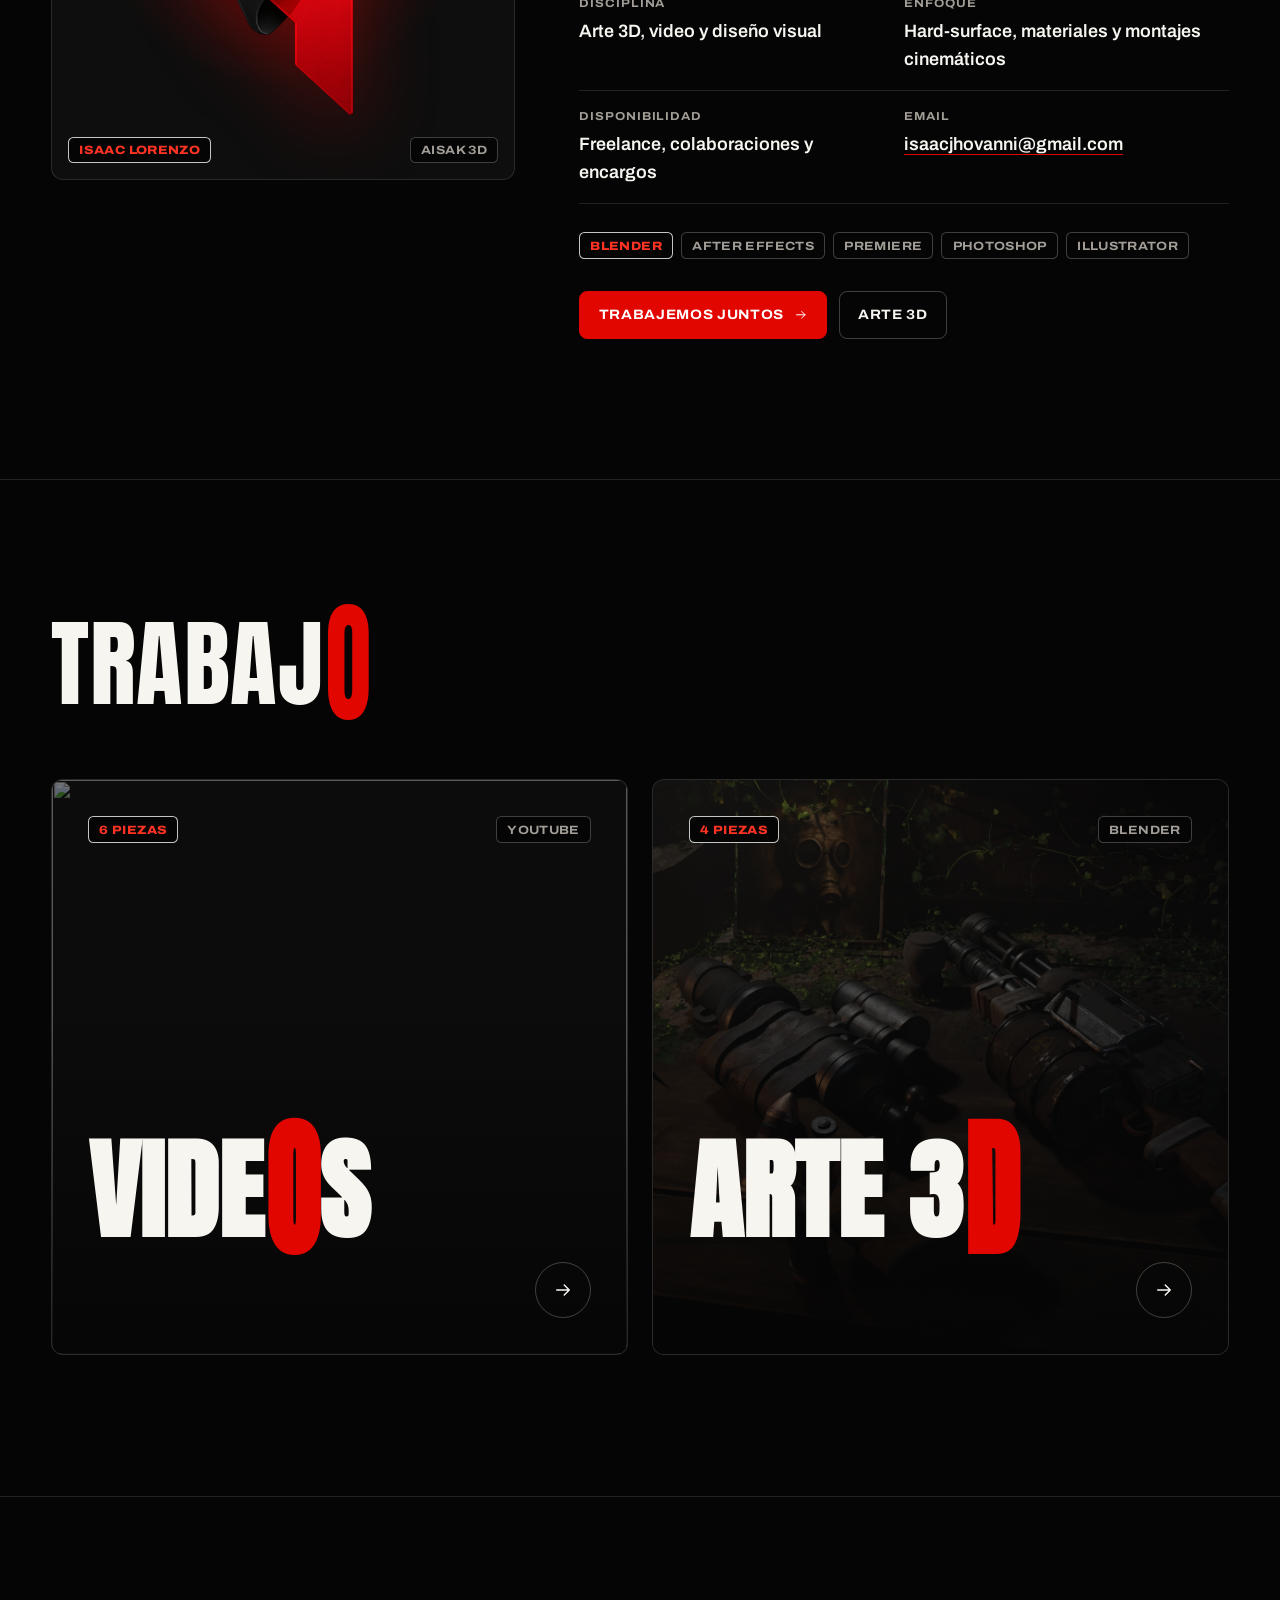
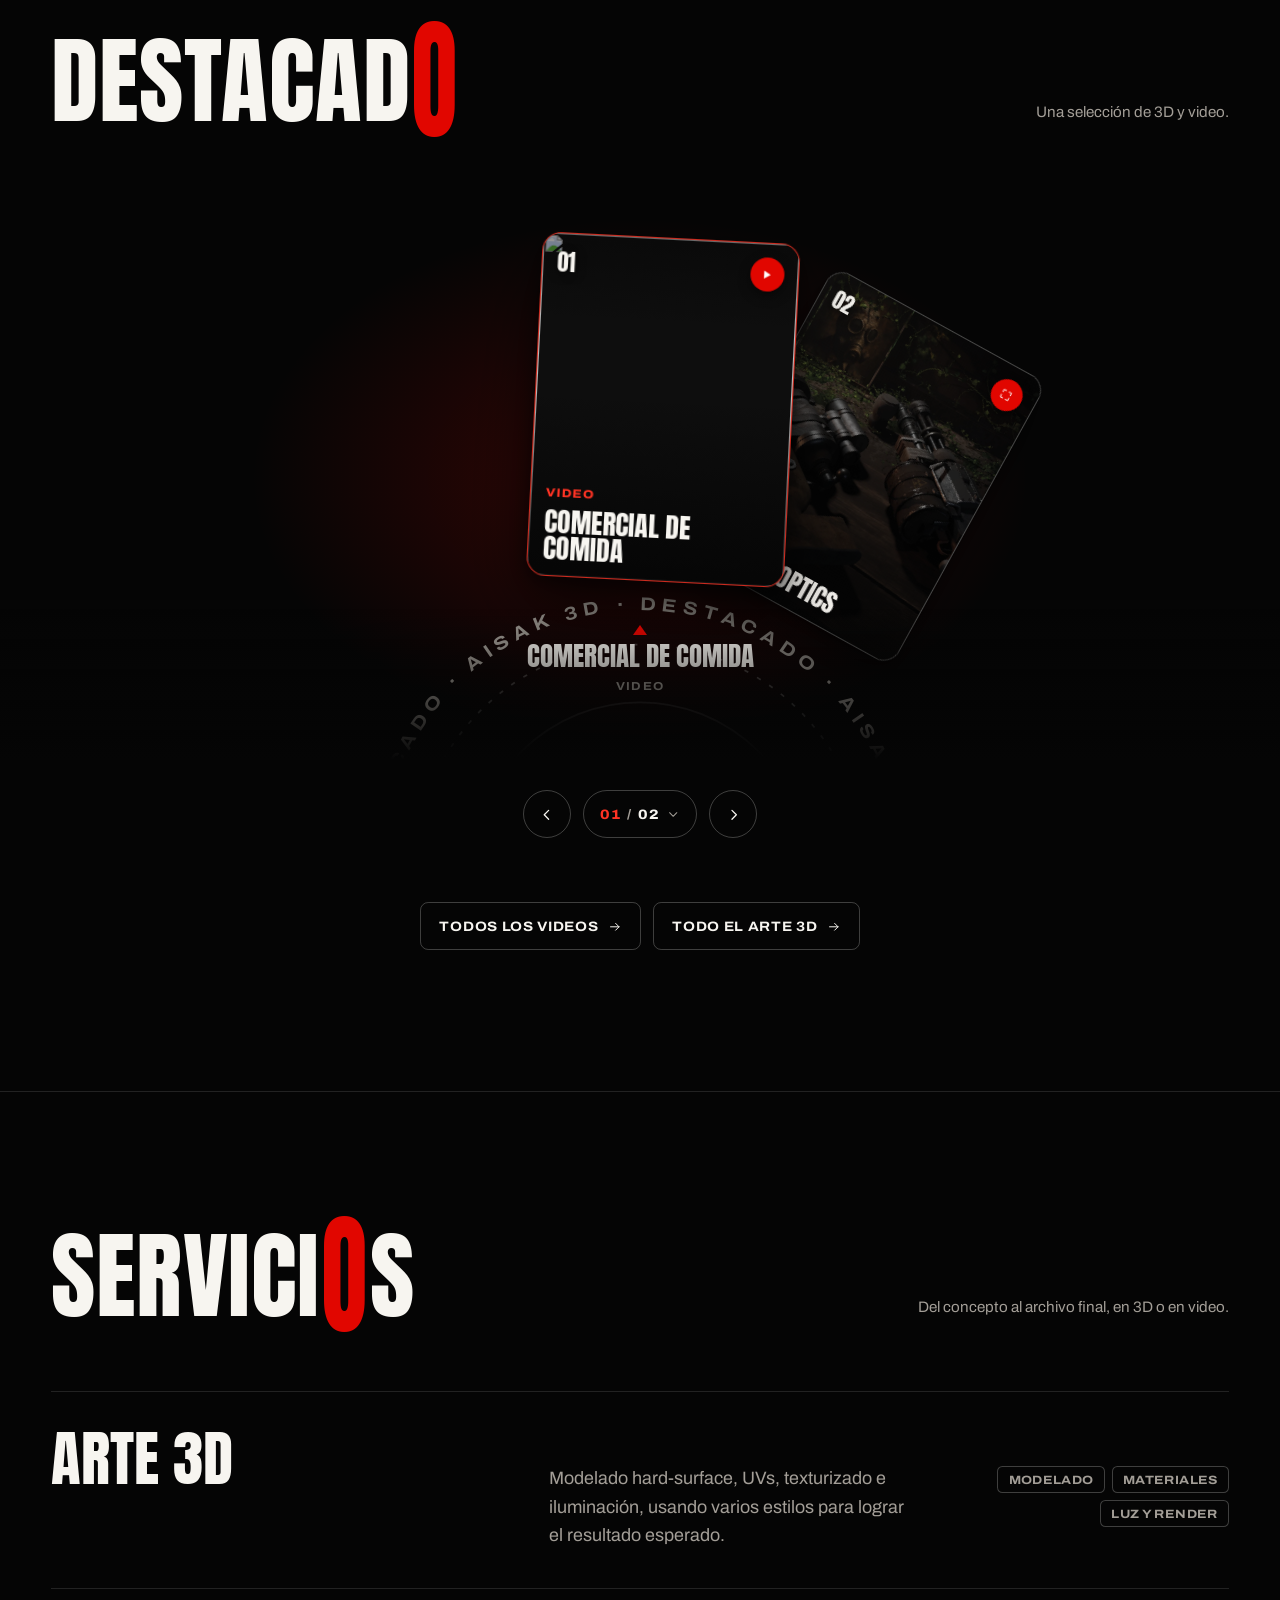
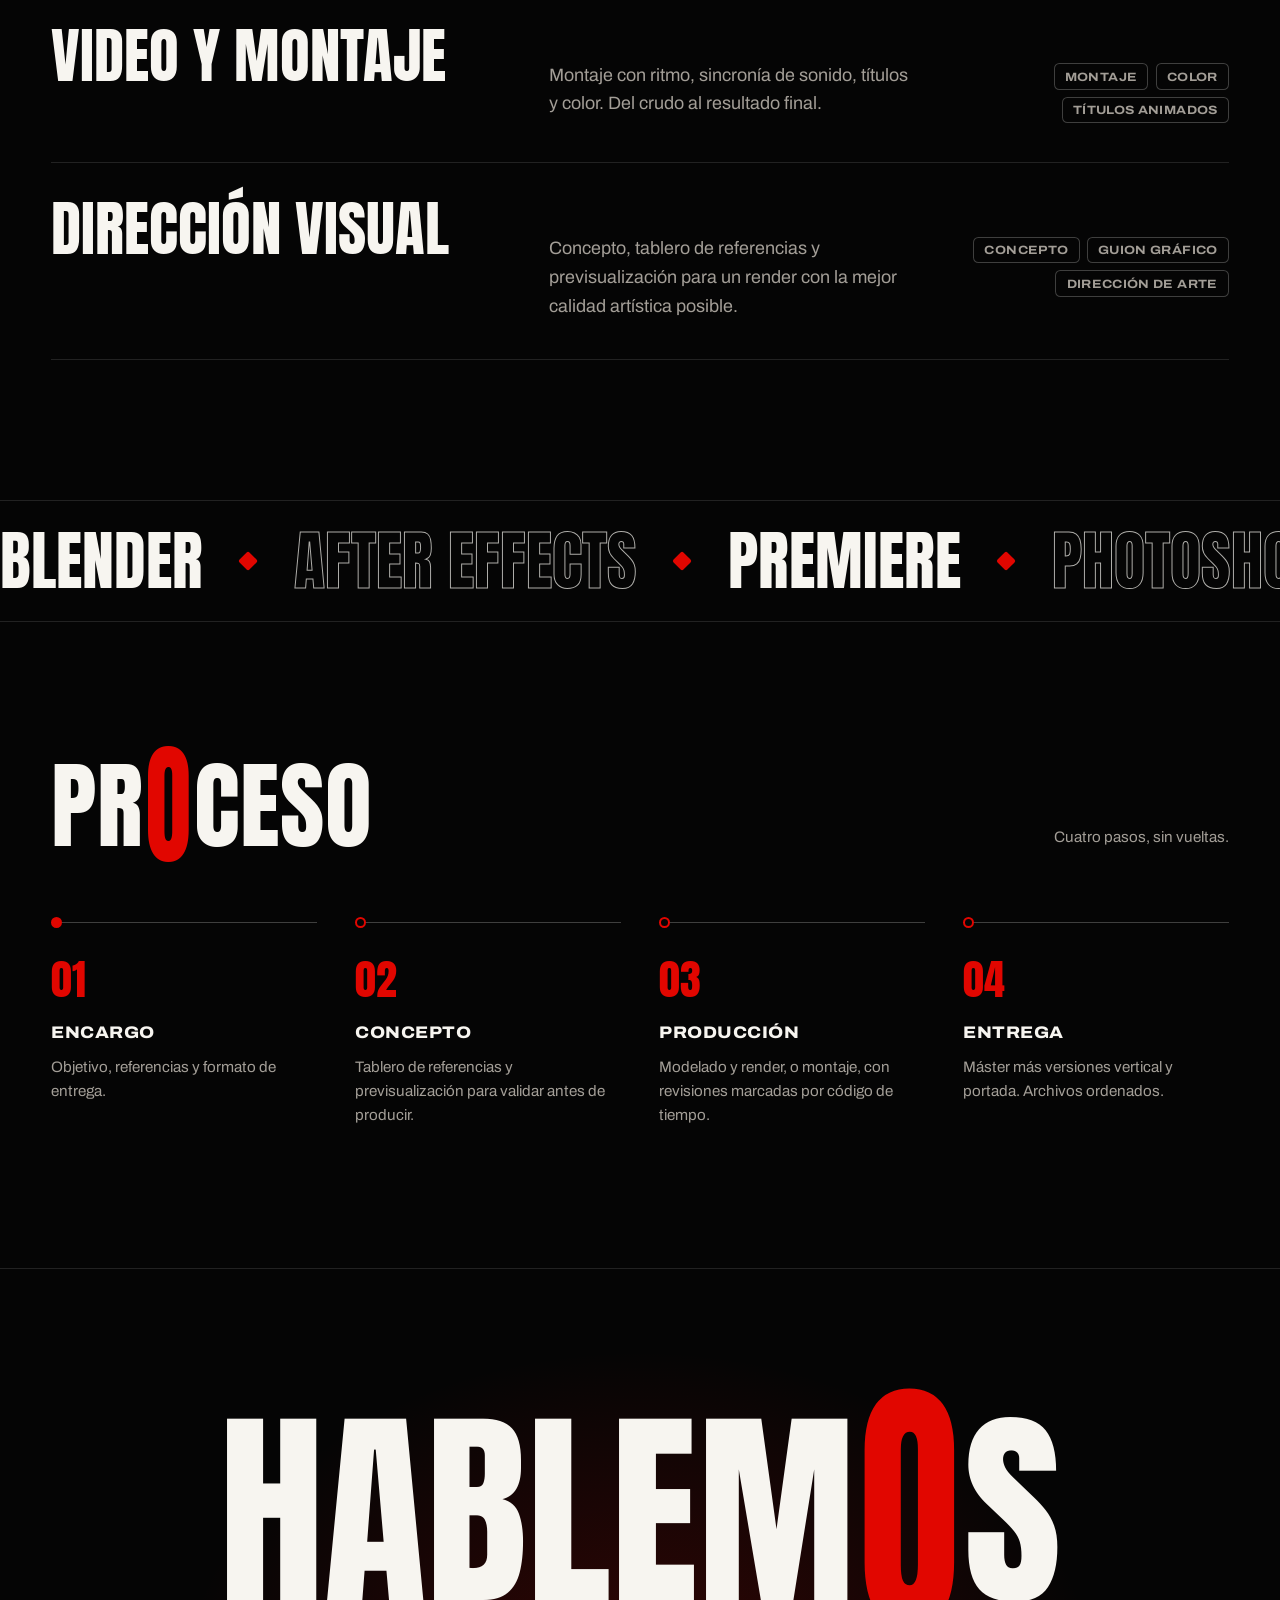
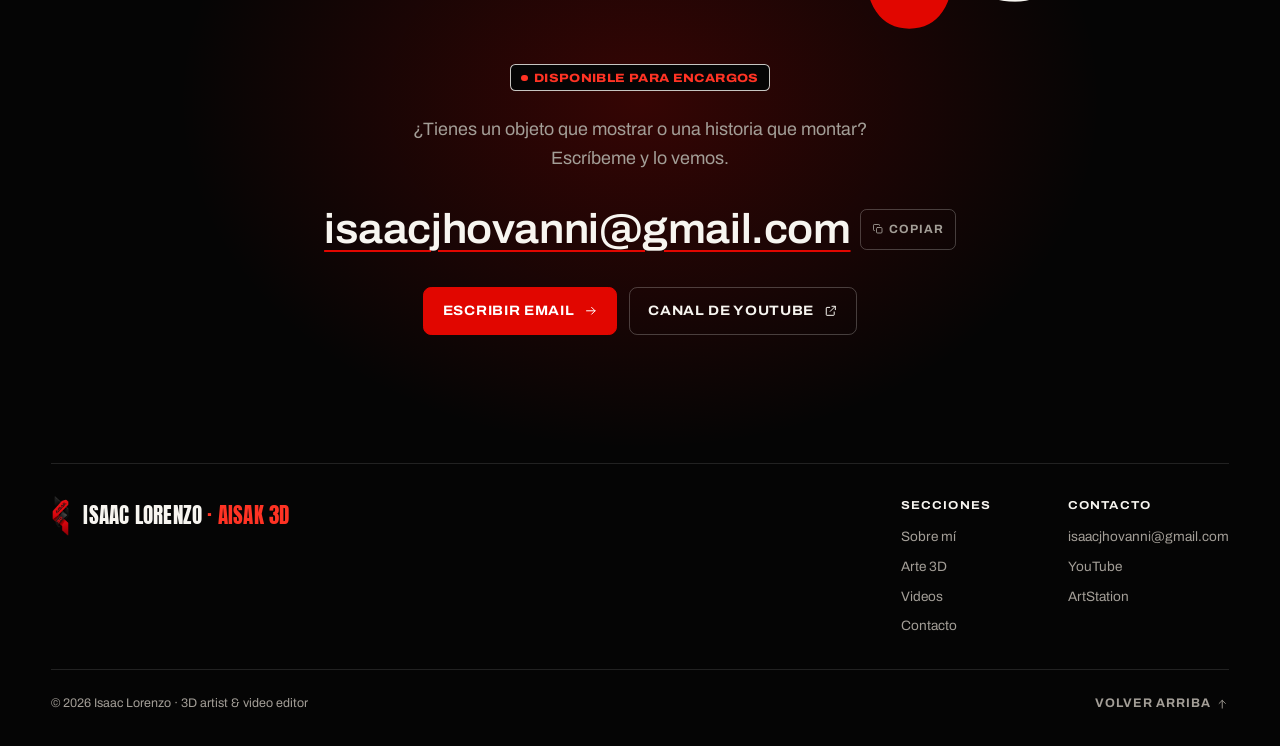
==== commit 82102b4d: "La rueda de proyectos ya no pasa por encima del header Las capas de la rueda (z-index 200–301) no te" ====
--- a/index.html
+++ b/index.html
@@ -21,7 +21,7 @@
 <link rel="preconnect" href="https://fonts.gstatic.com" crossorigin />
 <link href="https://fonts.googleapis.com/css2?family=Anton&display=block" rel="stylesheet" />
 <link href="https://fonts.googleapis.com/css2?family=Archivo:wdth,wght@62..125,100..900&display=swap" rel="stylesheet" />
-<link rel="stylesheet" href="styles.css?v=9" />
+<link rel="stylesheet" href="styles.css?v=10" />
 </head>
 <body>
 
@@ -245,7 +245,7 @@
 
 </main>
 
-<script src="assets/site.js?v=9" defer></script>
-<script src="assets/projects.js?v=9" defer></script>
+<script src="assets/site.js?v=10" defer></script>
+<script src="assets/projects.js?v=10" defer></script>
 </body>
 </html>
--- a/styles.css
+++ b/styles.css
@@ -248,7 +248,7 @@
 .door:hover .door__go { background: var(--red); border-color: var(--red); rotate: -45deg; }
 
 /* ============ RUEDA DE PROYECTOS (generada por assets/projects.js) ============ */
-.showcase { position: relative; }
+.showcase { position: relative; isolation: isolate; } /* las capas de la rueda (z 200–301) se quedan dentro y nunca pasan por encima del header (z 50) */
 .wheel__stage {
   position: relative; height: var(--h, 70vh); overflow: hidden;
   width: var(--vw, 100vw); margin-left: calc(50% - var(--vw, 100vw) / 2); /* --vw = ancho sin barra de scroll (site.js) */
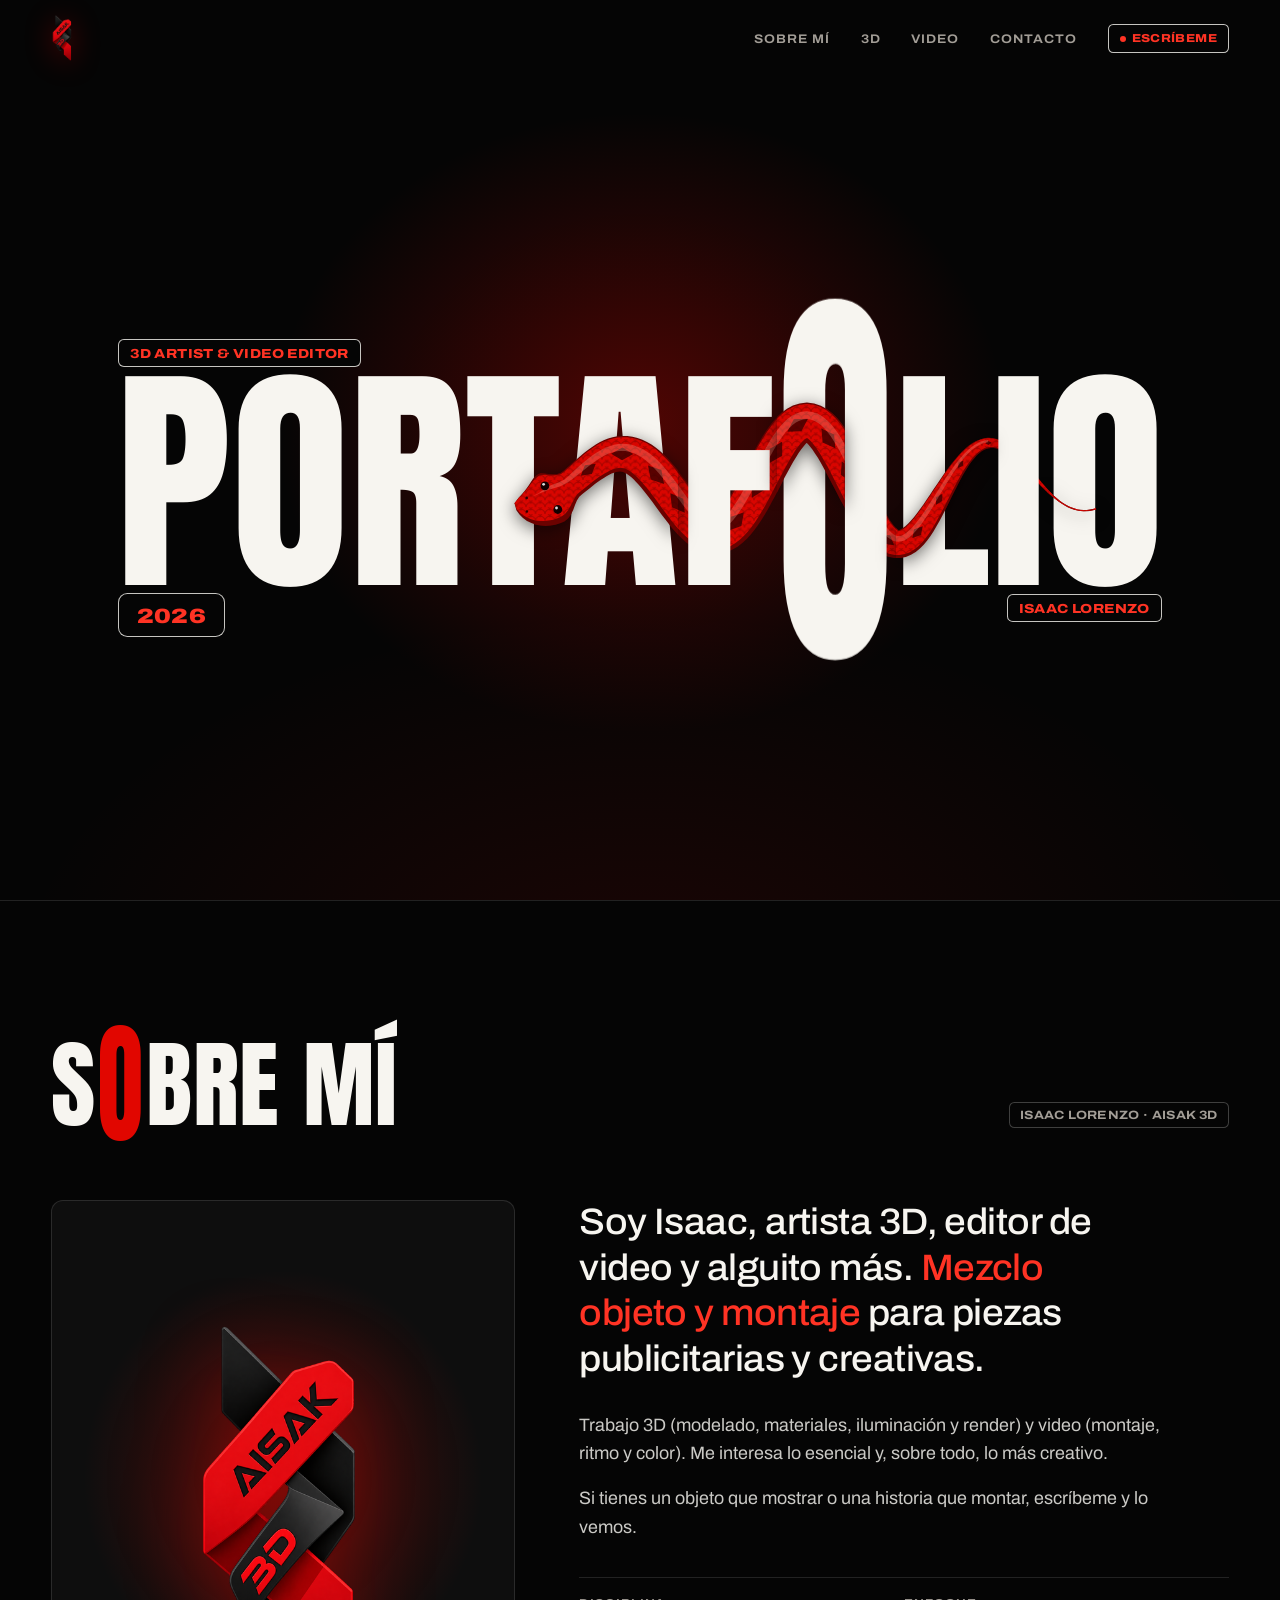
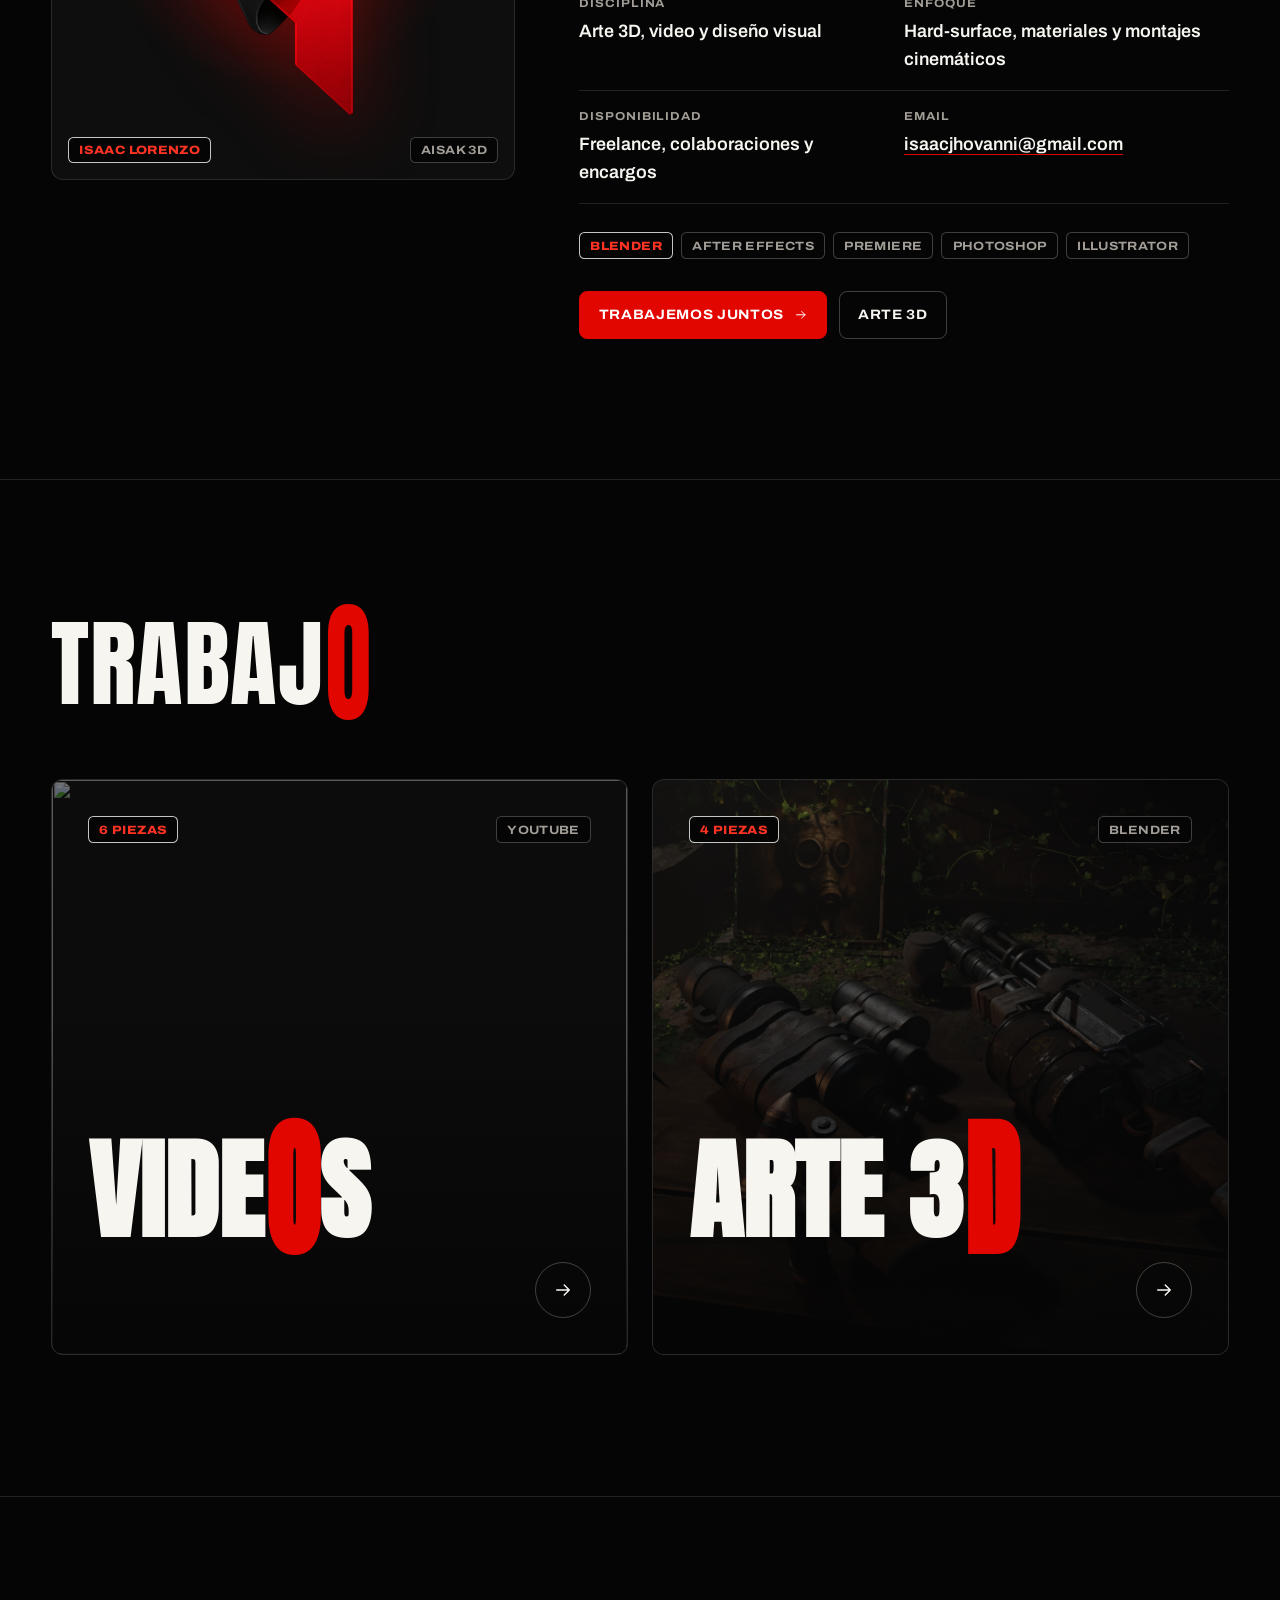
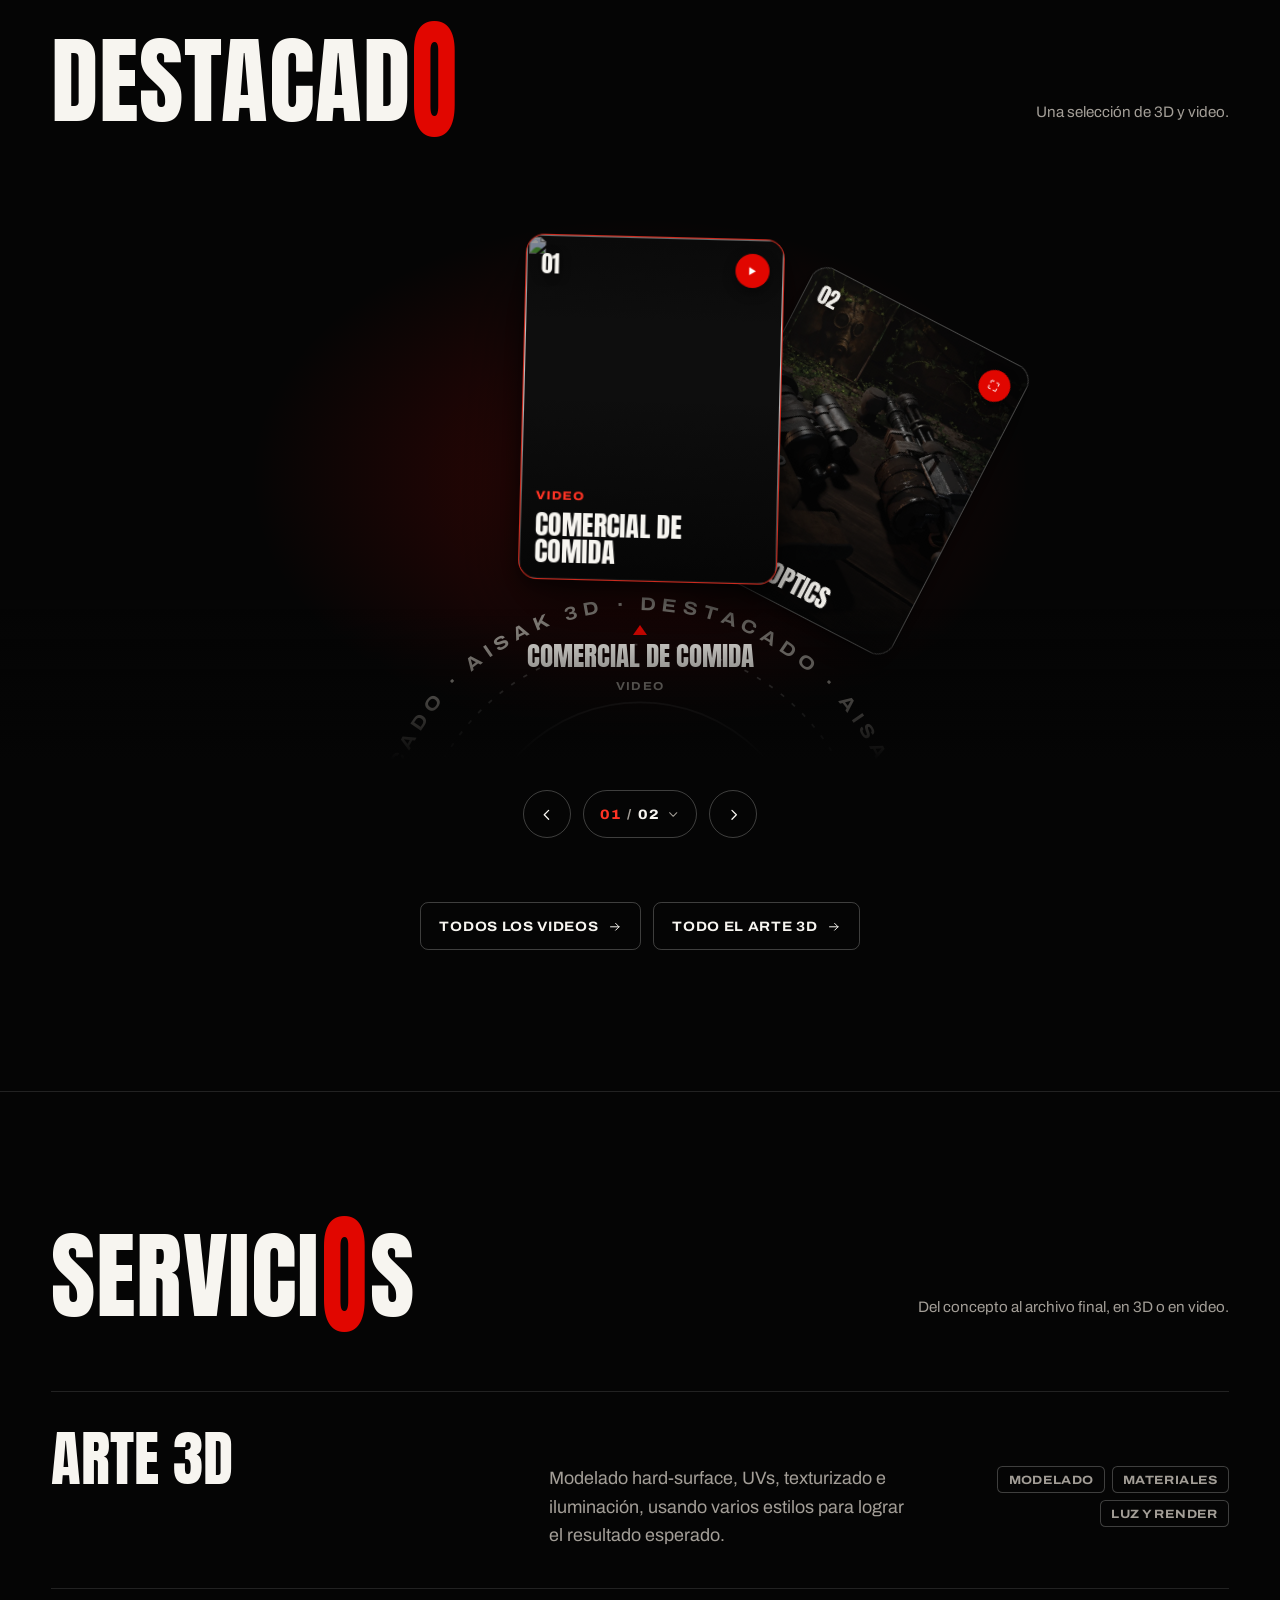
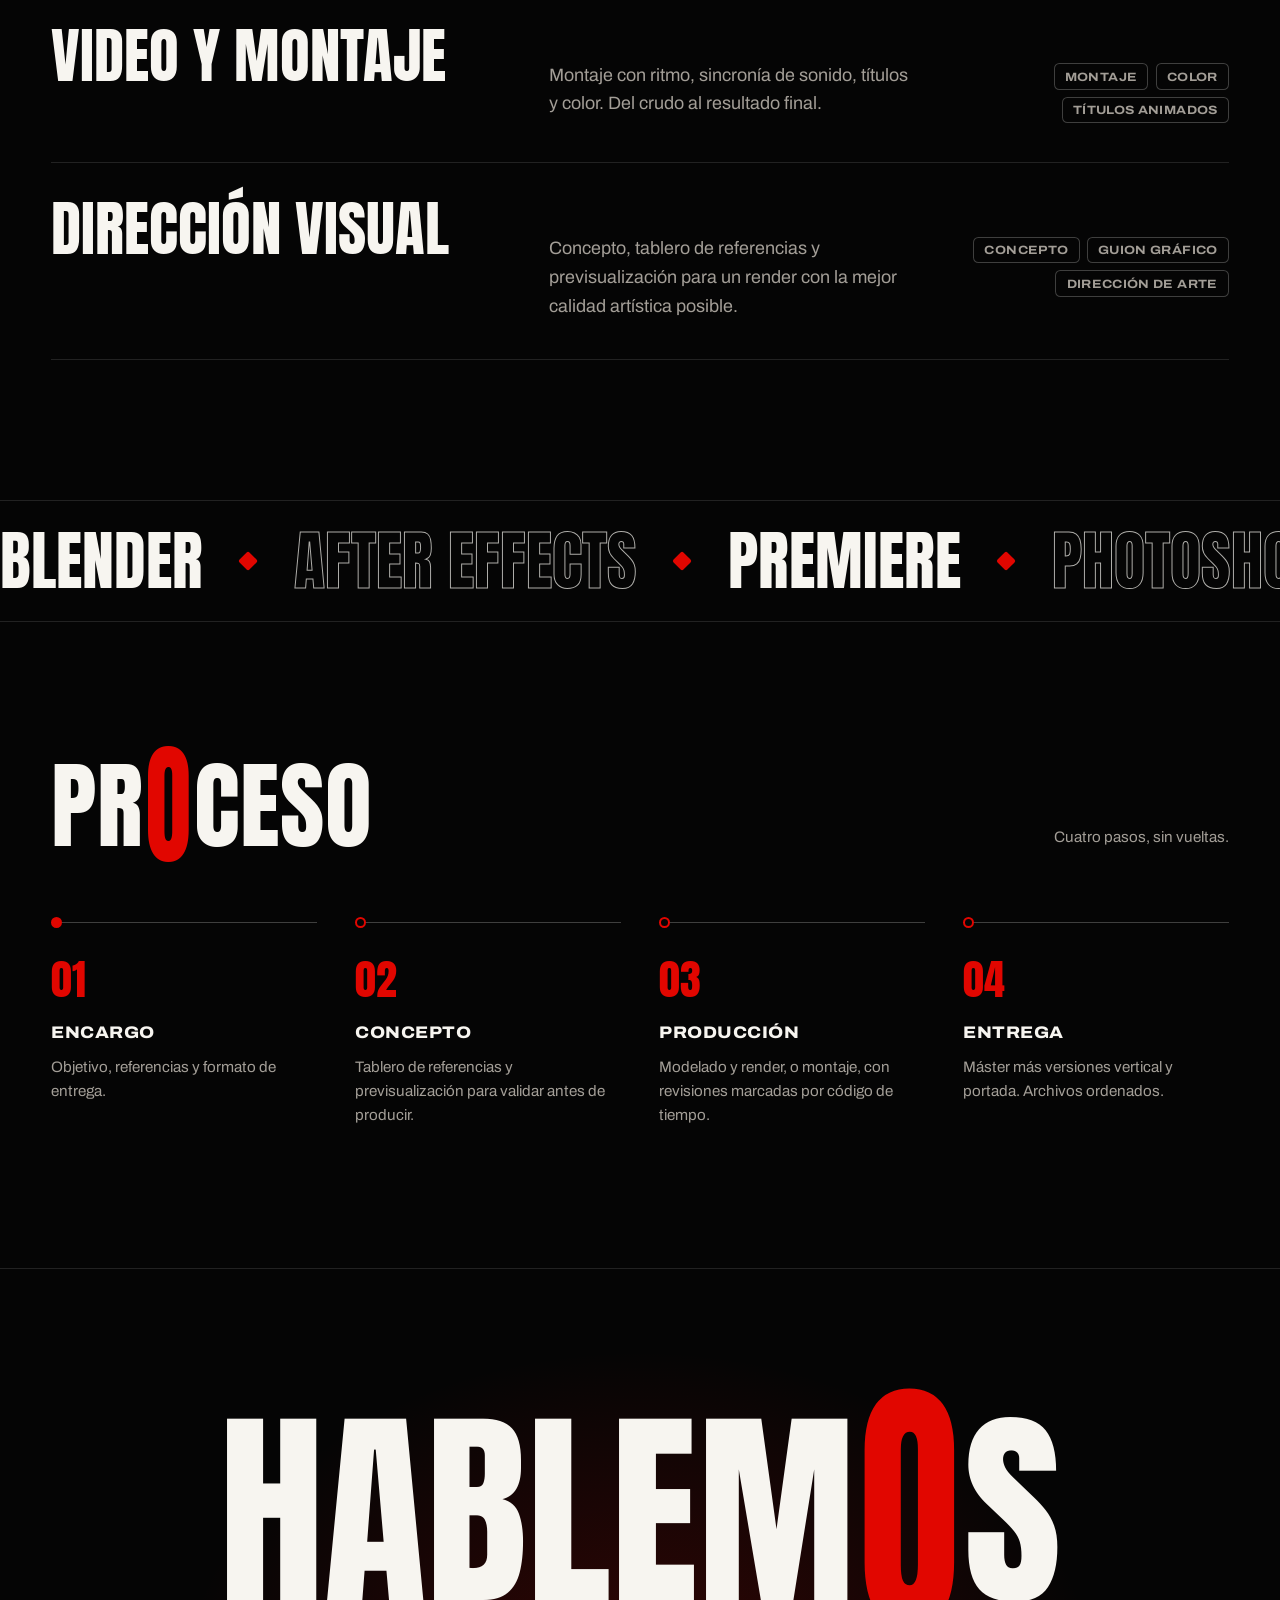
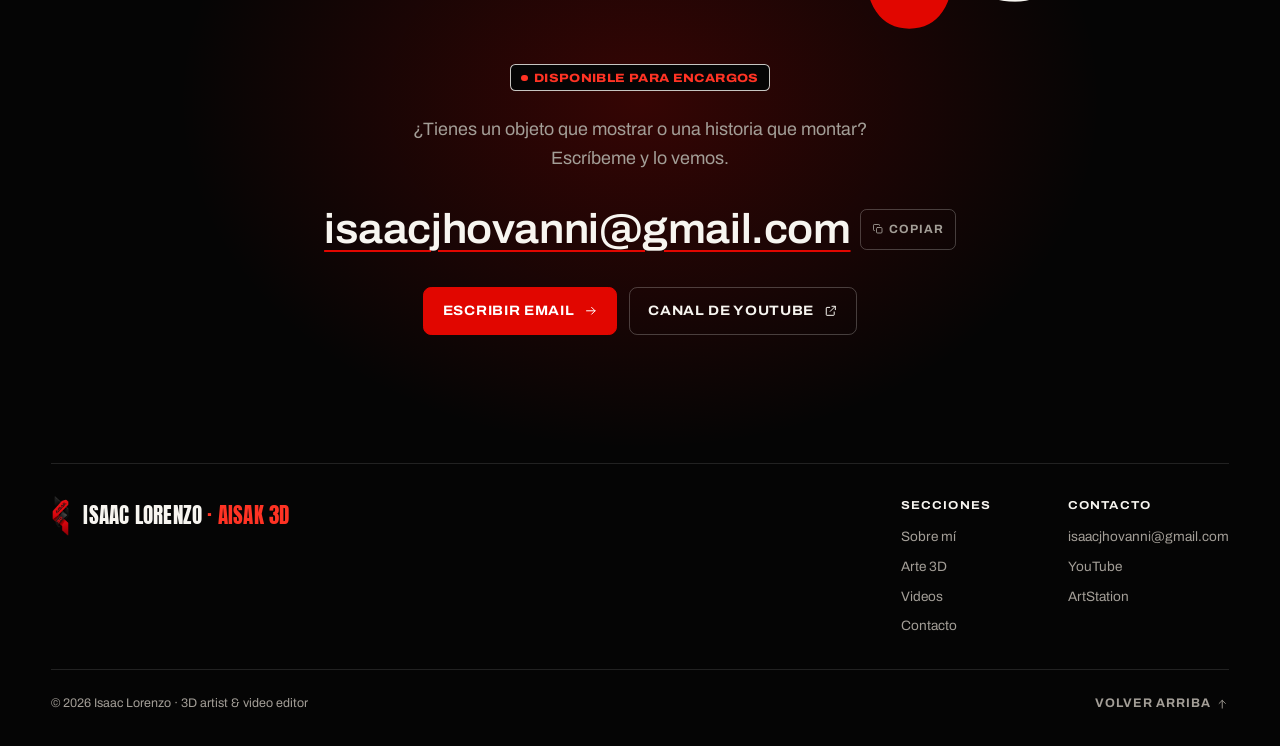
==== commit 1723d80e: "Prepara la dirección isaaclorenzo.github.io - Web y panel deducen su repositorio de la dirección de " ====
--- a/index.html
+++ b/index.html
@@ -9,19 +9,19 @@
 <meta property="og:type" content="website" />
 <meta property="og:title" content="Isaac Lorenzo — 3D Artist &amp; Video Editor" />
 <meta property="og:description" content="Arte 3D y video: comerciales, motion graphics y montajes. Portafolio de AISAK 3D." />
-<meta property="og:url" content="https://kratos561.github.io/Portafolio/" />
-<meta property="og:image" content="https://kratos561.github.io/Portafolio/assets/og-portada.jpg" />
+<meta property="og:url" content="https://isaaclorenzo.github.io/" />
+<meta property="og:image" content="https://isaaclorenzo.github.io/assets/og-portada.jpg" />
 <meta property="og:image:width" content="1200" />
 <meta property="og:image:height" content="630" />
 <meta property="og:image:alt" content="Portada PORTAFOLIO de Isaac Lorenzo, 3D artist y video editor" />
 <meta name="twitter:card" content="summary_large_image" />
-<link rel="canonical" href="https://kratos561.github.io/Portafolio/" />
+<link rel="canonical" href="https://isaaclorenzo.github.io/" />
 <link rel="icon" type="image/png" href="assets/favicon.png" />
 <link rel="preconnect" href="https://fonts.googleapis.com" />
 <link rel="preconnect" href="https://fonts.gstatic.com" crossorigin />
 <link href="https://fonts.googleapis.com/css2?family=Anton&display=block" rel="stylesheet" />
 <link href="https://fonts.googleapis.com/css2?family=Archivo:wdth,wght@62..125,100..900&display=swap" rel="stylesheet" />
-<link rel="stylesheet" href="styles.css?v=10" />
+<link rel="stylesheet" href="styles.css?v=11" />
 </head>
 <body>
 
@@ -245,7 +245,7 @@
 
 </main>
 
-<script src="assets/site.js?v=10" defer></script>
-<script src="assets/projects.js?v=10" defer></script>
+<script src="assets/site.js?v=11" defer></script>
+<script src="assets/projects.js?v=11" defer></script>
 </body>
 </html>
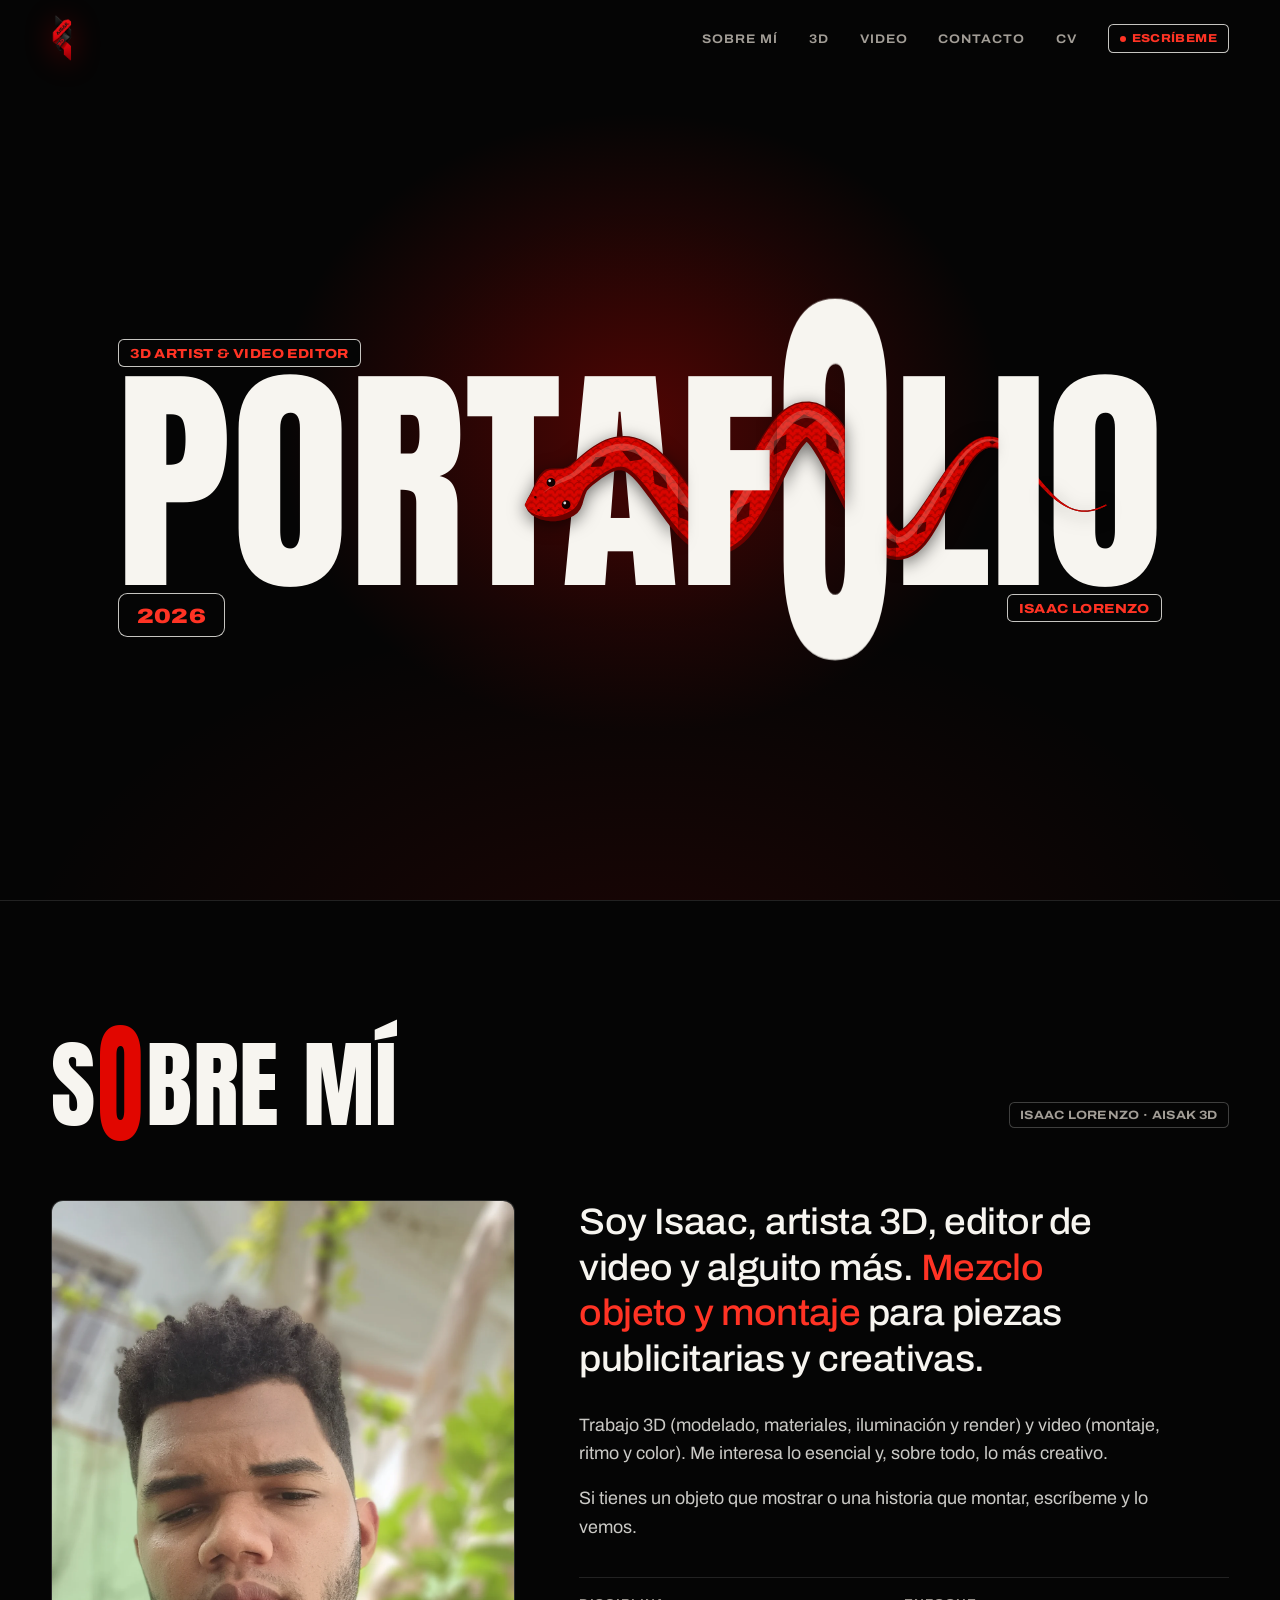
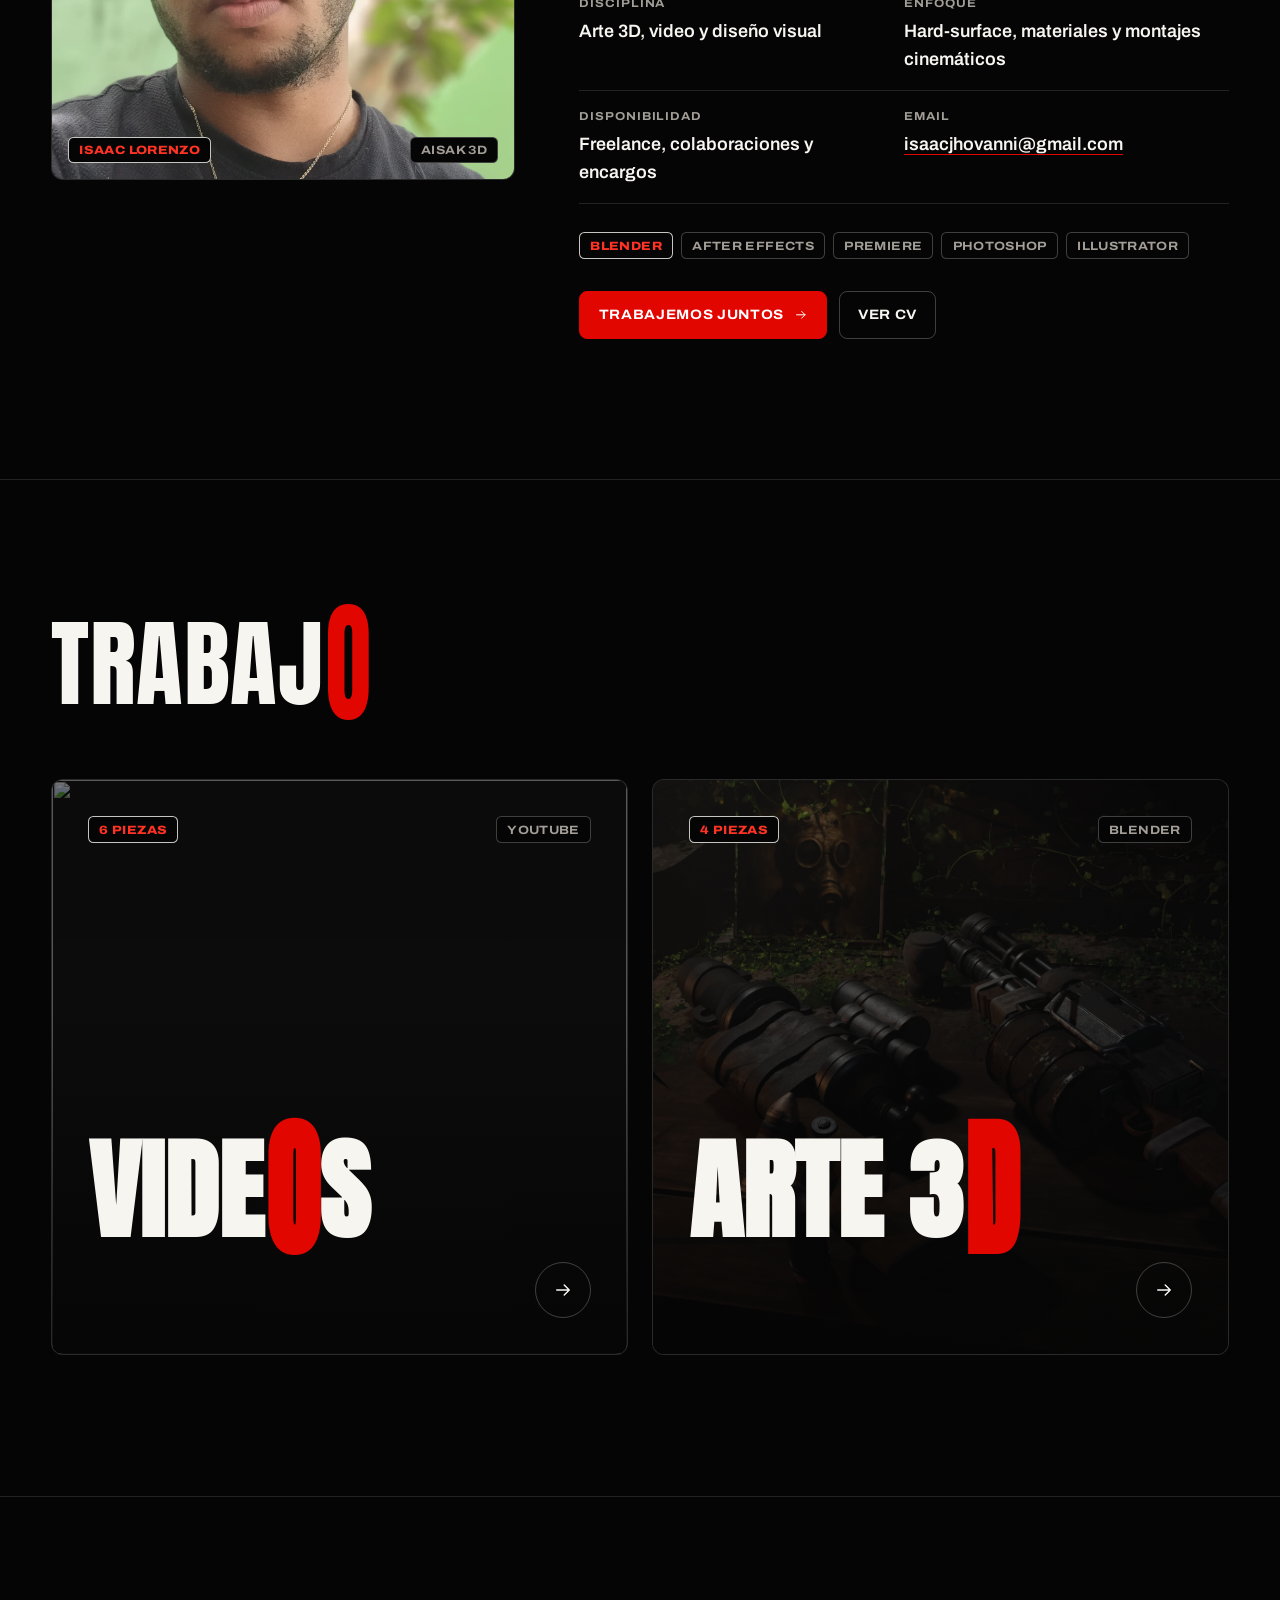
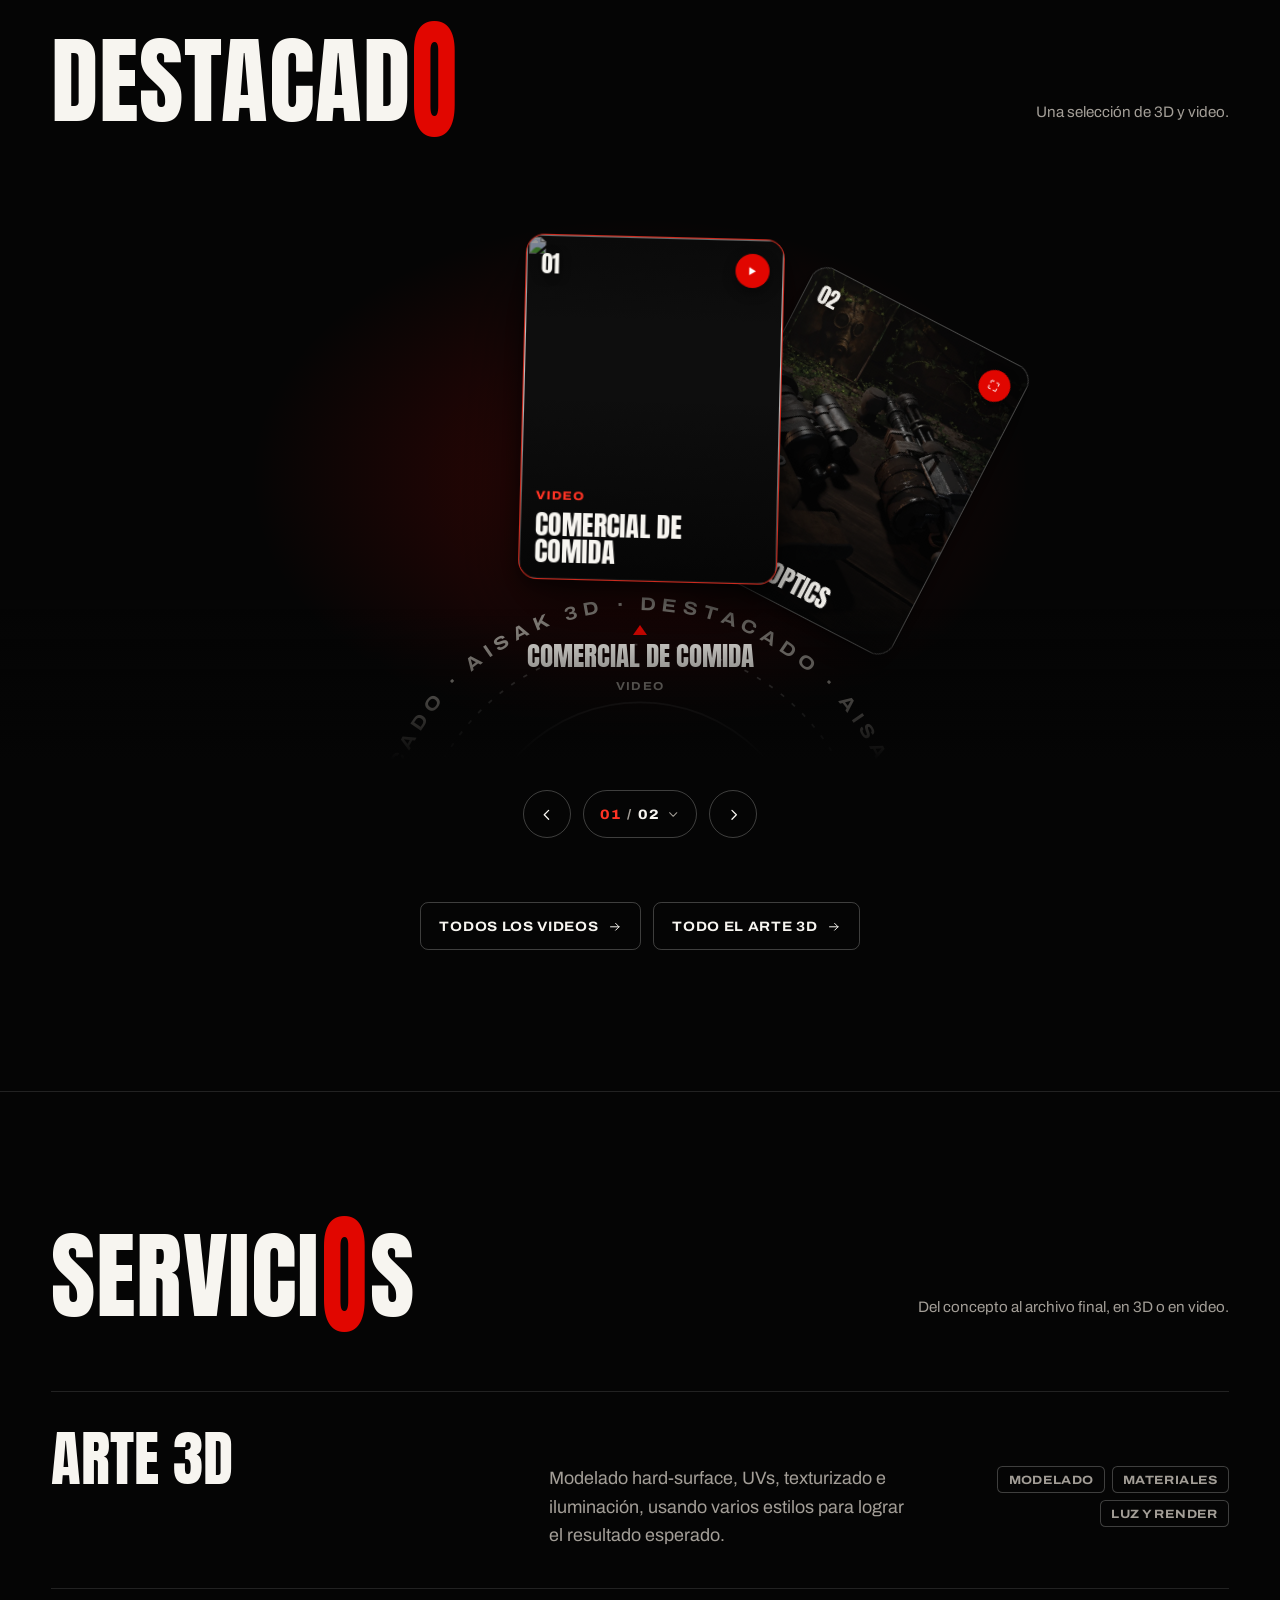
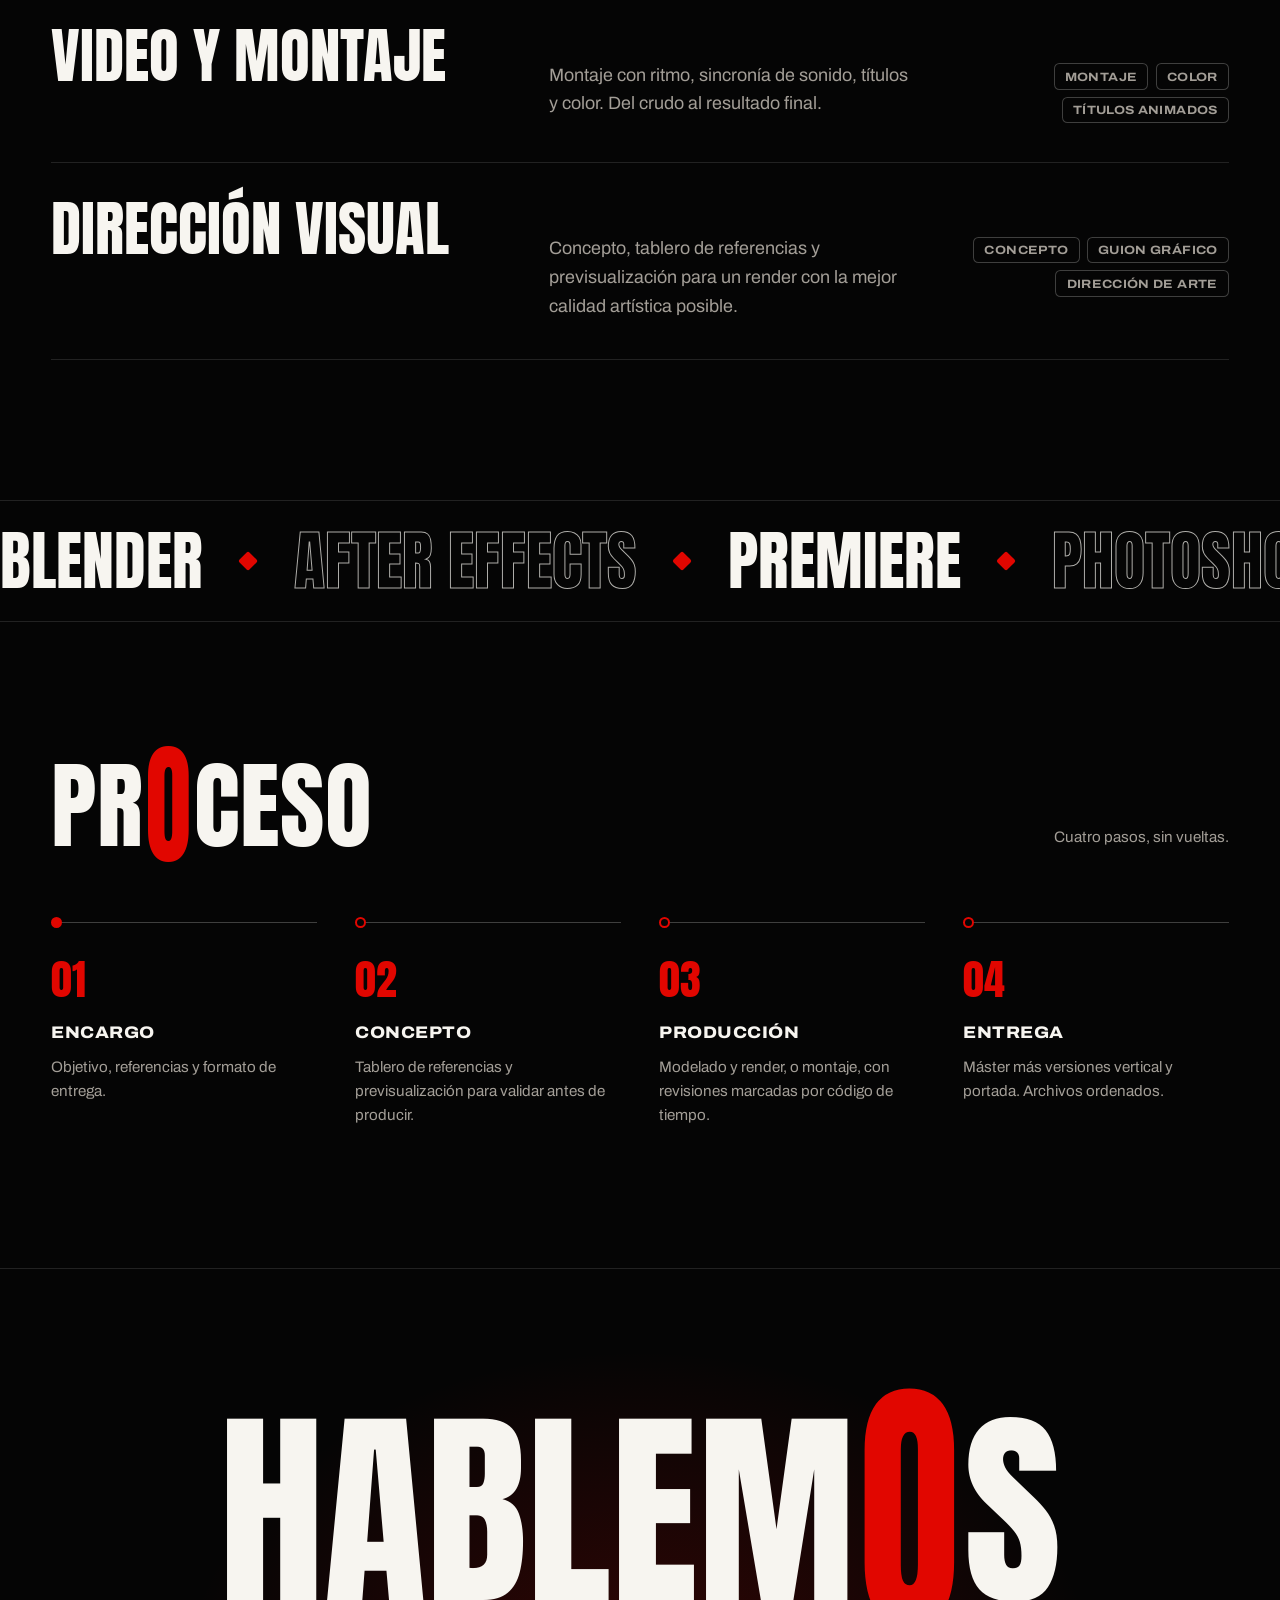
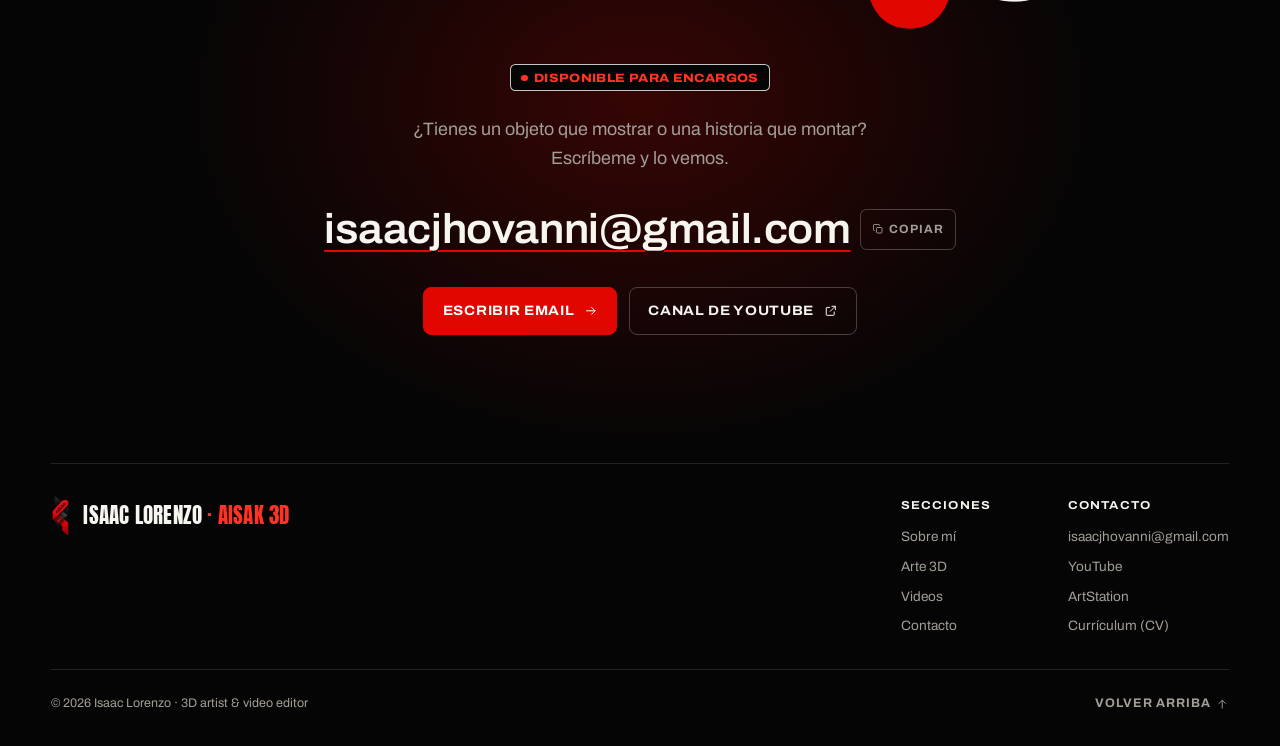
==== commit 1e91fa2a: "Añade el CV: enlace en el menú, botón en «Sobre mí» y visor - assets/cv/: PDF original para descarga" ====
--- a/index.html
+++ b/index.html
@@ -21,7 +21,7 @@
 <link rel="preconnect" href="https://fonts.gstatic.com" crossorigin />
 <link href="https://fonts.googleapis.com/css2?family=Anton&display=block" rel="stylesheet" />
 <link href="https://fonts.googleapis.com/css2?family=Archivo:wdth,wght@62..125,100..900&display=swap" rel="stylesheet" />
-<link rel="stylesheet" href="styles.css?v=11" />
+<link rel="stylesheet" href="styles.css?v=14" />
 </head>
 <body>
 
@@ -35,6 +35,7 @@
   <symbol id="i-close" viewBox="0 0 24 24"><path d="M6 6l12 12M18 6L6 18"/></symbol>
   <symbol id="i-prev" viewBox="0 0 24 24"><path d="M14.5 6l-6 6 6 6"/></symbol>
   <symbol id="i-next" viewBox="0 0 24 24"><path d="M9.5 6l6 6-6 6"/></symbol>
+  <symbol id="i-download" viewBox="0 0 24 24"><path d="M12 4v11M7 10l5 5 5-5M5 20h14"/></symbol>
   <symbol id="i-check" viewBox="0 0 24 24"><path d="M5 12.5l4.5 4.5L19 7.5"/></symbol>
 </svg>
 
@@ -50,6 +51,7 @@
       <li><a class="hdr__link" href="3d.html">3D</a></li>
       <li><a class="hdr__link" href="videos.html">Video</a></li>
       <li><a class="hdr__link" data-spy="contacto" href="#contacto">Contacto</a></li>
+      <li><a class="hdr__link" href="assets/cv/isaac-lorenzo-cv.pdf" data-cv>CV</a></li>
       <li><a class="pill hdr__cta" href="#contacto"><span class="pill__dot" aria-hidden="true"></span>Escríbeme</a></li>
     </ul>
   </nav>
@@ -101,7 +103,7 @@
           </ul>
           <div class="btn-row">
             <a class="btn btn--red" href="#contacto">Trabajemos juntos <svg class="icon" aria-hidden="true"><use href="#i-arrow"/></svg></a>
-            <a class="btn" href="3d.html">Arte 3D</a>
+            <a class="btn" href="assets/cv/isaac-lorenzo-cv.pdf" data-cv>Ver CV</a>
           </div>
         </div>
       </div>
@@ -232,6 +234,7 @@
               <a href="mailto:isaacjhovanni@gmail.com">isaacjhovanni@gmail.com</a>
               <a href="https://www.youtube.com/@Ekko-Sound" target="_blank" rel="noopener">YouTube</a>
               <a href="https://www.artstation.com/isazz_jv" target="_blank" rel="noopener">ArtStation</a>
+              <a href="assets/cv/isaac-lorenzo-cv.pdf" data-cv>Currículum (CV)</a>
             </div>
           </div>
         </div>
@@ -245,7 +248,7 @@
 
 </main>
 
-<script src="assets/site.js?v=11" defer></script>
-<script src="assets/projects.js?v=11" defer></script>
+<script src="assets/site.js?v=14" defer></script>
+<script src="assets/projects.js?v=14" defer></script>
 </body>
 </html>
--- a/styles.css
+++ b/styles.css
@@ -439,6 +439,30 @@
 .step h3 { margin-top: .9rem; font-weight: 800; font-stretch: 112%; font-size: 1.05rem; letter-spacing: .03em; text-transform: uppercase; }
 .step p { margin-top: .5rem; color: var(--muted); font-size: .95rem; }
 
+/* ============ VISOR DEL CV ============ */
+.cvview {
+  position: fixed; inset: 0; width: 100%; height: 100%; max-width: none; max-height: none; margin: 0; padding: 0 0 clamp(1.5rem, 4vw, 3rem); border: 0;
+  overflow: auto; overscroll-behavior: contain; background: rgba(5, 5, 5, .97); color: var(--fg);
+}
+.cvview[open] { animation: viewerIn .4s var(--ease); }
+.cvview::backdrop { background: rgba(0, 0, 0, .7); }
+.cvview__bar {
+  position: sticky; top: 0; z-index: 2; display: flex; align-items: center; justify-content: space-between; gap: 1rem;
+  padding: .9rem var(--gutter); border-bottom: 1px solid var(--line); background: rgba(5, 5, 5, .92);
+  -webkit-backdrop-filter: blur(12px); backdrop-filter: blur(12px);
+}
+.cvview__title { font-family: var(--f-display); font-weight: 400; font-size: clamp(1.6rem, 1.2rem + 1.5vw, 2.4rem); line-height: 1; text-transform: uppercase; }
+.cvview__title .tall { scale: 1 1.3; }
+.cvview__actions { display: flex; align-items: center; gap: .6rem; }
+.cvview .cvview__close { position: static; flex: none; } /* el cierre del visor de proyectos es fijo en móvil; aquí no */
+.cvview__actions .btn { min-height: 2.9rem; padding: .7em 1.1em; }
+.cvview__page { width: min(100% - 2 * var(--gutter), 52rem); margin: clamp(1.25rem, 3vw, 2.25rem) auto 0; }
+.cvview__page img { width: 100%; height: auto; border-radius: 10px; box-shadow: 0 30px 70px rgba(0, 0, 0, .65), 0 4px 14px rgba(0, 0, 0, .5); }
+@media (max-width: 560px) {
+  .cvview__long { display: none; }
+  .cvview__page { width: calc(100% - 1.5rem); }
+}
+
 /* ============ CONTACTO + FOOTER ============ */
 .contact { position: relative; overflow: hidden; padding: clamp(5.5rem, 12vw, 10rem) var(--gutter) 2rem; border-top: 1px solid var(--line); isolation: isolate; }
 .contact::before { content: ''; position: absolute; inset: 0; z-index: -1; background: radial-gradient(50% 45% at 50% 40%, rgba(225, 6, 0, .22), transparent 72%); pointer-events: none; }
